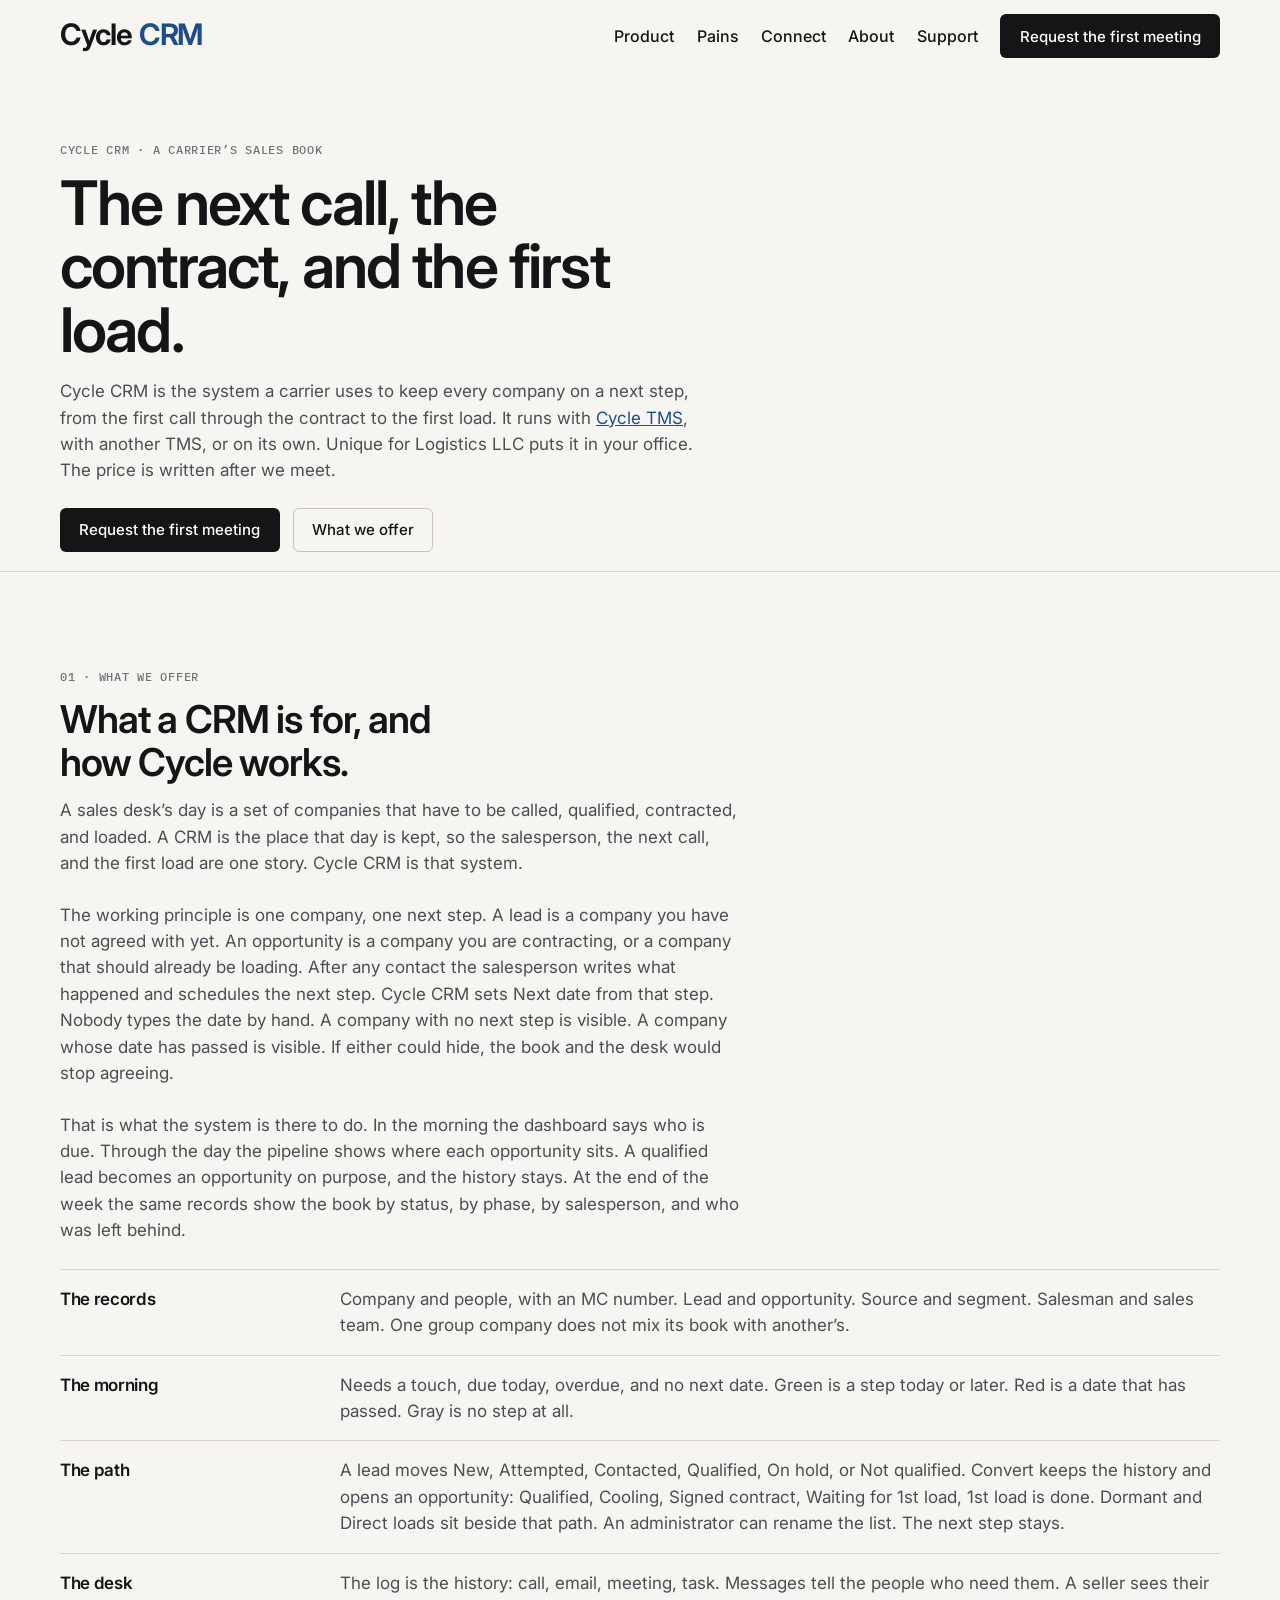
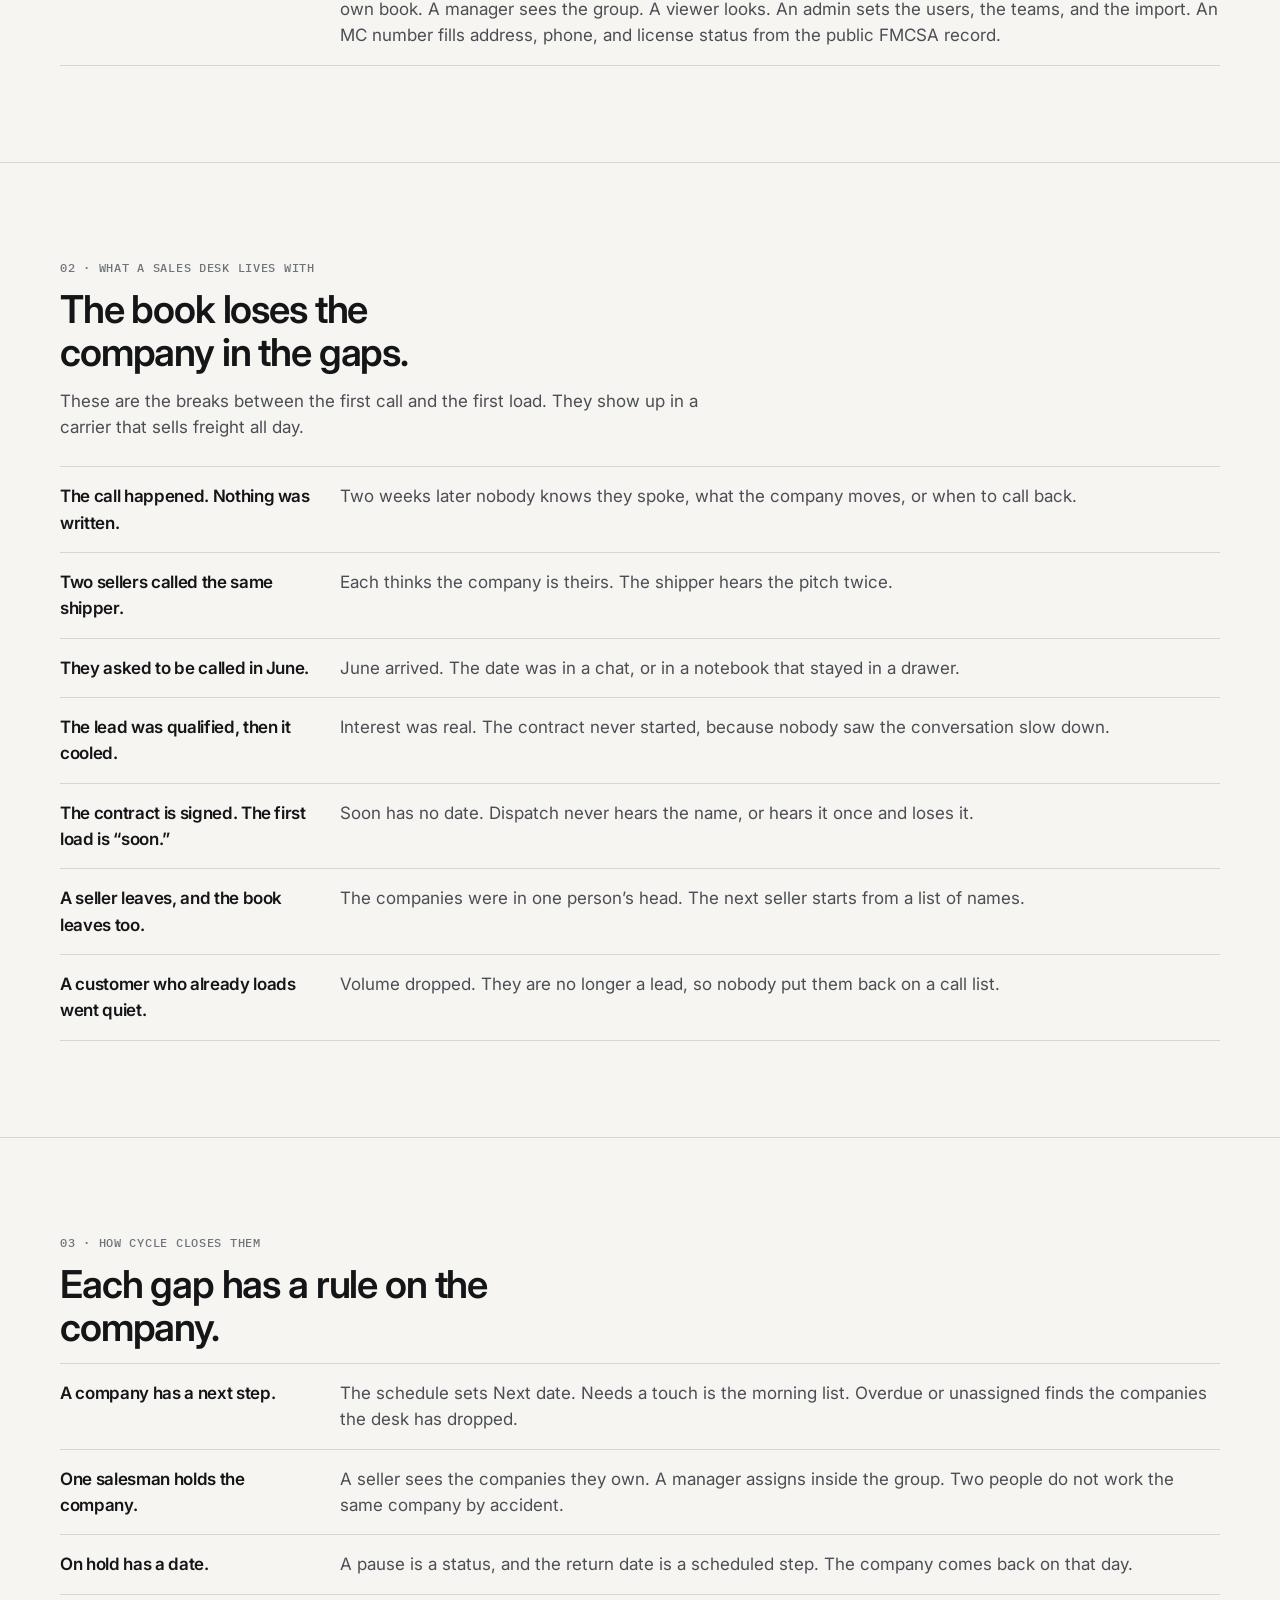
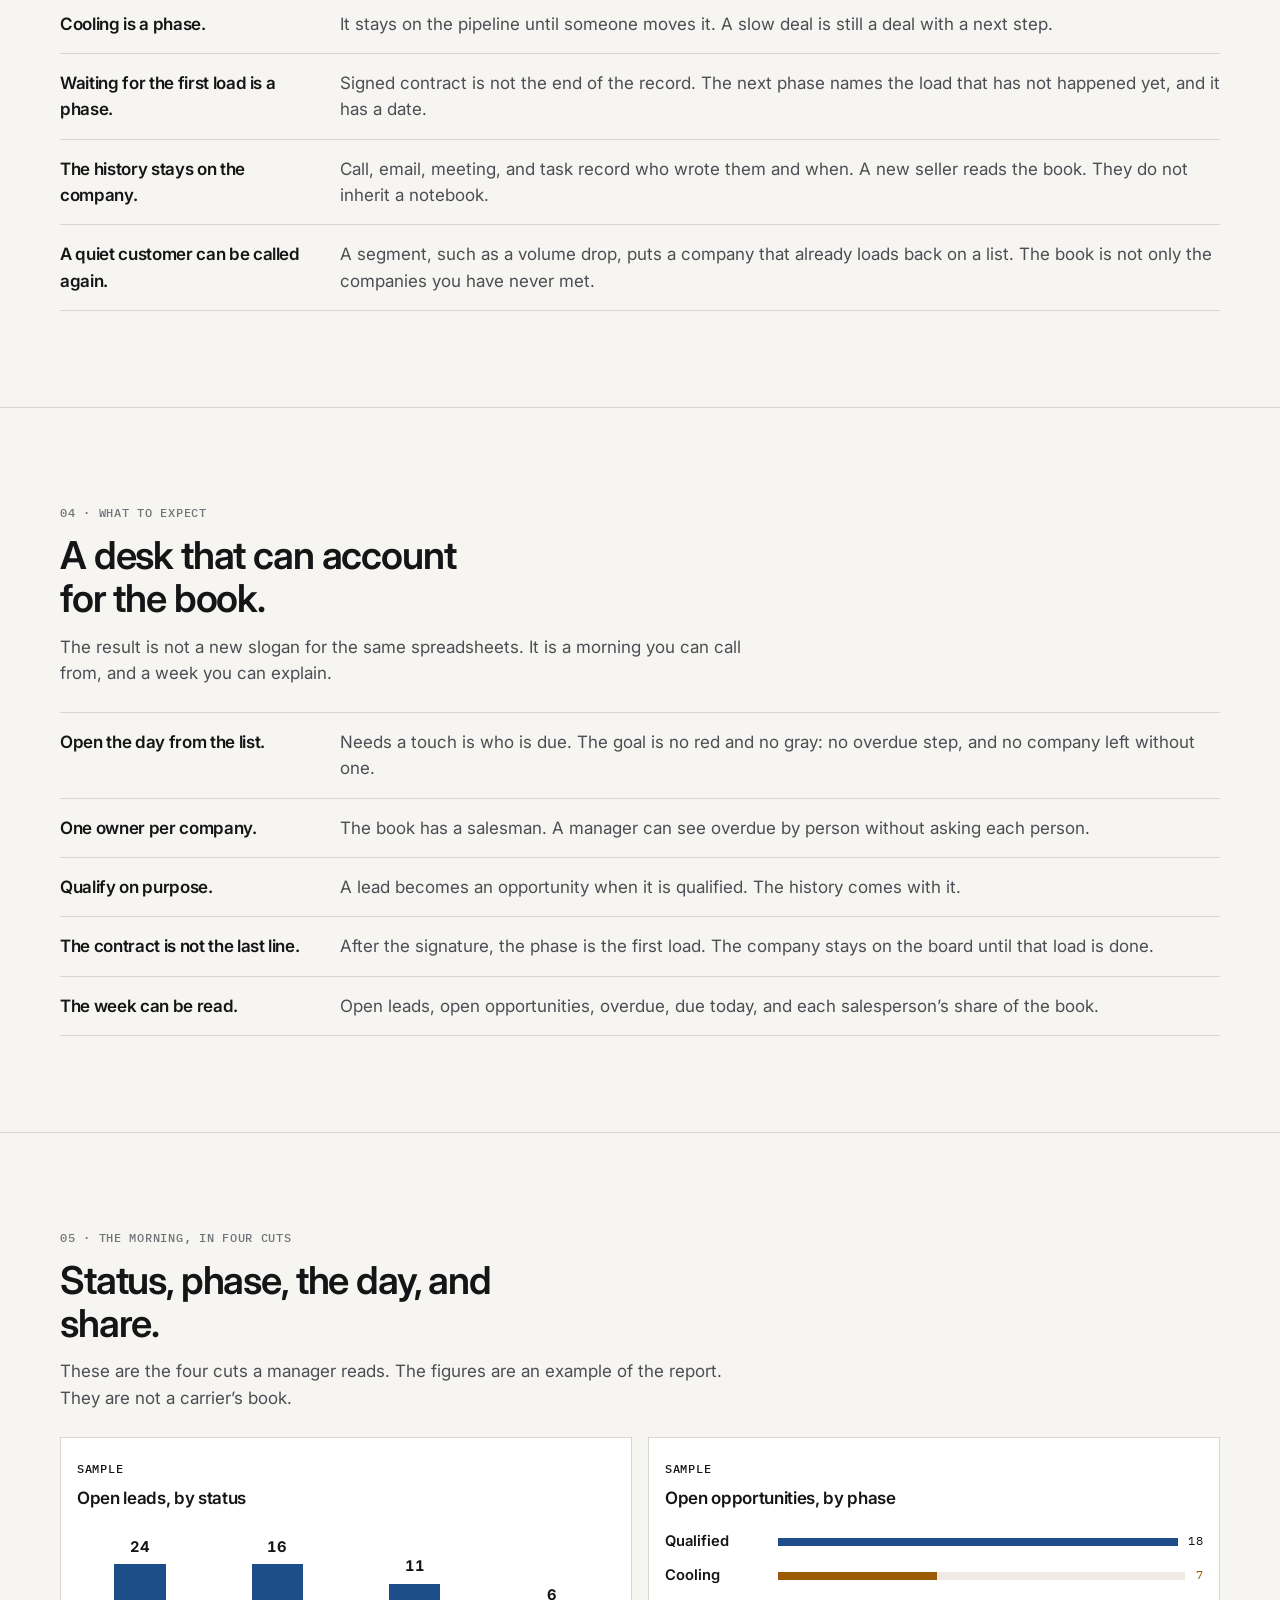
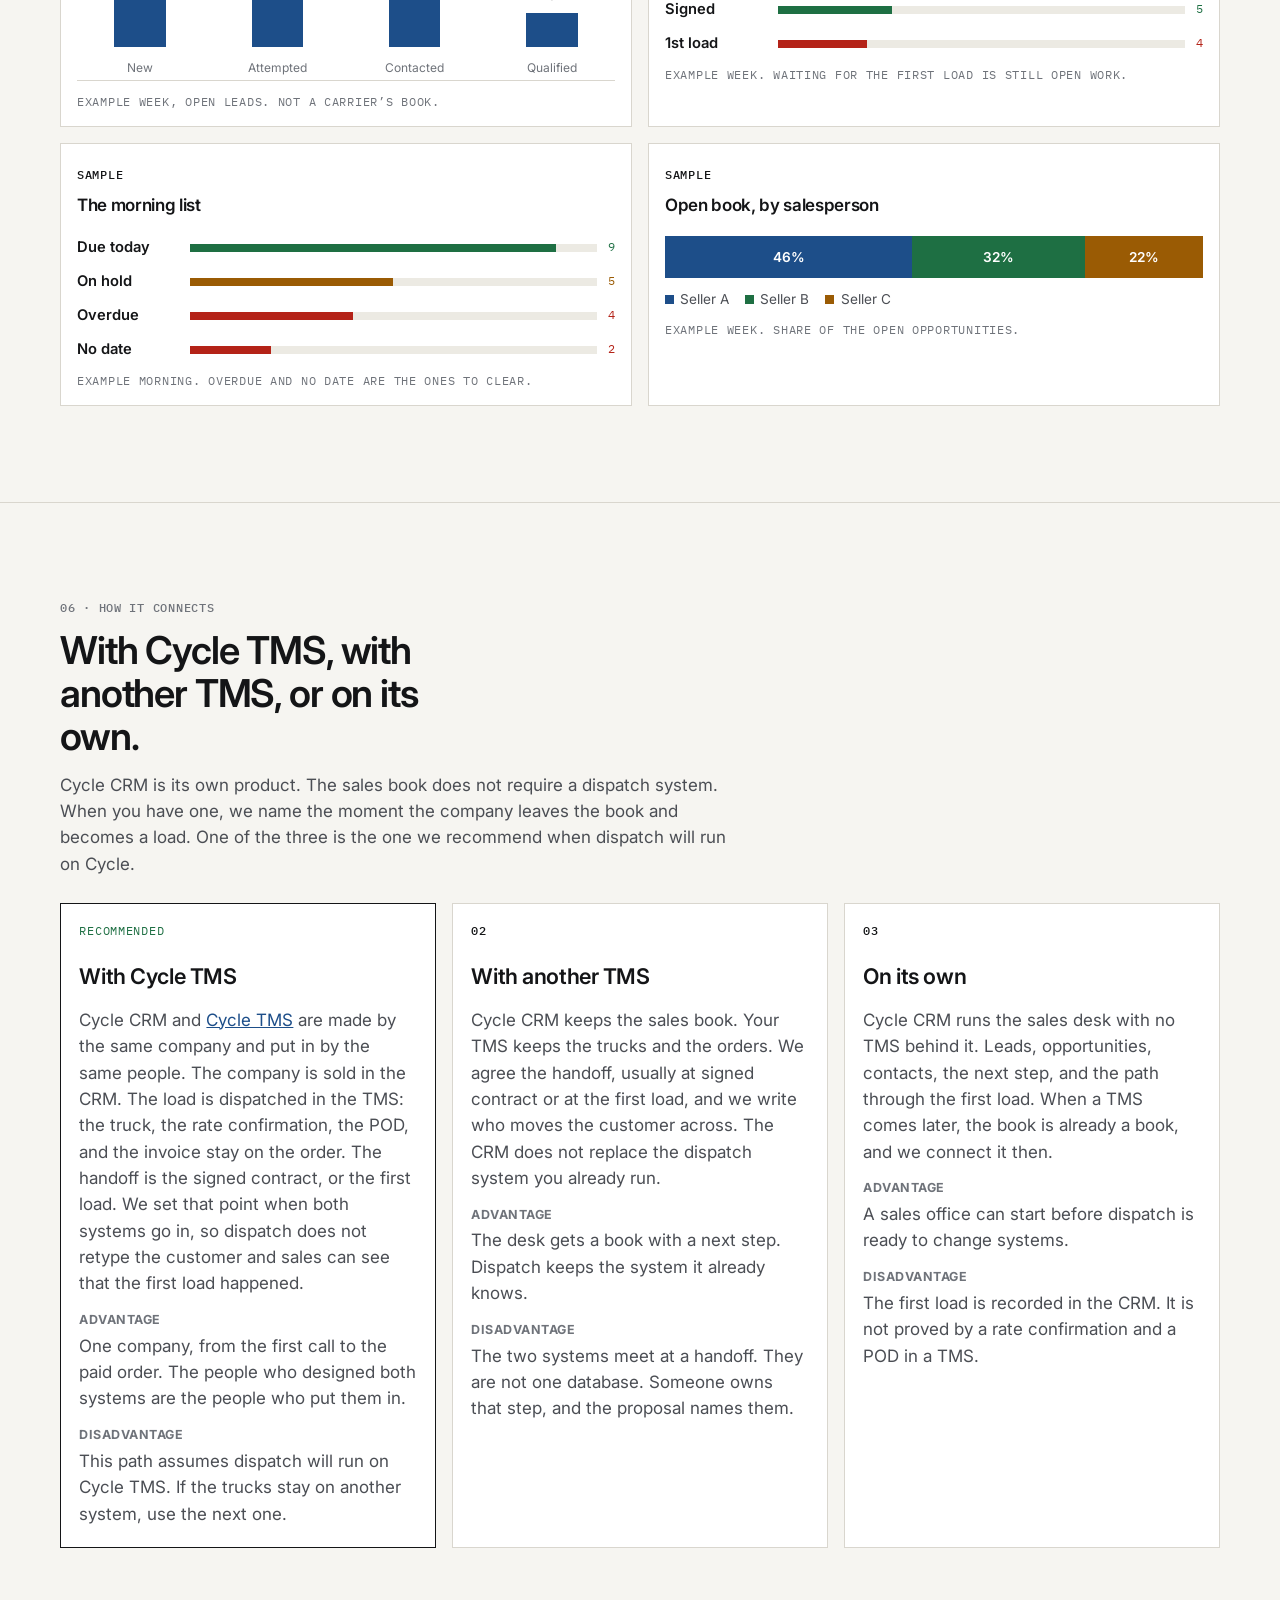
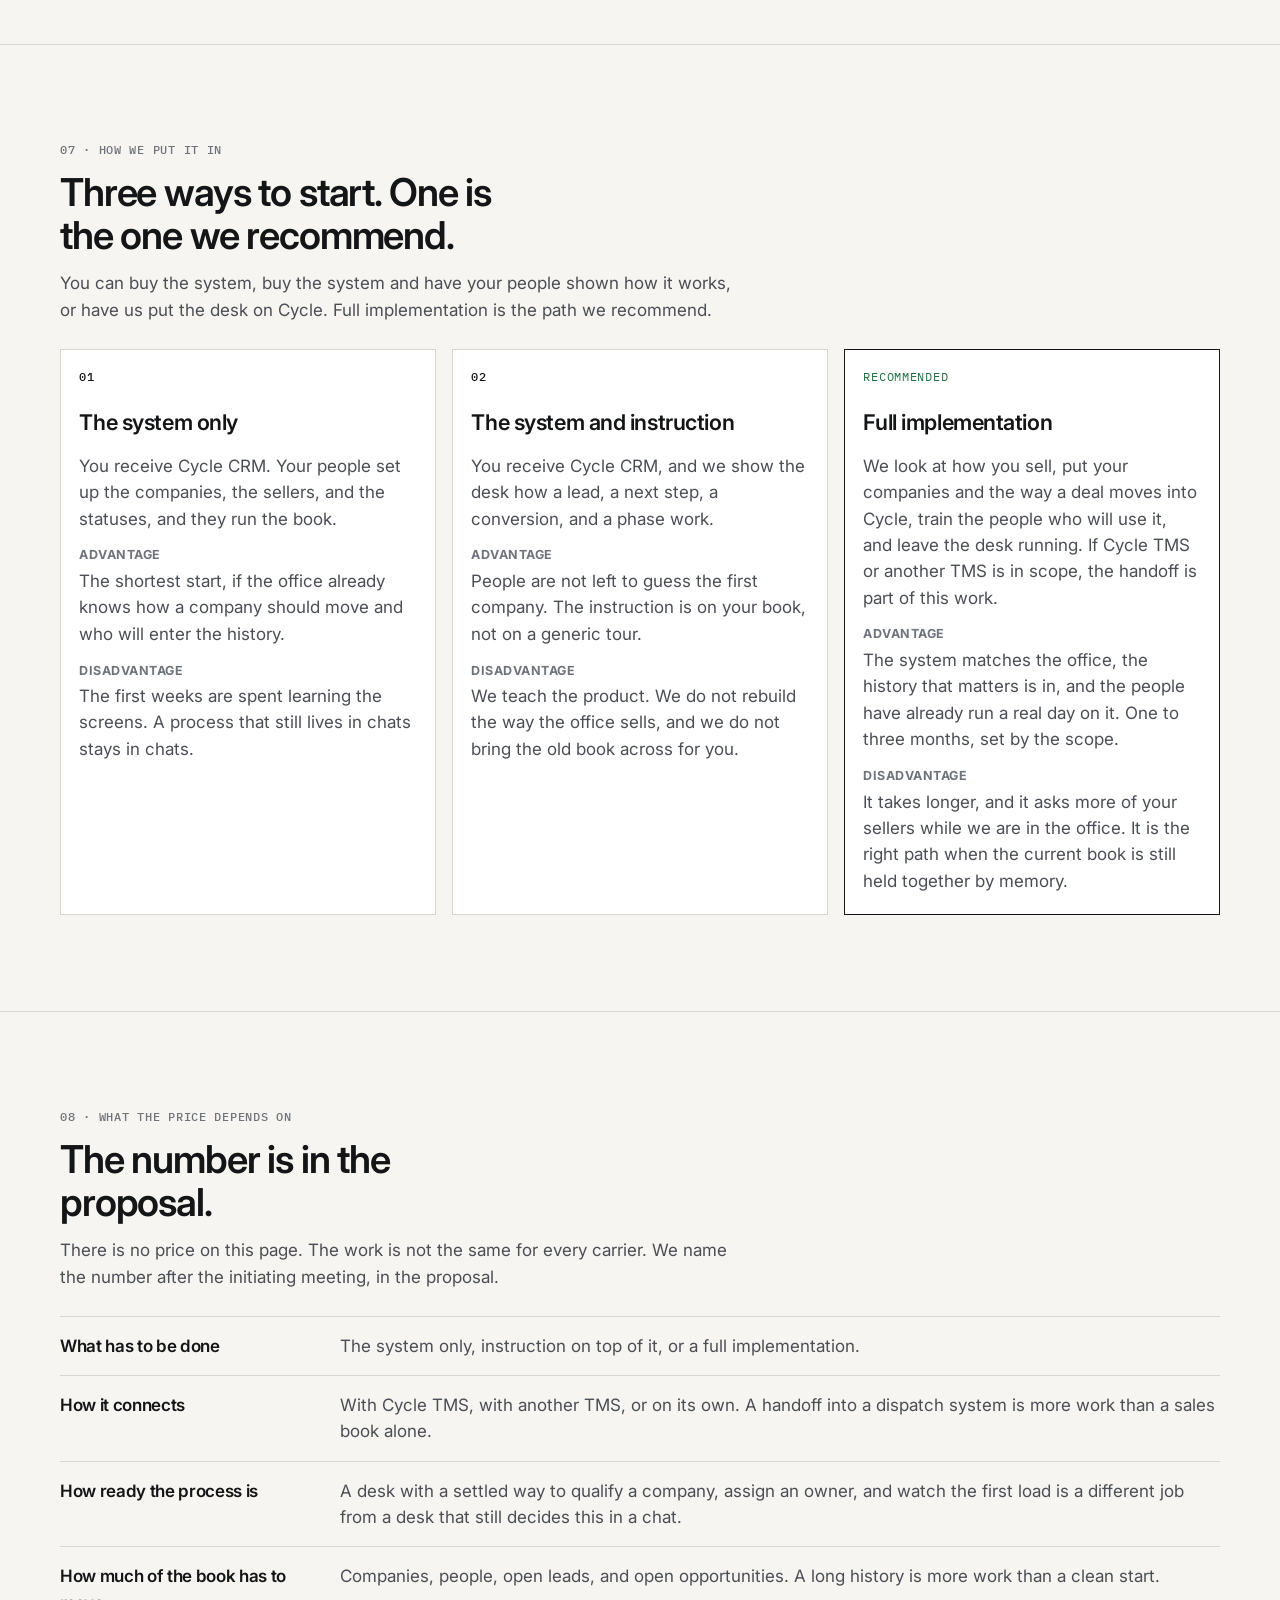
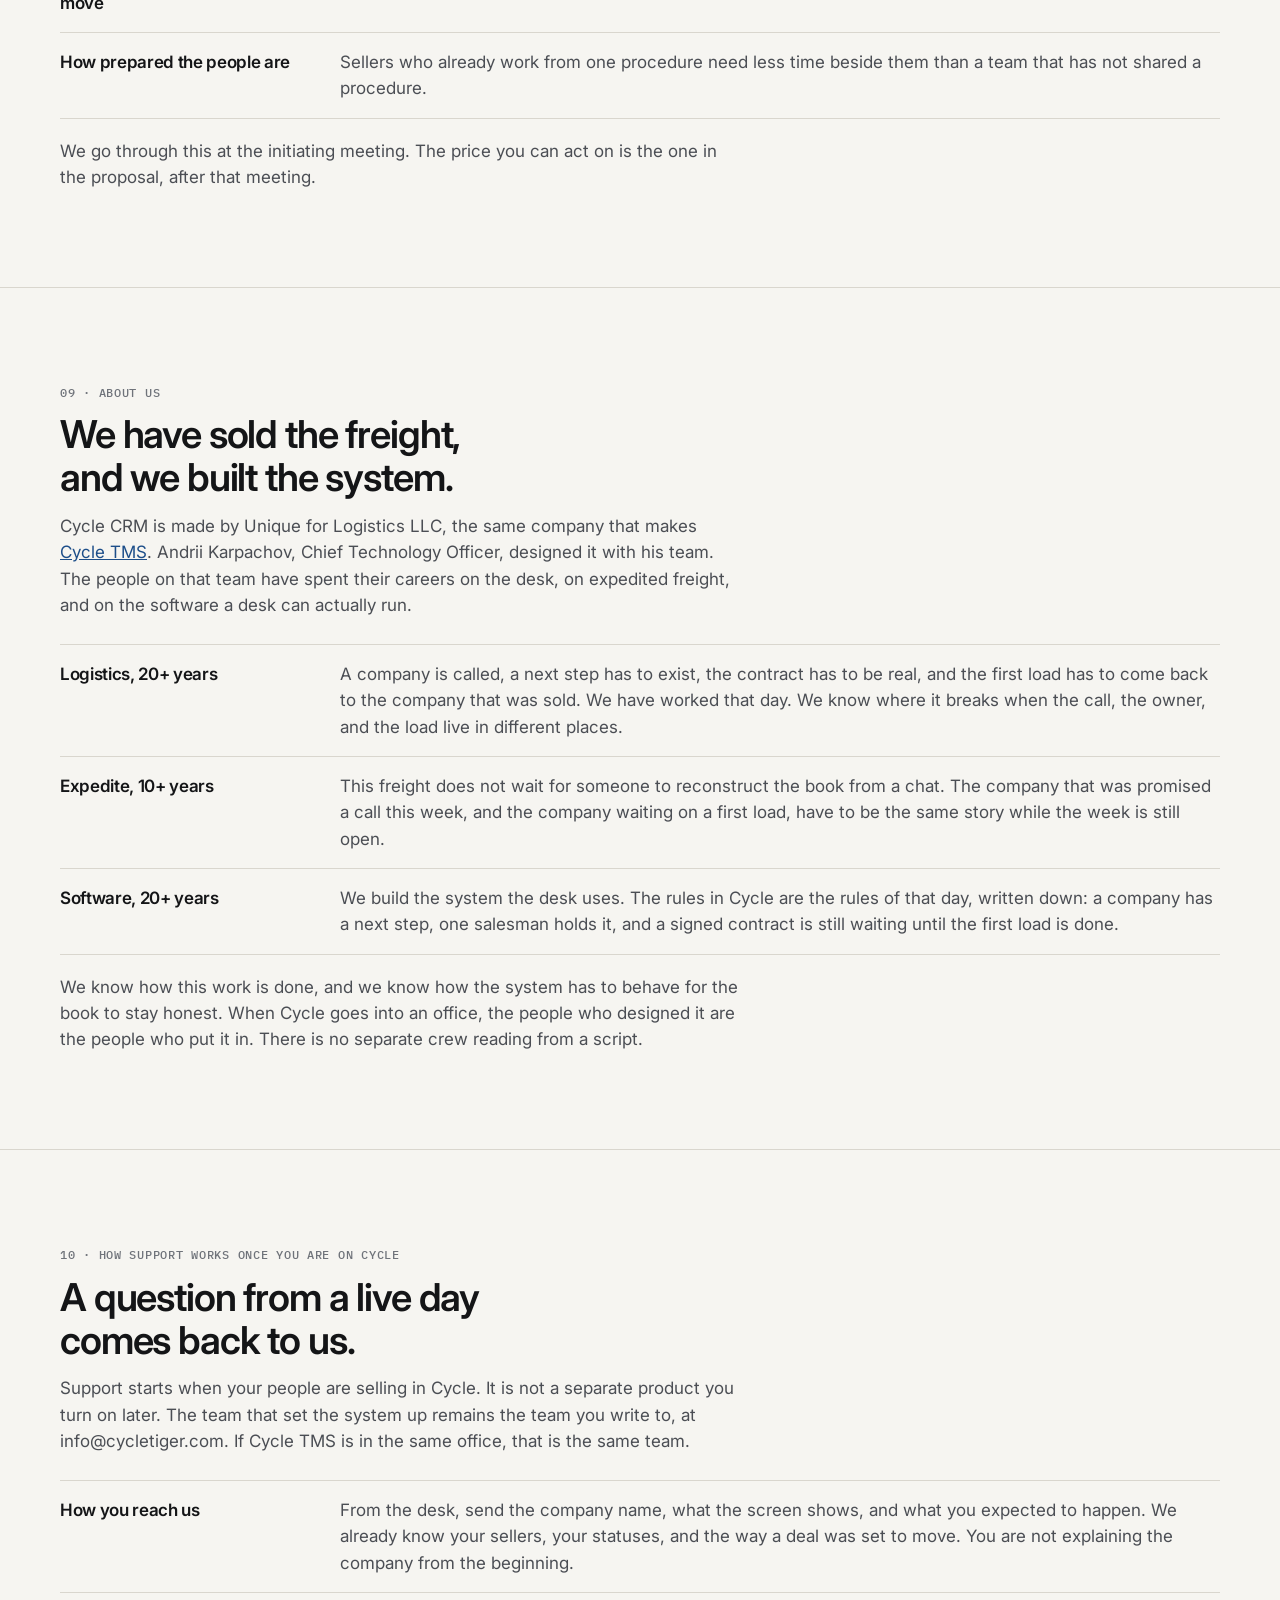
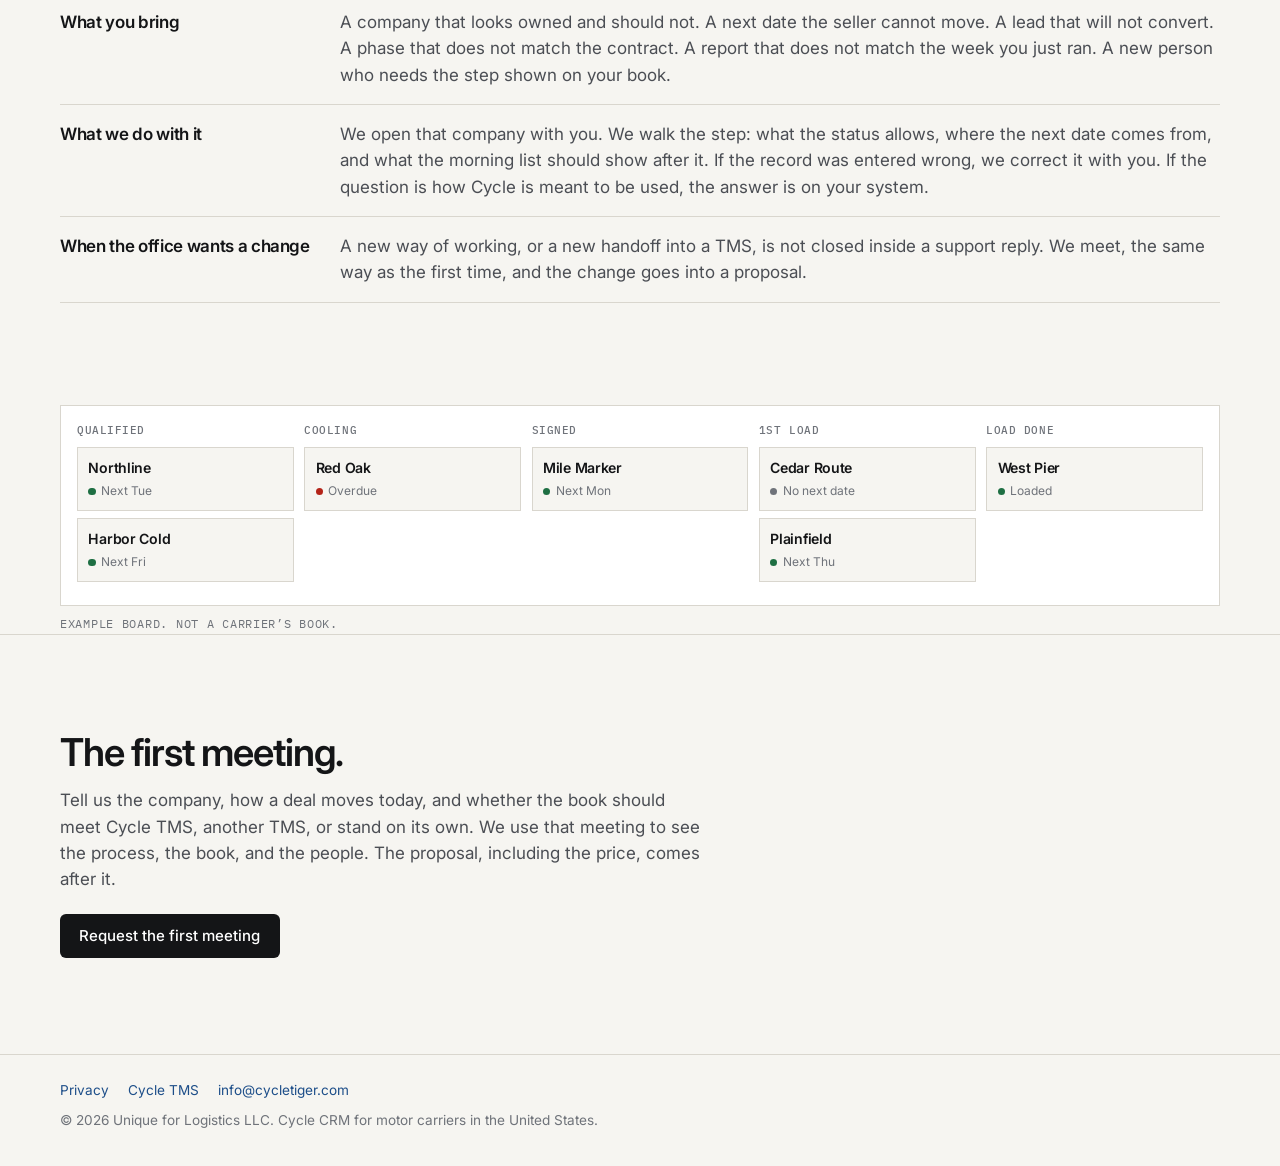
==== index.html @ 0cbd21cc "Publish the Cycle CRM sales site so carriers can request a first meeting. Co-authored-by: Cursor <cu" ====
<!DOCTYPE html>
<html lang="en">
<head>
  <meta charset="UTF-8" />
  <meta name="viewport" content="width=device-width, initial-scale=1" />
  <title>Cycle CRM — The sales book, from the first call to the first load</title>
  <meta name="description" content="Cycle CRM keeps a carrier’s sales book. Every company has a next step, from the first call to the first load. It runs with Cycle TMS, with another TMS, or on its own. The price is in the proposal after the first meeting." />
  <meta property="og:title" content="Cycle CRM — The sales book, from the first call to the first load" />
  <meta property="og:description" content="What the system is, which desk problems it closes, how it meets a TMS, and how implementation works. The price is in the proposal." />
  <meta property="og:type" content="website" />
  <meta property="og:url" content="https://crm.cycletiger.com/" />
  <link rel="icon" href="assets/favicon.svg" type="image/svg+xml" />
  <link rel="canonical" href="https://crm.cycletiger.com/" />
  <link rel="preconnect" href="https://fonts.googleapis.com" />
  <link rel="preconnect" href="https://fonts.gstatic.com" crossorigin />
  <link href="https://fonts.googleapis.com/css2?family=IBM+Plex+Mono:wght@500&family=Inter:wght@400;500;600&display=swap" rel="stylesheet" />
  <link rel="stylesheet" href="css/site.css" />
  <script type="application/ld+json">
    {
      "@context": "https://schema.org",
      "@type": "SoftwareApplication",
      "name": "Cycle CRM",
      "applicationCategory": "BusinessApplication",
      "operatingSystem": "Web",
      "url": "https://crm.cycletiger.com/",
      "description": "Sales system for a motor carrier. The company, the next call, the contract, and the first load stay on one book. It runs with Cycle TMS, with another TMS, or on its own.",
      "inLanguage": "en",
      "author": {
        "@type": "Person",
        "name": "Andrii Karpachov",
        "jobTitle": "Chief Technology Officer"
      },
      "provider": {
        "@type": "Organization",
        "name": "Unique for Logistics LLC",
        "email": "info@cycletiger.com"
      }
    }
  </script>
</head>
<body>
  <a class="sr-only" href="#main">Skip to content</a>
  <header class="site-header" data-header>
    <div class="wrap site-header__inner">
      <a class="logo" href="index.html" aria-label="Cycle CRM home">
        <span class="logo-line1"><span class="logo-cycle">Cycle</span><span class="logo-mark">CRM</span></span>
      </a>
      <button class="nav-toggle" type="button" data-nav-toggle aria-expanded="false" aria-controls="site-nav">
        <span></span>
        <span class="sr-only">Menu</span>
      </button>
      <nav class="nav-links" id="site-nav" data-nav-drawer aria-label="Main">
        <a href="#offer">Product</a>
        <a href="#pains">Pains</a>
        <a href="#connect">Connect</a>
        <a href="#about">About</a>
        <a href="#support">Support</a>
        <button class="btn" type="button" data-open-walkthrough>Request the first meeting</button>
      </nav>
    </div>
  </header>

  <main id="main">
    <section class="hero wrap" style="border-top:0;padding-bottom:1.2rem">
      <p class="kicker">Cycle CRM · a carrier’s sales book</p>
      <h1>The next call, the contract, and the first load.</h1>
      <p class="hero-lead">Cycle CRM is the system a carrier uses to keep every company on a next step, from the first call through the contract to the first load. It runs with <a href="https://tms.cycletiger.com/">Cycle TMS</a>, with another TMS, or on its own. Unique for Logistics LLC puts it in your office. The price is written after we meet.</p>
      <div class="hero-ctas">
        <button class="btn" type="button" data-open-walkthrough>Request the first meeting</button>
        <a class="btn btn-line" href="#offer">What we offer</a>
      </div>
    </section>

    <section id="offer">
      <div class="wrap">
        <p class="kicker">01 · What we offer</p>
        <h2>What a CRM is for, and how Cycle works.</h2>
        <p class="lede">A sales desk’s day is a set of companies that have to be called, qualified, contracted, and loaded. A CRM is the place that day is kept, so the salesperson, the next call, and the first load are one story. Cycle CRM is that system.</p>
        <p class="lede">The working principle is one company, one next step. A lead is a company you have not agreed with yet. An opportunity is a company you are contracting, or a company that should already be loading. After any contact the salesperson writes what happened and schedules the next step. Cycle CRM sets Next date from that step. Nobody types the date by hand. A company with no next step is visible. A company whose date has passed is visible. If either could hide, the book and the desk would stop agreeing.</p>
        <p class="lede">That is what the system is there to do. In the morning the dashboard says who is due. Through the day the pipeline shows where each opportunity sits. A qualified lead becomes an opportunity on purpose, and the history stays. At the end of the week the same records show the book by status, by phase, by salesperson, and who was left behind.</p>
        <div class="ledger">
          <article class="row"><b>The records</b><p>Company and people, with an MC number. Lead and opportunity. Source and segment. Salesman and sales team. One group company does not mix its book with another’s.</p></article>
          <article class="row"><b>The morning</b><p>Needs a touch, due today, overdue, and no next date. Green is a step today or later. Red is a date that has passed. Gray is no step at all.</p></article>
          <article class="row"><b>The path</b><p>A lead moves New, Attempted, Contacted, Qualified, On hold, or Not qualified. Convert keeps the history and opens an opportunity: Qualified, Cooling, Signed contract, Waiting for 1st load, 1st load is done. Dormant and Direct loads sit beside that path. An administrator can rename the list. The next step stays.</p></article>
          <article class="row"><b>The desk</b><p>The log is the history: call, email, meeting, task. Messages tell the people who need them. A seller sees their own book. A manager sees the group. A viewer looks. An admin sets the users, the teams, and the import. An MC number fills address, phone, and license status from the public FMCSA record.</p></article>
        </div>
      </div>
    </section>

    <section id="pains">
      <div class="wrap">
        <p class="kicker">02 · What a sales desk lives with</p>
        <h2>The book loses the company in the gaps.</h2>
        <p class="lede">These are the breaks between the first call and the first load. They show up in a carrier that sells freight all day.</p>
        <div class="ledger">
          <article class="row"><b>The call happened. Nothing was written.</b><p>Two weeks later nobody knows they spoke, what the company moves, or when to call back.</p></article>
          <article class="row"><b>Two sellers called the same shipper.</b><p>Each thinks the company is theirs. The shipper hears the pitch twice.</p></article>
          <article class="row"><b>They asked to be called in June.</b><p>June arrived. The date was in a chat, or in a notebook that stayed in a drawer.</p></article>
          <article class="row"><b>The lead was qualified, then it cooled.</b><p>Interest was real. The contract never started, because nobody saw the conversation slow down.</p></article>
          <article class="row"><b>The contract is signed. The first load is “soon.”</b><p>Soon has no date. Dispatch never hears the name, or hears it once and loses it.</p></article>
          <article class="row"><b>A seller leaves, and the book leaves too.</b><p>The companies were in one person’s head. The next seller starts from a list of names.</p></article>
          <article class="row"><b>A customer who already loads went quiet.</b><p>Volume dropped. They are no longer a lead, so nobody put them back on a call list.</p></article>
        </div>
      </div>
    </section>

    <section id="close">
      <div class="wrap">
        <p class="kicker">03 · How Cycle closes them</p>
        <h2>Each gap has a rule on the company.</h2>
        <div class="ledger">
          <article class="row"><b>A company has a next step.</b><p>The schedule sets Next date. Needs a touch is the morning list. Overdue or unassigned finds the companies the desk has dropped.</p></article>
          <article class="row"><b>One salesman holds the company.</b><p>A seller sees the companies they own. A manager assigns inside the group. Two people do not work the same company by accident.</p></article>
          <article class="row"><b>On hold has a date.</b><p>A pause is a status, and the return date is a scheduled step. The company comes back on that day.</p></article>
          <article class="row"><b>Cooling is a phase.</b><p>It stays on the pipeline until someone moves it. A slow deal is still a deal with a next step.</p></article>
          <article class="row"><b>Waiting for the first load is a phase.</b><p>Signed contract is not the end of the record. The next phase names the load that has not happened yet, and it has a date.</p></article>
          <article class="row"><b>The history stays on the company.</b><p>Call, email, meeting, and task record who wrote them and when. A new seller reads the book. They do not inherit a notebook.</p></article>
          <article class="row"><b>A quiet customer can be called again.</b><p>A segment, such as a volume drop, puts a company that already loads back on a list. The book is not only the companies you have never met.</p></article>
        </div>
      </div>
    </section>

    <section id="result">
      <div class="wrap">
        <p class="kicker">04 · What to expect</p>
        <h2>A desk that can account for the book.</h2>
        <p class="lede">The result is not a new slogan for the same spreadsheets. It is a morning you can call from, and a week you can explain.</p>
        <div class="ledger">
          <article class="row"><b>Open the day from the list.</b><p>Needs a touch is who is due. The goal is no red and no gray: no overdue step, and no company left without one.</p></article>
          <article class="row"><b>One owner per company.</b><p>The book has a salesman. A manager can see overdue by person without asking each person.</p></article>
          <article class="row"><b>Qualify on purpose.</b><p>A lead becomes an opportunity when it is qualified. The history comes with it.</p></article>
          <article class="row"><b>The contract is not the last line.</b><p>After the signature, the phase is the first load. The company stays on the board until that load is done.</p></article>
          <article class="row"><b>The week can be read.</b><p>Open leads, open opportunities, overdue, due today, and each salesperson’s share of the book.</p></article>
        </div>
      </div>
    </section>

    <section id="kpi">
      <div class="wrap">
        <p class="kicker">05 · The morning, in four cuts</p>
        <h2>Status, phase, the day, and share.</h2>
        <p class="lede">These are the four cuts a manager reads. The figures are an example of the report. They are not a carrier’s book.</p>
        <div class="kpis">
          <figure class="kpi">
            <span class="tag">Sample</span>
            <strong>Open leads, by status</strong>
            <div class="bars" role="img" aria-label="Example week. New 24, Attempted 16, Contacted 11, Qualified 6.">
              <div class="bar"><b>24</b><i style="height:96%"></i><small>New</small></div>
              <div class="bar"><b>16</b><i style="height:64%"></i><small>Attempted</small></div>
              <div class="bar"><b>11</b><i style="height:44%"></i><small>Contacted</small></div>
              <div class="bar"><b>6</b><i style="height:24%"></i><small>Qualified</small></div>
            </div>
            <p class="fine">Example week, open leads. Not a carrier’s book.</p>
          </figure>
          <figure class="kpi">
            <span class="tag">Sample</span>
            <strong>Open opportunities, by phase</strong>
            <div class="ranks" role="img" aria-label="Example week. Qualified 18, Cooling 7, Signed contract 5, Waiting for 1st load 4.">
              <div class="rank"><b>Qualified</b><span class="meter"><i style="width:100%"></i></span><span class="lvl">18</span></div>
              <div class="rank"><b>Cooling</b><span class="meter"><i class="is-mid" style="width:39%"></i></span><span class="lvl lvl--mid">7</span></div>
              <div class="rank"><b>Signed</b><span class="meter"><i class="is-high" style="width:28%"></i></span><span class="lvl lvl--high">5</span></div>
              <div class="rank"><b>1st load</b><span class="meter"><i class="is-low" style="width:22%"></i></span><span class="lvl lvl--low">4</span></div>
            </div>
            <p class="fine">Example week. Waiting for the first load is still open work.</p>
          </figure>
          <figure class="kpi">
            <span class="tag">Sample</span>
            <strong>The morning list</strong>
            <div class="ranks" role="img" aria-label="Example morning. Due today 9, on hold 5, overdue 4, no next date 2.">
              <div class="rank"><b>Due today</b><span class="meter"><i class="is-high" style="width:90%"></i></span><span class="lvl lvl--high">9</span></div>
              <div class="rank"><b>On hold</b><span class="meter"><i class="is-mid" style="width:50%"></i></span><span class="lvl lvl--mid">5</span></div>
              <div class="rank"><b>Overdue</b><span class="meter"><i class="is-low" style="width:40%"></i></span><span class="lvl lvl--low">4</span></div>
              <div class="rank"><b>No date</b><span class="meter"><i class="is-low" style="width:20%"></i></span><span class="lvl lvl--low">2</span></div>
            </div>
            <p class="fine">Example morning. Overdue and no date are the ones to clear.</p>
          </figure>
          <figure class="kpi">
            <span class="tag">Sample</span>
            <strong>Open book, by salesperson</strong>
            <div class="splitbar" role="img" aria-label="Example week. Seller A 46 percent, Seller B 32 percent, Seller C 22 percent.">
              <span style="width:46%">46%</span>
              <span style="width:32%">32%</span>
              <span style="width:22%">22%</span>
            </div>
            <ul class="legend">
              <li>Seller A</li>
              <li>Seller B</li>
              <li>Seller C</li>
            </ul>
            <p class="fine">Example week. Share of the open opportunities.</p>
          </figure>
        </div>
      </div>
    </section>

    <section id="connect">
      <div class="wrap">
        <p class="kicker">06 · How it connects</p>
        <h2>With Cycle TMS, with another TMS, or on its own.</h2>
        <p class="lede">Cycle CRM is its own product. The sales book does not require a dispatch system. When you have one, we name the moment the company leaves the book and becomes a load. One of the three is the one we recommend when dispatch will run on Cycle.</p>
        <div class="paths">
          <article class="path path--yes">
            <span class="mark">Recommended</span>
            <h3>With Cycle TMS</h3>
            <p>Cycle CRM and <a href="https://tms.cycletiger.com/">Cycle TMS</a> are made by the same company and put in by the same people. The company is sold in the CRM. The load is dispatched in the TMS: the truck, the rate confirmation, the POD, and the invoice stay on the order. The handoff is the signed contract, or the first load. We set that point when both systems go in, so dispatch does not retype the customer and sales can see that the first load happened.</p>
            <div class="side"><b>Advantage</b><p>One company, from the first call to the paid order. The people who designed both systems are the people who put them in.</p></div>
            <div class="side"><b>Disadvantage</b><p>This path assumes dispatch will run on Cycle TMS. If the trucks stay on another system, use the next one.</p></div>
          </article>
          <article class="path">
            <span class="tag">02</span>
            <h3>With another TMS</h3>
            <p>Cycle CRM keeps the sales book. Your TMS keeps the trucks and the orders. We agree the handoff, usually at signed contract or at the first load, and we write who moves the customer across. The CRM does not replace the dispatch system you already run.</p>
            <div class="side"><b>Advantage</b><p>The desk gets a book with a next step. Dispatch keeps the system it already knows.</p></div>
            <div class="side"><b>Disadvantage</b><p>The two systems meet at a handoff. They are not one database. Someone owns that step, and the proposal names them.</p></div>
          </article>
          <article class="path">
            <span class="tag">03</span>
            <h3>On its own</h3>
            <p>Cycle CRM runs the sales desk with no TMS behind it. Leads, opportunities, contacts, the next step, and the path through the first load. When a TMS comes later, the book is already a book, and we connect it then.</p>
            <div class="side"><b>Advantage</b><p>A sales office can start before dispatch is ready to change systems.</p></div>
            <div class="side"><b>Disadvantage</b><p>The first load is recorded in the CRM. It is not proved by a rate confirmation and a POD in a TMS.</p></div>
          </article>
        </div>
      </div>
    </section>

    <section id="setup">
      <div class="wrap">
        <p class="kicker">07 · How we put it in</p>
        <h2>Three ways to start. One is the one we recommend.</h2>
        <p class="lede">You can buy the system, buy the system and have your people shown how it works, or have us put the desk on Cycle. Full implementation is the path we recommend.</p>
        <div class="paths">
          <article class="path">
            <span class="tag">01</span>
            <h3>The system only</h3>
            <p>You receive Cycle CRM. Your people set up the companies, the sellers, and the statuses, and they run the book.</p>
            <div class="side"><b>Advantage</b><p>The shortest start, if the office already knows how a company should move and who will enter the history.</p></div>
            <div class="side"><b>Disadvantage</b><p>The first weeks are spent learning the screens. A process that still lives in chats stays in chats.</p></div>
          </article>
          <article class="path">
            <span class="tag">02</span>
            <h3>The system and instruction</h3>
            <p>You receive Cycle CRM, and we show the desk how a lead, a next step, a conversion, and a phase work.</p>
            <div class="side"><b>Advantage</b><p>People are not left to guess the first company. The instruction is on your book, not on a generic tour.</p></div>
            <div class="side"><b>Disadvantage</b><p>We teach the product. We do not rebuild the way the office sells, and we do not bring the old book across for you.</p></div>
          </article>
          <article class="path path--yes">
            <span class="mark">Recommended</span>
            <h3>Full implementation</h3>
            <p>We look at how you sell, put your companies and the way a deal moves into Cycle, train the people who will use it, and leave the desk running. If Cycle TMS or another TMS is in scope, the handoff is part of this work.</p>
            <div class="side"><b>Advantage</b><p>The system matches the office, the history that matters is in, and the people have already run a real day on it. One to three months, set by the scope.</p></div>
            <div class="side"><b>Disadvantage</b><p>It takes longer, and it asks more of your sellers while we are in the office. It is the right path when the current book is still held together by memory.</p></div>
          </article>
        </div>
      </div>
    </section>

    <section id="price">
      <div class="wrap">
        <p class="kicker">08 · What the price depends on</p>
        <h2>The number is in the proposal.</h2>
        <p class="lede">There is no price on this page. The work is not the same for every carrier. We name the number after the initiating meeting, in the proposal.</p>
        <div class="ledger">
          <article class="row"><b>What has to be done</b><p>The system only, instruction on top of it, or a full implementation.</p></article>
          <article class="row"><b>How it connects</b><p>With Cycle TMS, with another TMS, or on its own. A handoff into a dispatch system is more work than a sales book alone.</p></article>
          <article class="row"><b>How ready the process is</b><p>A desk with a settled way to qualify a company, assign an owner, and watch the first load is a different job from a desk that still decides this in a chat.</p></article>
          <article class="row"><b>How much of the book has to move</b><p>Companies, people, open leads, and open opportunities. A long history is more work than a clean start.</p></article>
          <article class="row"><b>How prepared the people are</b><p>Sellers who already work from one procedure need less time beside them than a team that has not shared a procedure.</p></article>
        </div>
        <p class="note">We go through this at the initiating meeting. The price you can act on is the one in the proposal, after that meeting.</p>
      </div>
    </section>

    <section id="about">
      <div class="wrap">
        <p class="kicker">09 · About us</p>
        <h2>We have sold the freight, and we built the system.</h2>
        <p class="lede">Cycle CRM is made by Unique for Logistics LLC, the same company that makes <a href="https://tms.cycletiger.com/">Cycle TMS</a>. Andrii Karpachov, Chief Technology Officer, designed it with his team. The people on that team have spent their careers on the desk, on expedited freight, and on the software a desk can actually run.</p>
        <div class="ledger">
          <article class="row"><b>Logistics, 20+ years</b><p>A company is called, a next step has to exist, the contract has to be real, and the first load has to come back to the company that was sold. We have worked that day. We know where it breaks when the call, the owner, and the load live in different places.</p></article>
          <article class="row"><b>Expedite, 10+ years</b><p>This freight does not wait for someone to reconstruct the book from a chat. The company that was promised a call this week, and the company waiting on a first load, have to be the same story while the week is still open.</p></article>
          <article class="row"><b>Software, 20+ years</b><p>We build the system the desk uses. The rules in Cycle are the rules of that day, written down: a company has a next step, one salesman holds it, and a signed contract is still waiting until the first load is done.</p></article>
        </div>
        <p class="note">We know how this work is done, and we know how the system has to behave for the book to stay honest. When Cycle goes into an office, the people who designed it are the people who put it in. There is no separate crew reading from a script.</p>
      </div>
    </section>

    <section id="support">
      <div class="wrap">
        <p class="kicker">10 · How support works once you are on Cycle</p>
        <h2>A question from a live day comes back to us.</h2>
        <p class="lede">Support starts when your people are selling in Cycle. It is not a separate product you turn on later. The team that set the system up remains the team you write to, at info@cycletiger.com. If Cycle TMS is in the same office, that is the same team.</p>
        <div class="ledger">
          <article class="row"><b>How you reach us</b><p>From the desk, send the company name, what the screen shows, and what you expected to happen. We already know your sellers, your statuses, and the way a deal was set to move. You are not explaining the company from the beginning.</p></article>
          <article class="row"><b>What you bring</b><p>A company that looks owned and should not. A next date the seller cannot move. A lead that will not convert. A phase that does not match the contract. A report that does not match the week you just ran. A new person who needs the step shown on your book.</p></article>
          <article class="row"><b>What we do with it</b><p>We open that company with you. We walk the step: what the status allows, where the next date comes from, and what the morning list should show after it. If the record was entered wrong, we correct it with you. If the question is how Cycle is meant to be used, the answer is on your system.</p></article>
          <article class="row"><b>When the office wants a change</b><p>A new way of working, or a new handoff into a TMS, is not closed inside a support reply. We meet, the same way as the first time, and the change goes into a proposal.</p></article>
        </div>
      </div>
    </section>

    <figure class="stage board-stage">
      <div class="board" role="img" aria-label="Example pipeline. Qualified, Cooling, Signed contract, Waiting for 1st load, and 1st load is done. Green is a next step on time. Red is overdue. Gray has no next date.">
        <div class="col">
          <b>Qualified</b>
          <div class="card"><strong>Northline</strong><span><i class="dot dot--ok"></i>Next Tue</span></div>
          <div class="card"><strong>Harbor Cold</strong><span><i class="dot dot--ok"></i>Next Fri</span></div>
        </div>
        <div class="col">
          <b>Cooling</b>
          <div class="card"><strong>Red Oak</strong><span><i class="dot dot--bad"></i>Overdue</span></div>
        </div>
        <div class="col">
          <b>Signed</b>
          <div class="card"><strong>Mile Marker</strong><span><i class="dot dot--ok"></i>Next Mon</span></div>
        </div>
        <div class="col">
          <b>1st load</b>
          <div class="card"><strong>Cedar Route</strong><span><i class="dot"></i>No next date</span></div>
          <div class="card"><strong>Plainfield</strong><span><i class="dot dot--ok"></i>Next Thu</span></div>
        </div>
        <div class="col">
          <b>Load done</b>
          <div class="card"><strong>West Pier</strong><span><i class="dot dot--ok"></i>Loaded</span></div>
        </div>
      </div>
    </figure>
    <p class="fine">Example board. Not a carrier’s book.</p>

    <section class="cta">
      <div class="wrap">
        <h2>The first meeting.</h2>
        <p>Tell us the company, how a deal moves today, and whether the book should meet Cycle TMS, another TMS, or stand on its own. We use that meeting to see the process, the book, and the people. The proposal, including the price, comes after it.</p>
        <button class="btn" type="button" data-open-walkthrough>Request the first meeting</button>
      </div>
    </section>
  </main>

  <footer>
    <div class="wrap">
      <div class="footer-links">
        <a href="privacy.html">Privacy</a>
        <a href="https://tms.cycletiger.com/">Cycle TMS</a>
        <a href="mailto:info@cycletiger.com">info@cycletiger.com</a>
      </div>
      <p>© 2026 Unique for Logistics LLC. Cycle CRM for motor carriers in the United States.</p>
    </div>
  </footer>

  <div class="modal" data-modal aria-hidden="true" role="dialog" aria-modal="true" aria-labelledby="walk-title">
    <div class="modal-backdrop" data-close-modal></div>
    <div class="modal-panel">
      <div class="modal-header">
        <div>
          <h2 id="walk-title">The first meeting</h2>
          <p>This opens an email to info@cycletiger.com. The proposal, with the price, comes after we meet.</p>
        </div>
        <button class="modal-close" type="button" data-close-modal aria-label="Close">×</button>
      </div>
      <form data-walkthrough-form>
        <div class="field">
          <label for="name">Name</label>
          <input id="name" name="name" type="text" autocomplete="name" required />
        </div>
        <div class="field">
          <label for="company">Company</label>
          <input id="company" name="company" type="text" autocomplete="organization" required />
        </div>
        <div class="field">
          <label for="email">Email</label>
          <input id="email" name="email" type="email" autocomplete="email" required />
        </div>
        <div class="field">
          <label for="note">How the desk sells today</label>
          <textarea id="note" name="note" placeholder="How a company is called and owned, and whether you want Cycle CRM with Cycle TMS, with another TMS, or on its own."></textarea>
        </div>
        <p class="form-error" data-form-error hidden>Enter a name, a company, and a valid email.</p>
        <button class="btn" type="submit">Email this request</button>
        <p class="form-hint">If mail does not open, write to info@cycletiger.com.</p>
      </form>
    </div>
  </div>
  <script src="js/site.js" defer></script>
</body>
</html>
---- css/site.css ----
:root {
  --bg: #f6f5f1;
  --paper: #ffffff;
  --recess: #eceae3;
  --ink: #141517;
  --body: #4b4e54;
  --muted: #6f737a;
  --line: #d9d6ce;
  --line-strong: #c8c4ba;
  --link: #1d4e89;
  --ok: #1e6f43;
  --run: #1d4e89;
  --hold: #9a5b04;
  --bad: #b42318;
  --off: #6f737a;
  --sans: Inter, "Segoe UI", sans-serif;
  --mono: "IBM Plex Mono", ui-monospace, monospace;
  --header: 4.6rem;
}

*,
*::before,
*::after { box-sizing: border-box; }

html { scroll-behavior: smooth; }

body {
  margin: 0;
  font-family: var(--sans);
  font-size: 17px;
  line-height: 1.55;
  color: var(--ink);
  background: var(--bg);
  -webkit-font-smoothing: antialiased;
}

body.nav-open,
body.modal-open { overflow: hidden; }

img, video { max-width: 100%; display: block; }

a { color: var(--link); }

button, input, textarea { font-family: inherit; }

.wrap {
  width: min(1160px, calc(100% - 3rem));
  margin-inline: auto;
}

.sr-only {
  position: absolute;
  width: 1px;
  height: 1px;
  padding: 0;
  margin: -1px;
  overflow: hidden;
  clip: rect(0, 0, 0, 0);
  white-space: nowrap;
  border: 0;
}

.site-header {
  position: sticky;
  top: 0;
  z-index: 40;
  height: var(--header);
  background: var(--bg);
  border-bottom: 1px solid transparent;
}

.site-header.is-scrolled { border-bottom-color: var(--line); }

.site-header__inner {
  height: 100%;
  display: flex;
  align-items: center;
  justify-content: space-between;
  gap: 1rem;
}

.logo { text-decoration: none; color: var(--ink); }
.logo-line1 {
  display: inline-flex;
  align-items: baseline;
  gap: 0.42rem;
  font-weight: 650;
  font-size: 1.85rem;
  letter-spacing: -0.035em;
  line-height: 1;
}
.logo-mark { color: var(--link); }
.logo-tag { display: none; }

.nav-links {
  display: flex;
  align-items: center;
  gap: 1.4rem;
}

.nav-links a:not(.btn) {
  color: var(--ink);
  text-decoration: none;
  font-size: 1rem;
  font-weight: 500;
}

.nav-links a:not(.btn):hover { color: var(--link); }

.btn {
  display: inline-flex;
  align-items: center;
  justify-content: center;
  height: 44px;
  padding: 0 1.15rem;
  border-radius: 6px;
  border: 1px solid transparent;
  cursor: pointer;
  text-decoration: none;
  font-size: 0.94rem;
  font-weight: 500;
  background: var(--ink);
  color: #fff;
}

.btn:hover { background: #2a2d32; }

.btn-line {
  background: transparent;
  color: var(--ink);
  border-color: var(--line-strong);
}

.btn-line:hover { background: transparent; border-color: var(--ink); }

.nav-toggle {
  display: none;
  width: 2.4rem;
  height: 2.4rem;
  border: 0;
  background: transparent;
  padding: 0;
}

.nav-toggle span,
.nav-toggle span::before,
.nav-toggle span::after {
  display: block;
  width: 1rem;
  height: 1.5px;
  background: var(--ink);
  position: relative;
}

.nav-toggle span::before,
.nav-toggle span::after {
  content: "";
  position: absolute;
  left: 0;
}

.nav-toggle span::before { top: -5px; }
.nav-toggle span::after { top: 5px; }

@media (max-width: 860px) {
  .nav-toggle { display: inline-flex; align-items: center; justify-content: center; }
  .nav-links[data-nav-drawer] {
    display: none;
    position: fixed;
    inset: var(--header) 0 0 0;
    z-index: 30;
    flex-direction: column;
    align-items: flex-start;
    gap: 0.15rem;
    padding: 1.1rem 1.4rem;
    background: var(--bg);
    border-top: 1px solid var(--line);
  }
  .nav-links[data-nav-drawer].is-open { display: flex; }
  .nav-links a:not(.btn) { font-size: 1.25rem; padding: 0.55rem 0; }
  .nav-links .btn { margin-top: 0.8rem; }
}

.hero {
  padding: 4.2rem 0 1.6rem;
}

h1 {
  margin: 0 0 1rem;
  max-width: 16ch;
  font-size: clamp(2.5rem, 4.8vw, 4rem);
  font-weight: 600;
  letter-spacing: -0.03em;
  line-height: 1.04;
}

.hero-lead {
  margin: 0 0 1.5rem;
  max-width: 60ch;
  color: var(--body);
}

.hero-ctas {
  display: flex;
  align-items: center;
  gap: 0.8rem;
  flex-wrap: wrap;
}

.stage {
  width: min(1160px, calc(100% - 3rem));
  margin: 0.4rem auto 0;
  border: 1px solid var(--line);
  background: var(--recess);
  overflow: hidden;
}

.stage video {
  width: 100%;
  height: min(58vh, 620px);
  object-fit: cover;
}

.fine {
  width: min(1160px, calc(100% - 3rem));
  margin: 0.55rem auto 0;
  color: var(--muted);
  font-family: var(--mono);
  font-size: 12px;
  letter-spacing: 0.06em;
  text-transform: uppercase;
}

section {
  padding: 6rem 0;
  scroll-margin-top: 5.2rem;
  border-top: 1px solid var(--line);
}

.kicker {
  margin: 0 0 0.7rem;
  font-family: var(--mono);
  font-size: 12px;
  font-weight: 500;
  letter-spacing: 0.06em;
  text-transform: uppercase;
  color: var(--muted);
}

h2 {
  margin: 0 0 0.85rem;
  font-size: clamp(1.75rem, 3vw, 2.5rem);
  font-weight: 600;
  letter-spacing: -0.03em;
  line-height: 1.12;
  max-width: 18ch;
}

.lede {
  margin: 0 0 1.6rem;
  max-width: 62ch;
  color: var(--body);
}

.ledger {
  border-top: 1px solid var(--line);
}

.row {
  display: grid;
  gap: 0.35rem 1.5rem;
  padding: 1rem 0;
  border-bottom: 1px solid var(--line);
}

@media (min-width: 760px) {
  .row { grid-template-columns: 16rem 1fr; align-items: baseline; }
}

.row b {
  font-weight: 600;
  letter-spacing: -0.02em;
}

.row p {
  margin: 0;
  color: var(--body);
}

.tag {
  font-family: var(--mono);
  font-size: 12px;
  font-weight: 500;
  letter-spacing: 0.06em;
  text-transform: uppercase;
}

.tag--ok { color: var(--ok); }
.tag--run { color: var(--run); }
.tag--hold { color: var(--hold); }
.tag--off { color: var(--off); }
.tag--bad { color: var(--bad); }

.split {
  display: grid;
  gap: 2rem;
  align-items: start;
}

@media (min-width: 900px) {
  .split { grid-template-columns: 1fr 1fr; gap: 3rem; }
}

.shot {
  margin: 0;
  border: 1px solid var(--line);
  background: var(--paper);
}

.shot img {
  width: 100%;
  aspect-ratio: 16 / 10;
  object-fit: cover;
}

.shot figcaption {
  padding: 0.9rem 1rem 1rem;
  border-top: 1px solid var(--line);
}

.shot strong { display: block; font-weight: 600; margin-bottom: 0.25rem; }
.shot span { color: var(--body); font-size: 0.95rem; }

.sheet {
  background: var(--paper);
  border: 1px solid var(--line);
}

.sheet__row {
  display: grid;
  grid-template-columns: 9.2rem 1fr;
  gap: 0.8rem;
  padding: 0.95rem 1.1rem;
  border-top: 1px solid var(--line);
  align-items: start;
}

.sheet__row:first-child { border-top: 0; }

.sheet__row strong { display: block; font-weight: 600; letter-spacing: -0.02em; }
.sheet__row span { color: var(--body); font-size: 0.95rem; }

.facts {
  display: grid;
  margin-top: 1rem;
  border-top: 1px solid var(--line);
}

@media (min-width: 800px) {
  .facts { grid-template-columns: repeat(4, 1fr); }
}

.facts article {
  padding: 1rem 1rem 1.05rem 0;
  border-bottom: 1px solid var(--line);
}

@media (min-width: 800px) {
  .facts article {
    padding-right: 1rem;
    border-bottom: 0;
    border-right: 1px solid var(--line);
  }
  .facts article:last-child { border-right: 0; }
}

.facts small {
  display: block;
  margin-bottom: 0.3rem;
  font-family: var(--mono);
  font-size: 12px;
  letter-spacing: 0.06em;
  text-transform: uppercase;
  color: var(--muted);
}

.facts b { font-weight: 500; }

.rail {
  list-style: none;
  margin: 0;
  padding: 0;
  display: grid;
  gap: 0;
  border-top: 1px solid var(--line);
}

@media (min-width: 900px) {
  .rail { grid-template-columns: repeat(5, 1fr); }
}

.rail li {
  padding: 1rem 1rem 1.1rem 0;
  border-bottom: 1px solid var(--line);
}

@media (min-width: 900px) {
  .rail li {
    padding-right: 1rem;
    border-bottom: 0;
    border-right: 1px solid var(--line);
  }
  .rail li:last-child { border-right: 0; }
}

.rail .n {
  display: block;
  margin-bottom: 0.45rem;
  font-family: var(--mono);
  font-size: 12px;
  letter-spacing: 0.06em;
  color: var(--link);
}

.rail strong { display: block; font-weight: 600; margin-bottom: 0.25rem; }
.rail span { color: var(--body); font-size: 0.92rem; }

.rule {
  margin: 0.9rem 0 0;
  font-weight: 600;
}

.docs {
  display: grid;
  margin-top: 1.4rem;
  border-top: 1px solid var(--line);
}

@media (min-width: 800px) {
  .docs { grid-template-columns: repeat(4, 1fr); }
}

.doc {
  padding: 1rem 1rem 1.05rem 0;
  border-bottom: 1px solid var(--line);
}

@media (min-width: 800px) {
  .doc { border-bottom: 0; border-right: 1px solid var(--line); padding-right: 1rem; }
  .doc:last-child { border-right: 0; }
}

.doc .n {
  font-family: var(--mono);
  font-size: 12px;
  letter-spacing: 0.06em;
  color: var(--muted);
}

.doc strong { display: block; margin: 0.35rem 0 0.2rem; font-weight: 600; }
.doc span { color: var(--body); font-size: 0.92rem; }

.note {
  margin: 1.2rem 0 0;
  max-width: 62ch;
  color: var(--body);
}

.cuts {
  display: grid;
  gap: 0;
  border-top: 1px solid var(--line);
}

@media (min-width: 800px) {
  .cuts { grid-template-columns: repeat(3, 1fr); }
}

.cuts article {
  padding: 1.1rem 1.2rem 1.15rem 0;
  border-bottom: 1px solid var(--line);
}

@media (min-width: 800px) {
  .cuts article { border-bottom: 0; border-right: 1px solid var(--line); padding-right: 1.2rem; }
  .cuts article:last-child { border-right: 0; }
}

.cuts h3 {
  margin: 0.35rem 0 0.35rem;
  font-size: 1.25rem;
  font-weight: 600;
  letter-spacing: -0.02em;
}

.cuts p { margin: 0; color: var(--body); }

.office p { margin: 0 0 0.85rem; max-width: 62ch; color: var(--body); }
.office .quiet { color: var(--muted); font-size: 0.95rem; }

.cta { text-align: left; }
.cta h2 { max-width: 16ch; }
.cta p { max-width: 40rem; color: var(--body); margin: 0 0 1.3rem; }

footer {
  padding: 1.6rem 0 2.2rem;
  border-top: 1px solid var(--line);
  color: var(--muted);
  font-size: 0.85rem;
}

.footer-links {
  display: flex;
  gap: 1.2rem;
  margin-bottom: 0.55rem;
}

.footer-links a { text-decoration: none; }
footer p { margin: 0; }

.modal {
  position: fixed;
  inset: 0;
  z-index: 80;
  display: flex;
  align-items: flex-end;
  justify-content: center;
  padding: 1rem;
  opacity: 0;
  visibility: hidden;
}

.modal.is-open { opacity: 1; visibility: visible; }

@media (min-width: 640px) { .modal { align-items: center; } }

.modal-backdrop {
  position: absolute;
  inset: 0;
  background: rgba(20, 21, 23, 0.4);
}

.modal-panel {
  position: relative;
  width: min(28rem, 100%);
  background: var(--paper);
  border: 1px solid var(--line);
  border-radius: 8px;
  padding: 1.25rem 1.25rem 1.35rem;
}

.modal-header {
  display: flex;
  justify-content: space-between;
  gap: 1rem;
  margin-bottom: 0.9rem;
}

.modal-header h2 {
  font-size: 1.45rem;
  max-width: none;
  margin: 0;
}

.modal-header p { margin: 0.3rem 0 0; color: var(--body); font-size: 0.92rem; }

.modal-close {
  width: 2rem;
  height: 2rem;
  border-radius: 6px;
  border: 1px solid var(--line);
  background: var(--bg);
  cursor: pointer;
  font-size: 1.1rem;
  color: var(--ink);
}

.field { margin-bottom: 0.7rem; }
.field label {
  display: block;
  margin-bottom: 0.28rem;
  font-family: var(--mono);
  font-size: 12px;
  letter-spacing: 0.04em;
  text-transform: uppercase;
  color: var(--muted);
}

.field input,
.field textarea {
  width: 100%;
  border: 1px solid var(--line-strong);
  background: var(--paper);
  border-radius: 6px;
  padding: 0.7rem 0.75rem;
  font-size: 1rem;
  color: var(--ink);
}

.field textarea { min-height: 5.5rem; resize: vertical; }
.field input:focus,
.field textarea:focus {
  outline: 2px solid var(--link);
  outline-offset: 1px;
}

.form-error { color: var(--bad); font-size: 0.86rem; }
.form-hint { color: var(--muted); font-size: 0.8rem; margin: 0.7rem 0 0; }

.legal-page { padding: 3rem 0 4rem; max-width: 42rem; }
.legal-page h1 { font-size: clamp(2.2rem, 4vw, 3rem); max-width: none; }
.legal-page h2 { font-size: 1.25rem; margin-top: 1.8rem; max-width: none; }
.legal-page p, .legal-page li { color: var(--body); }
.back { display: inline-block; margin-bottom: 1.2rem; text-decoration: none; font-weight: 500; }

.paths {
  display: grid;
  gap: 1rem;
}

@media (min-width: 900px) {
  .paths { grid-template-columns: repeat(3, 1fr); align-items: stretch; }
}

.path {
  background: var(--paper);
  border: 1px solid var(--line);
  padding: 1.15rem 1.15rem 1.25rem;
  display: flex;
  flex-direction: column;
  gap: 0.85rem;
}

.path--yes { border-color: var(--ink); }

.path h3 {
  margin: 0.35rem 0 0;
  font-size: 1.35rem;
  font-weight: 600;
  letter-spacing: -0.02em;
}

.path p { margin: 0; color: var(--body); }

.mark {
  font-family: var(--mono);
  font-size: 12px;
  letter-spacing: 0.06em;
  text-transform: uppercase;
  color: var(--ok);
}

.side b {
  display: block;
  margin-bottom: 0.2rem;
  font-size: 0.78rem;
  letter-spacing: 0.04em;
  text-transform: uppercase;
  color: var(--muted);
}

.kpis {
  display: grid;
  gap: 1rem;
}

@media (min-width: 800px) {
  .kpis { grid-template-columns: 1fr 1fr; }
}

.kpi {
  margin: 0;
  background: var(--paper);
  border: 1px solid var(--line);
  padding: 1rem 1rem 0.9rem;
}

.kpi strong { display: block; font-weight: 600; letter-spacing: -0.02em; margin-top: 0.35rem; }

.bars {
  display: flex;
  align-items: flex-end;
  gap: 0.7rem;
  height: 9.5rem;
  margin-top: 1.1rem;
  padding-top: 0.4rem;
  border-bottom: 1px solid var(--line);
}

.bar {
  flex: 1;
  display: flex;
  flex-direction: column;
  justify-content: flex-end;
  align-items: center;
  height: 100%;
  gap: 0.35rem;
}

.bar i {
  display: block;
  width: 100%;
  max-width: 3.2rem;
  background: var(--link);
}

.bar b { font-variant-numeric: tabular-nums; font-size: 0.92rem; }
.bar small {
  display: block;
  padding: 0.4rem 0 0.15rem;
  color: var(--muted);
  font-size: 0.75rem;
  text-align: center;
}

.bar--ok i { background: var(--ok); }
.bar--hold i { background: var(--hold); }
.bar--off i { background: var(--off); }

.kpi .fine { width: auto; margin: 0.7rem 0 0; }

.ranks { display: grid; gap: 0.7rem; margin-top: 1.15rem; }

.rank {
  display: grid;
  grid-template-columns: 4.6rem 1fr auto;
  gap: 0.65rem;
  align-items: center;
}

.rank b { font-size: 0.92rem; font-weight: 600; }

.kpi .rank { grid-template-columns: 6.4rem 1fr auto; }

@media (max-width: 560px) {
  .kpi .rank { grid-template-columns: 5.6rem 1fr; }
  .kpi .lvl { grid-column: 2; }
}

@media (max-width: 560px) {
  .rank { grid-template-columns: 4.2rem 1fr; }
  .lvl { grid-column: 2; }
}

.meter {
  height: 8px;
  background: var(--recess);
}

.meter i { display: block; height: 100%; background: var(--link); }
.meter i.is-high { background: var(--ok); }
.meter i.is-mid { background: var(--hold); }
.meter i.is-low { background: var(--bad); }

.lvl {
  font-family: var(--mono);
  font-size: 12px;
  letter-spacing: 0.04em;
  text-transform: uppercase;
  white-space: nowrap;
}

.lvl--high { color: var(--ok); }
.lvl--mid { color: var(--hold); }
.lvl--low { color: var(--bad); }

.splitbar {
  display: flex;
  height: 2.6rem;
  margin-top: 1.15rem;
  color: #fff;
  font-size: 0.85rem;
  font-weight: 600;
}

.splitbar span {
  display: flex;
  align-items: center;
  justify-content: center;
  min-width: 0;
}

.splitbar span:nth-child(1) { background: var(--link); }
.splitbar span:nth-child(2) { background: var(--ok); }
.splitbar span:nth-child(3) { background: var(--hold); }

.legend {
  display: flex;
  gap: 1rem;
  margin: 0.7rem 0 0;
  padding: 0;
  list-style: none;
  color: var(--body);
  font-size: 0.85rem;
}

.legend li { display: flex; align-items: center; gap: 0.4rem; }
.legend li::before {
  content: "";
  width: 0.55rem;
  height: 0.55rem;
  background: var(--link);
}
.legend li:nth-child(2)::before { background: var(--ok); }
.legend li:nth-child(3)::before { background: var(--hold); }

.board-stage { background: var(--paper); }

.board {
  display: grid;
  grid-template-columns: repeat(5, minmax(9.5rem, 1fr));
  gap: 0.65rem;
  padding: 1rem;
  overflow-x: auto;
}

.col > b {
  display: block;
  margin-bottom: 0.5rem;
  font-family: var(--mono);
  font-size: 11px;
  font-weight: 500;
  letter-spacing: 0.05em;
  text-transform: uppercase;
  color: var(--muted);
}

.card {
  background: var(--bg);
  border: 1px solid var(--line);
  padding: 0.55rem 0.65rem 0.6rem;
  margin-bottom: 0.45rem;
}

.card strong {
  display: block;
  font-size: 0.88rem;
  font-weight: 600;
  letter-spacing: -0.02em;
}

.card span {
  display: flex;
  align-items: center;
  gap: 0.35rem;
  margin-top: 0.2rem;
  color: var(--muted);
  font-size: 0.75rem;
}

.dot {
  width: 0.45rem;
  height: 0.45rem;
  border-radius: 50%;
  background: var(--off);
  flex: none;
}

.dot--ok { background: var(--ok); }
.dot--bad { background: var(--bad); }

@media (prefers-reduced-motion: reduce) {
  html { scroll-behavior: auto; }
  .stage video { display: none; }
}
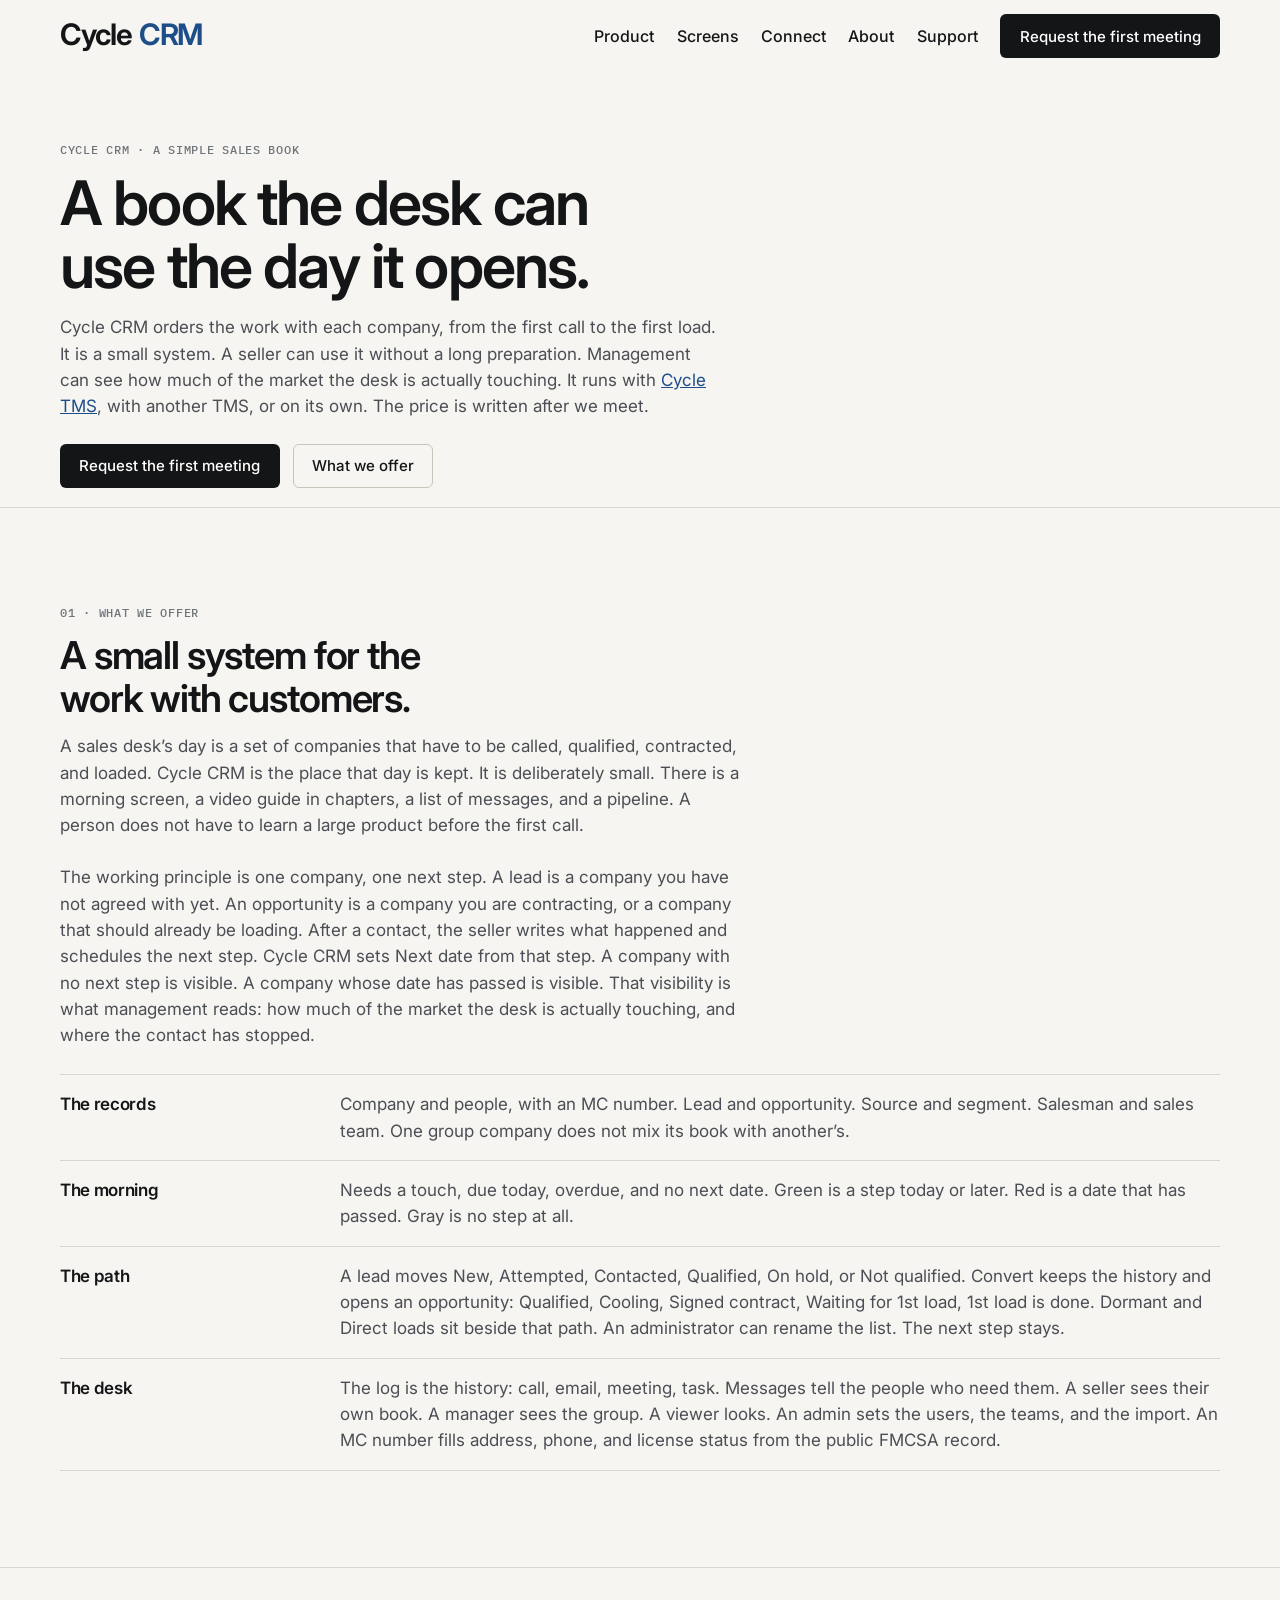
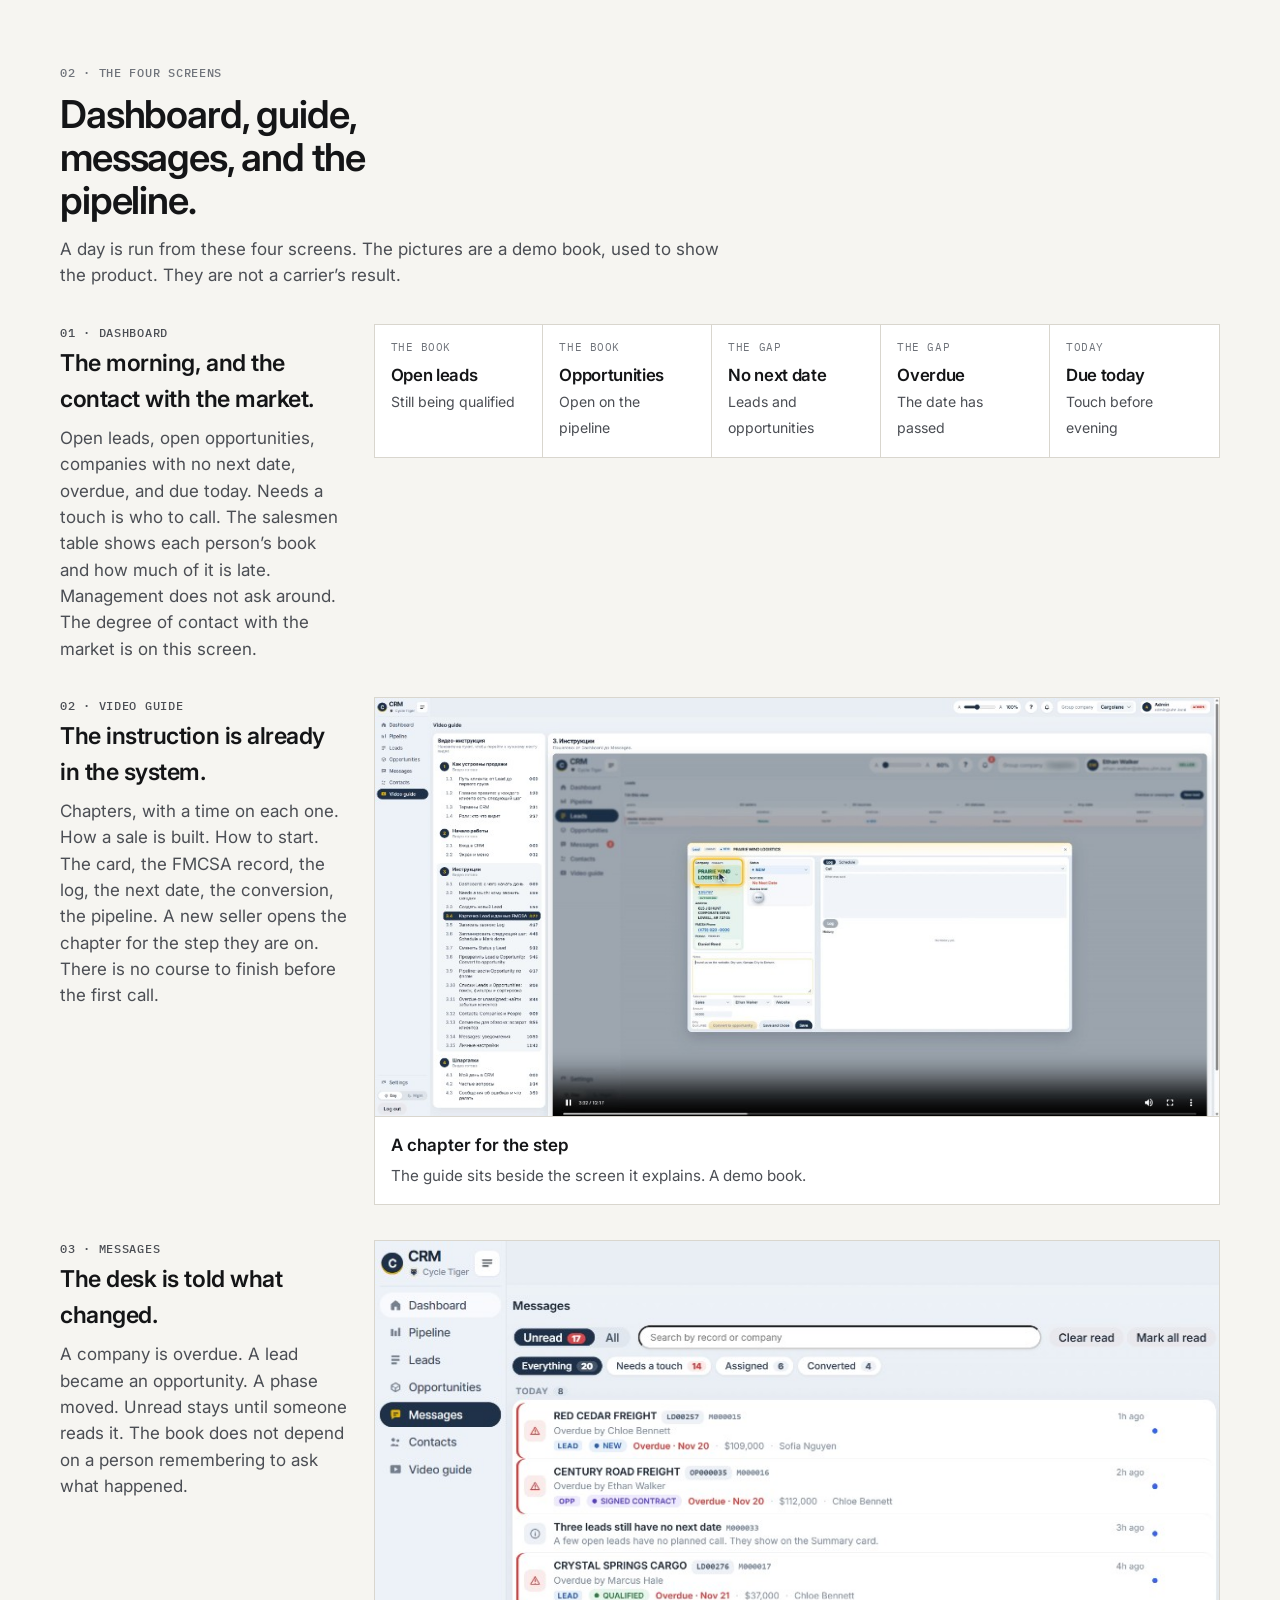
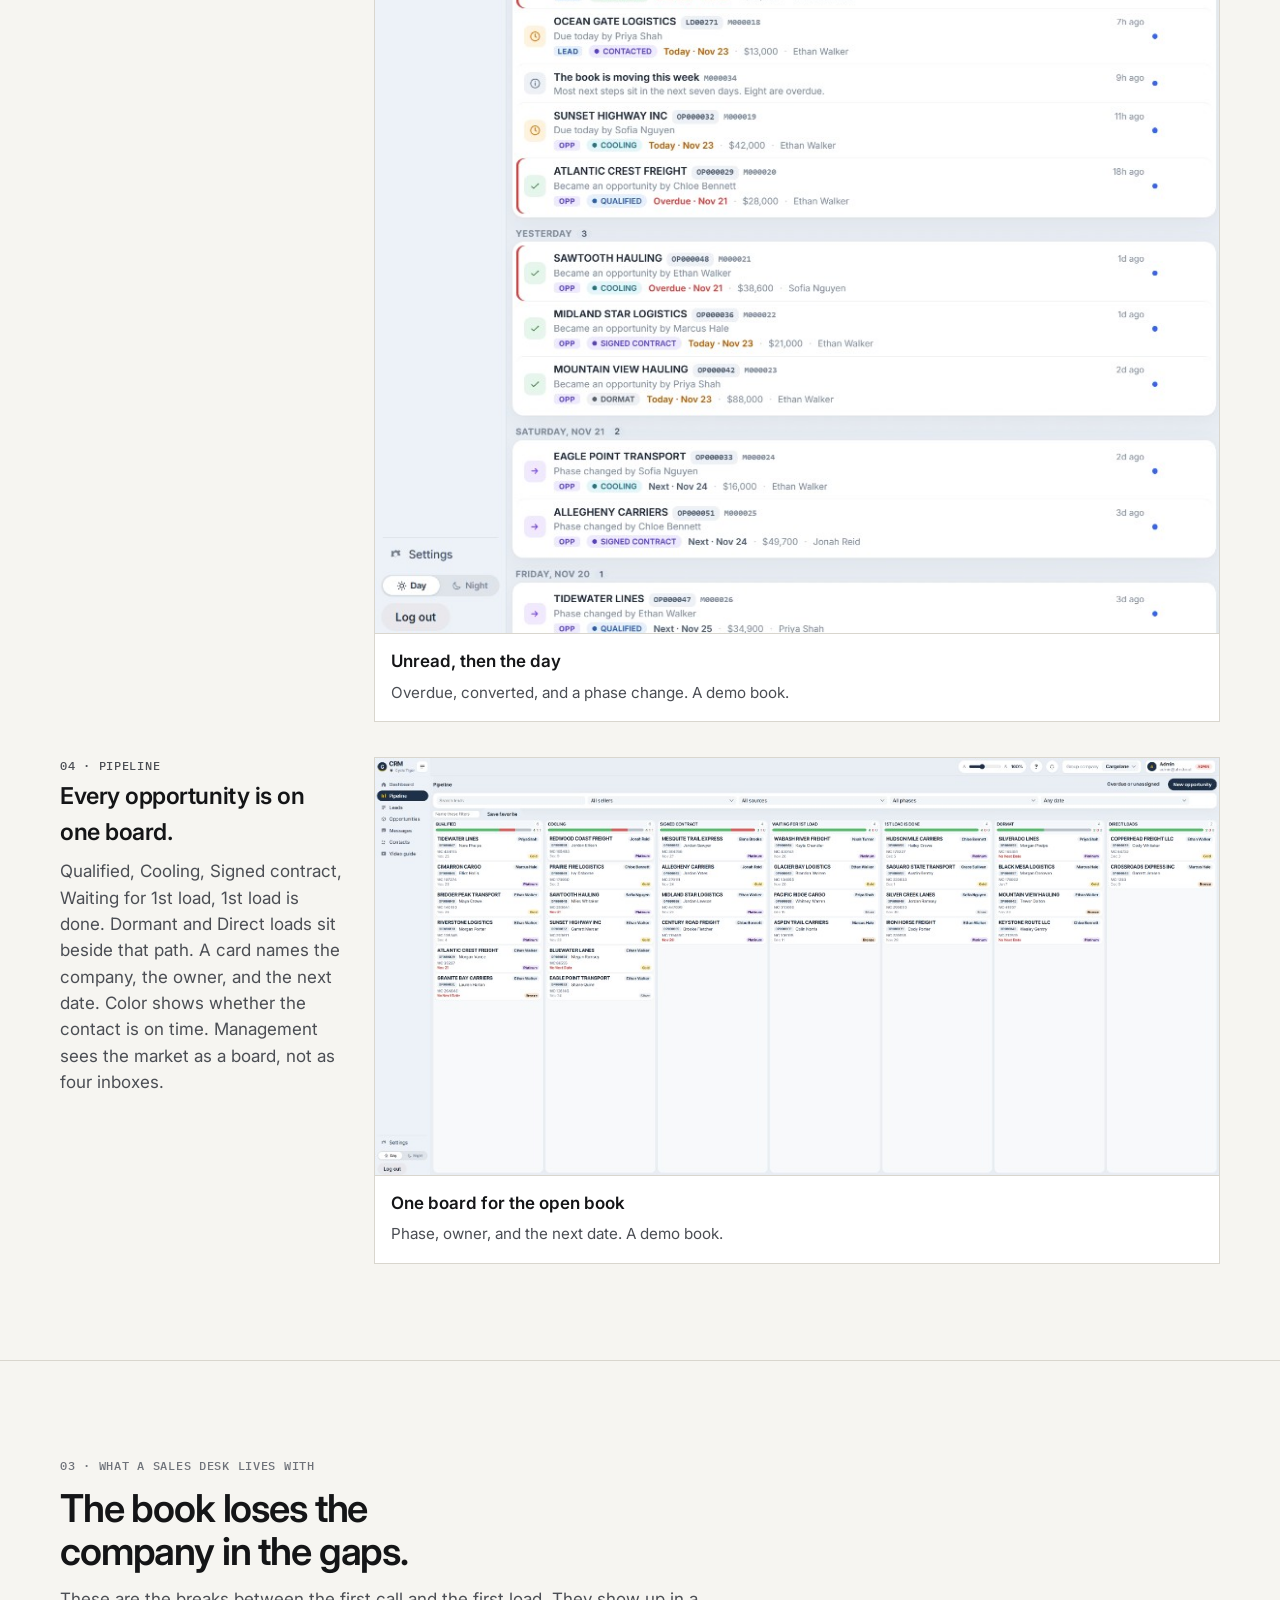
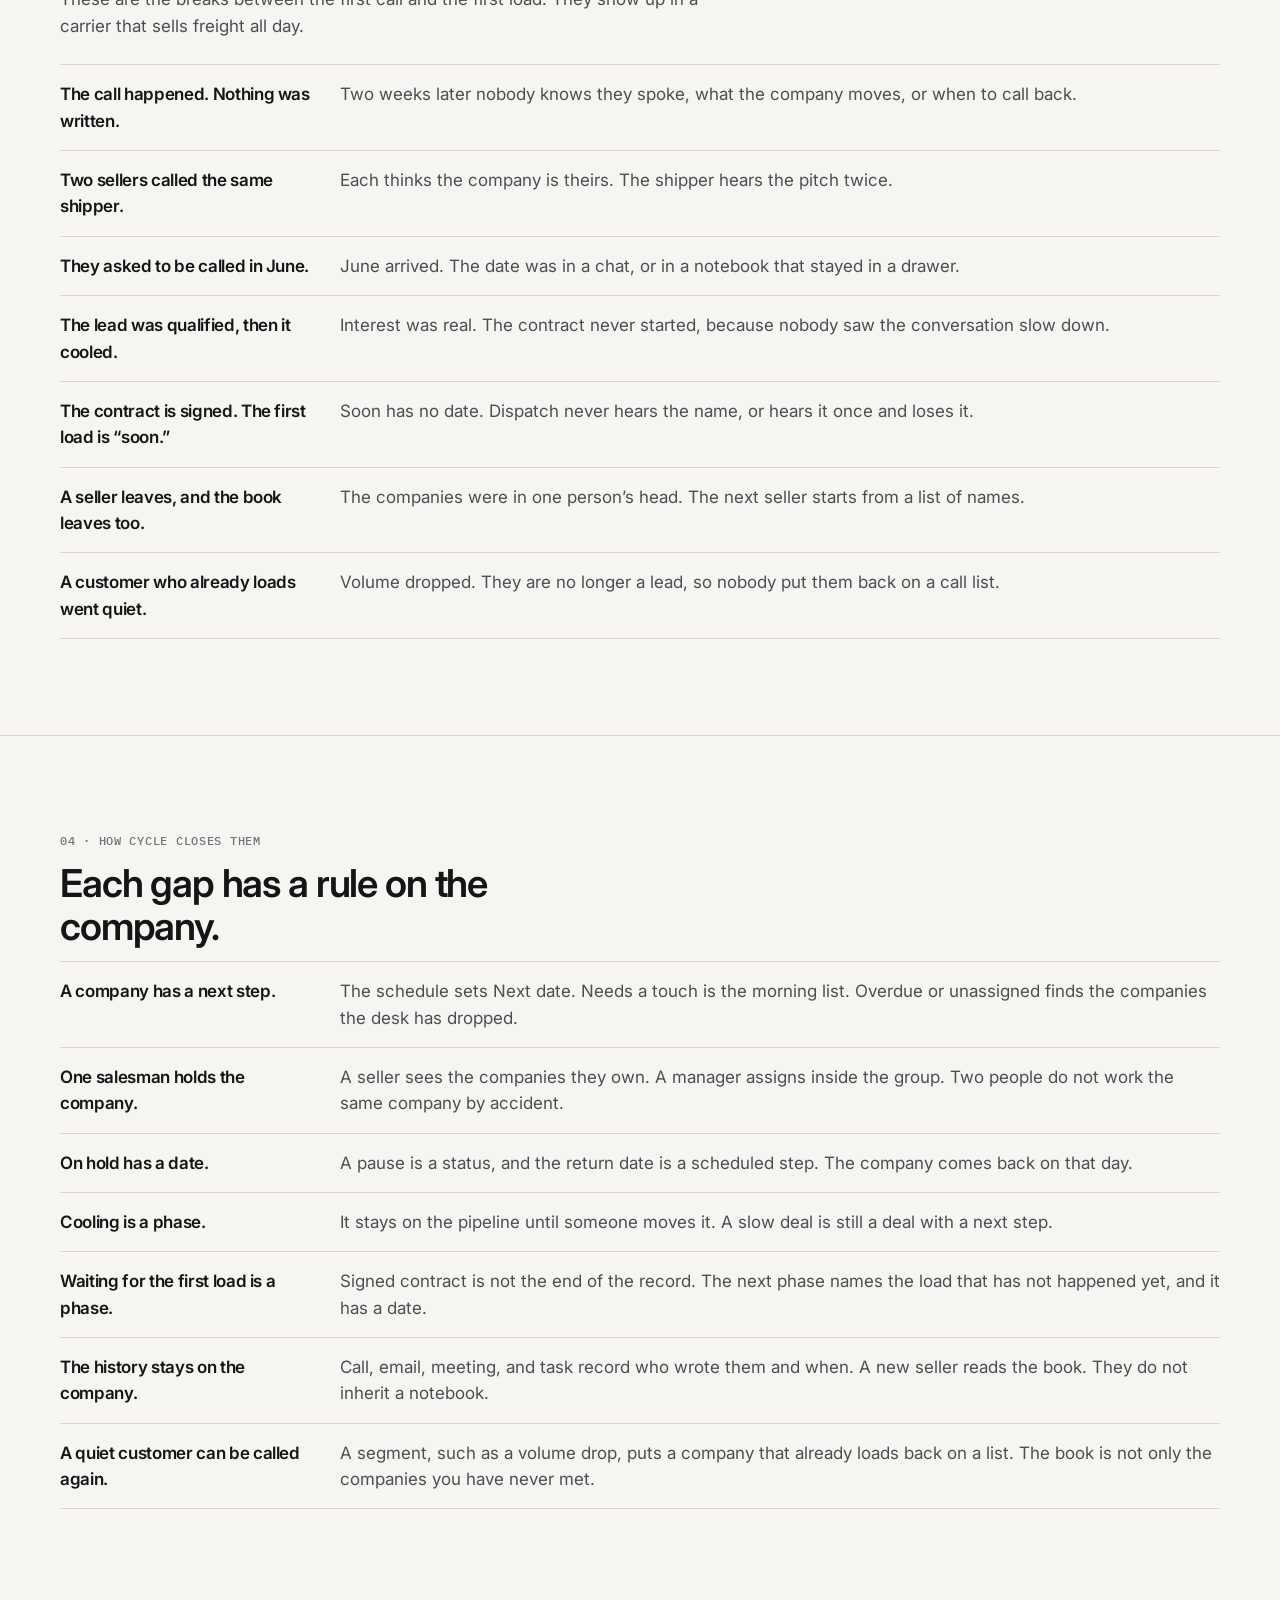
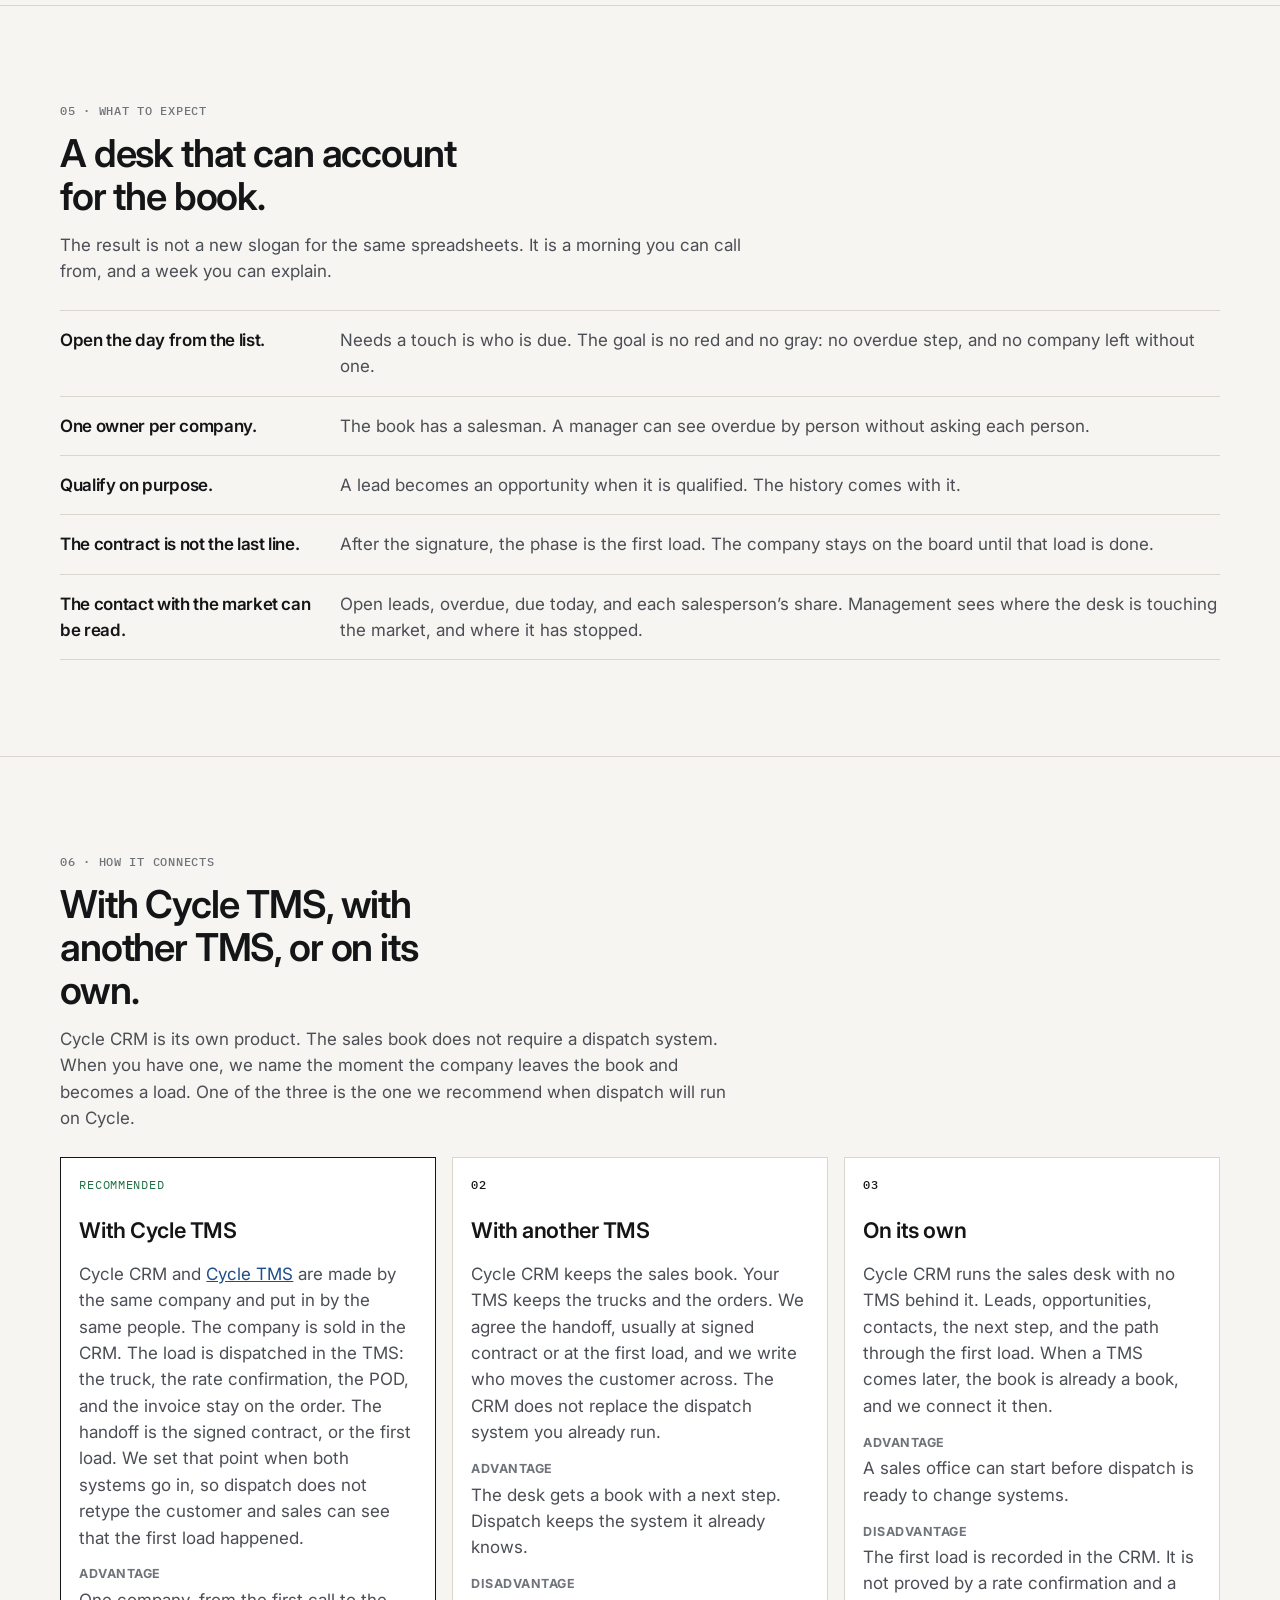
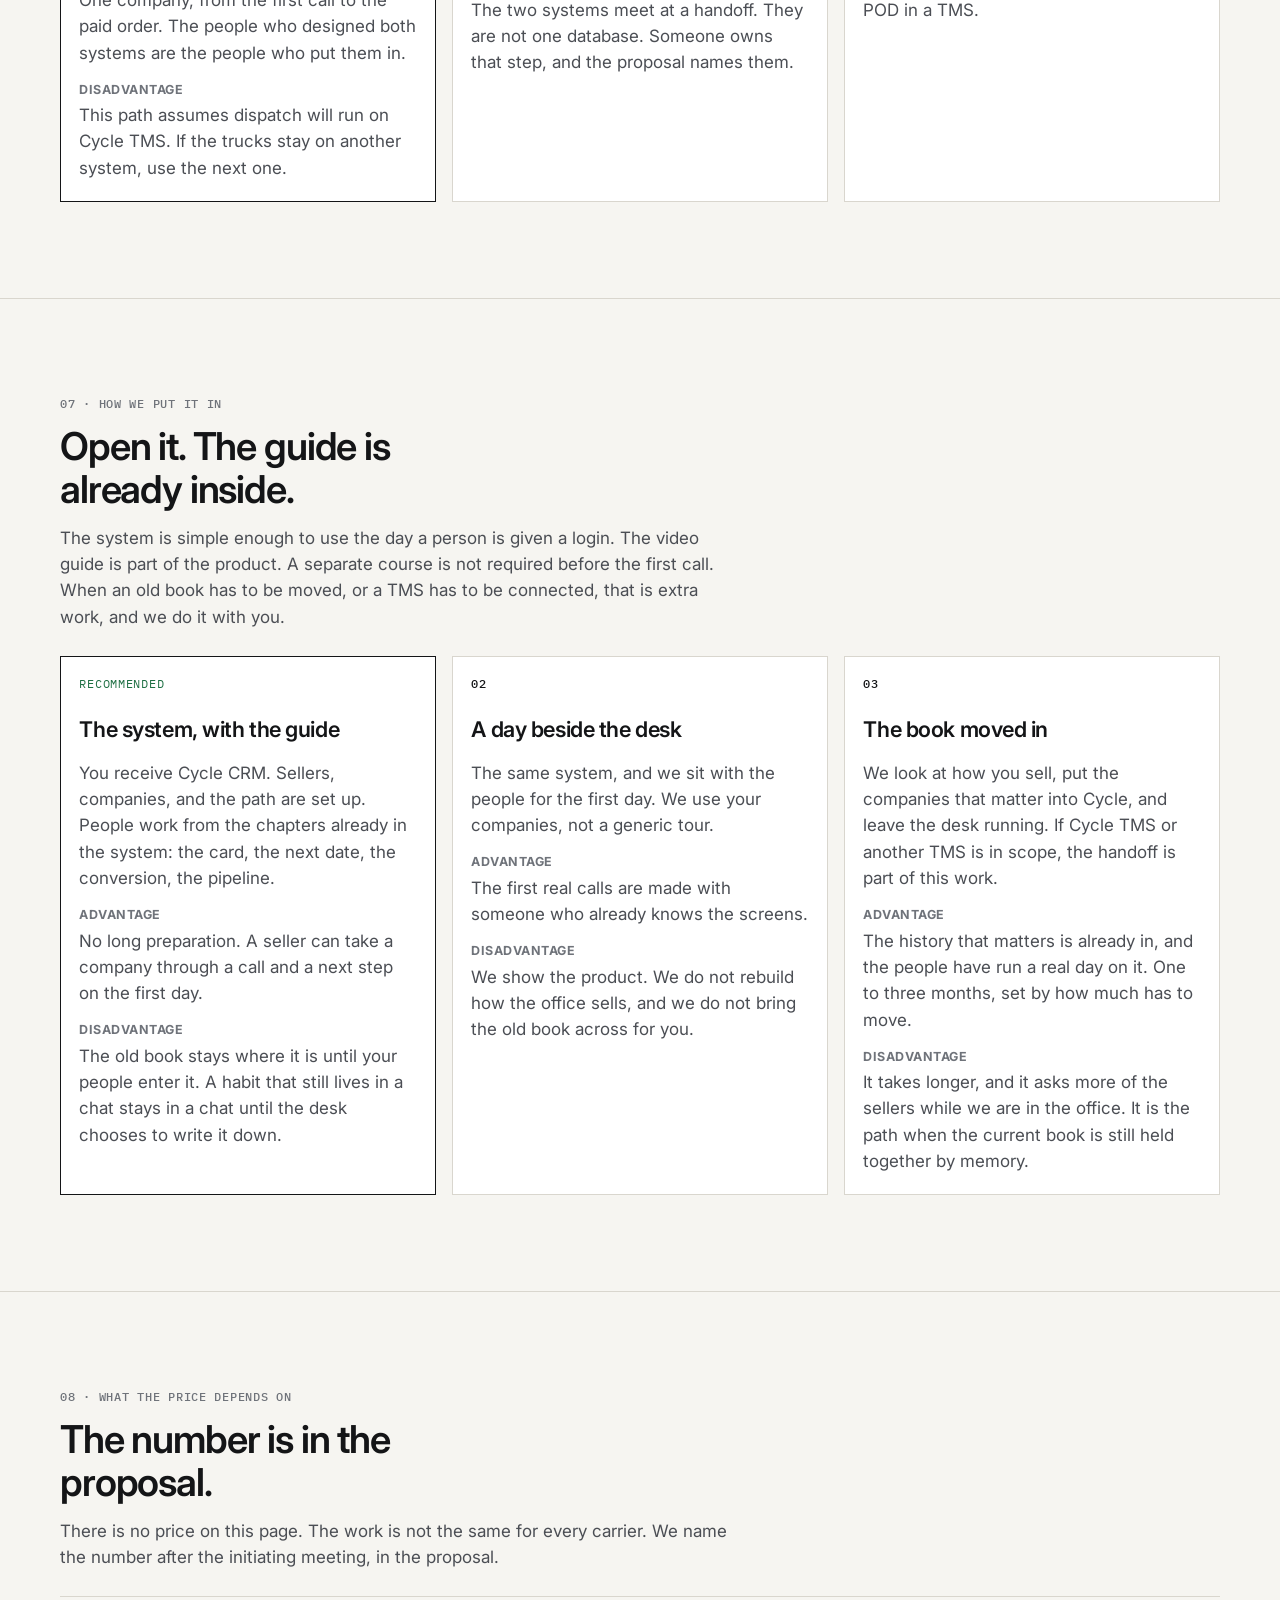
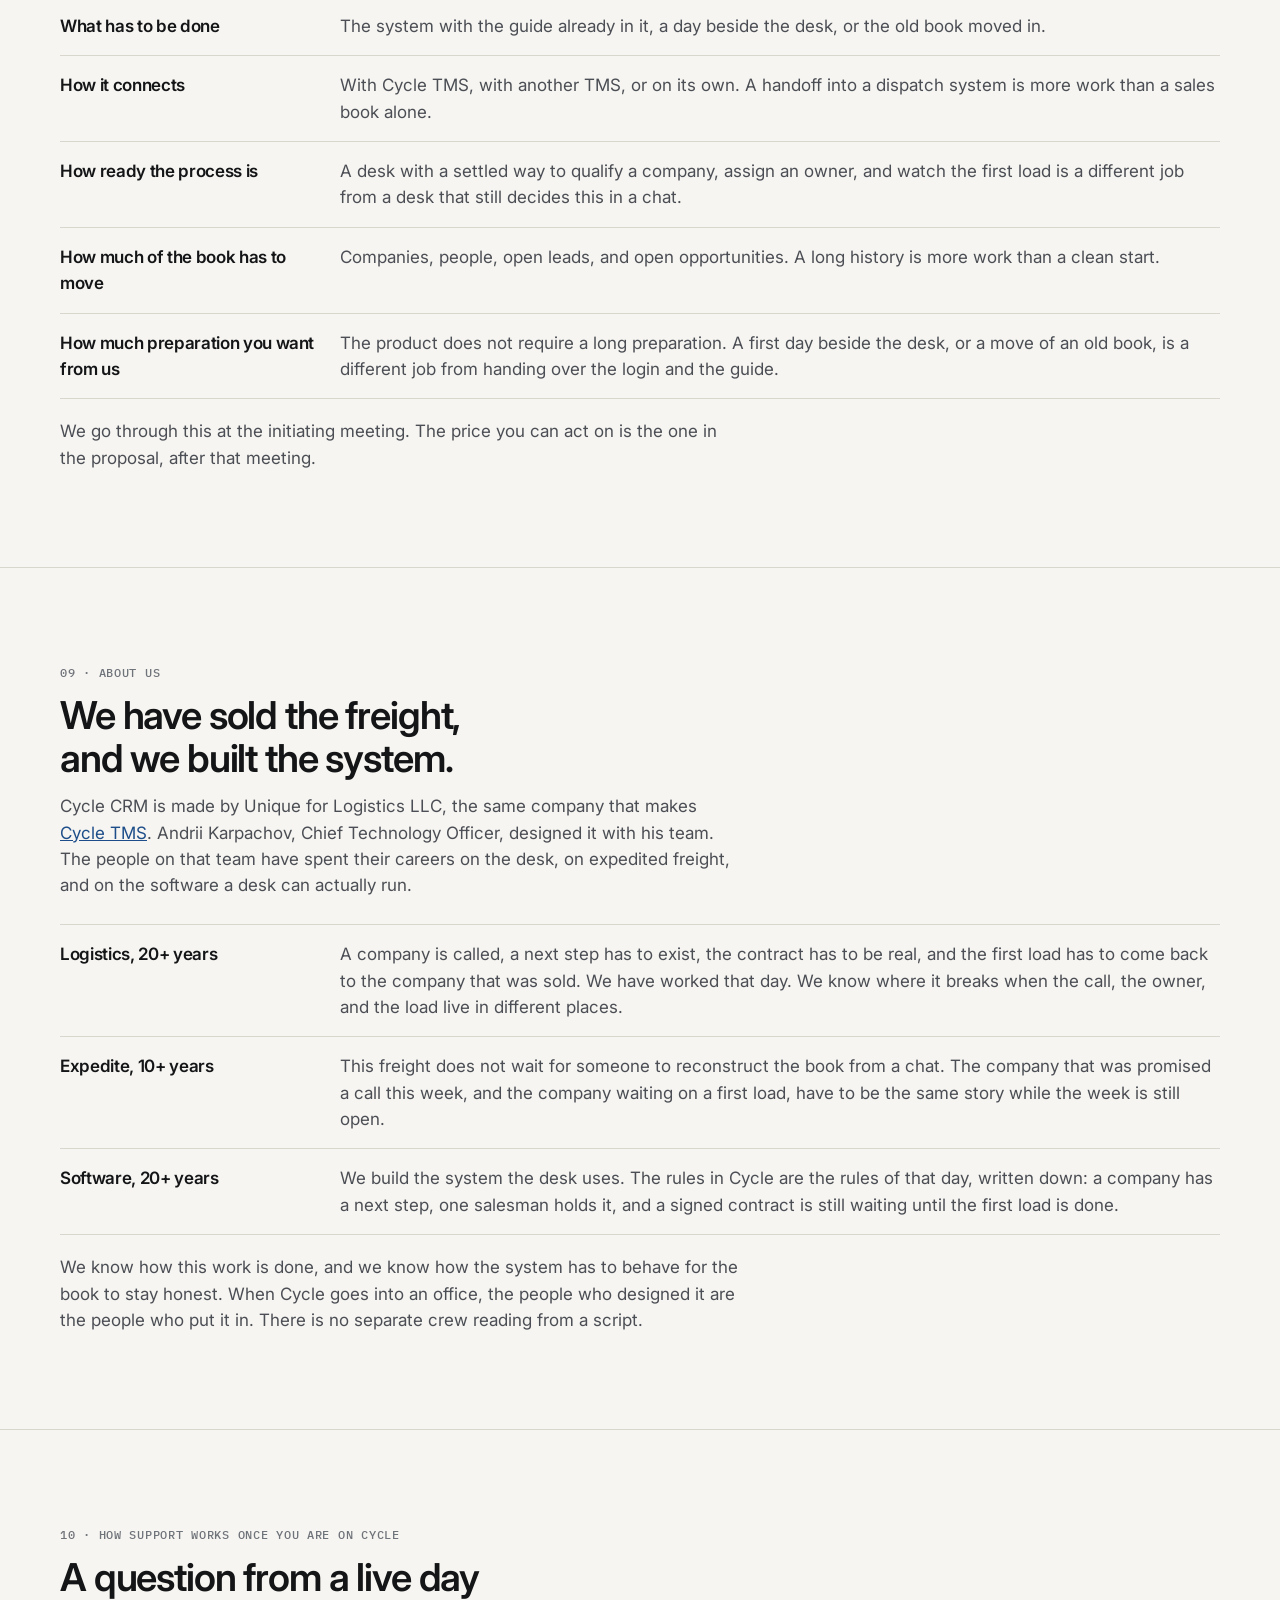
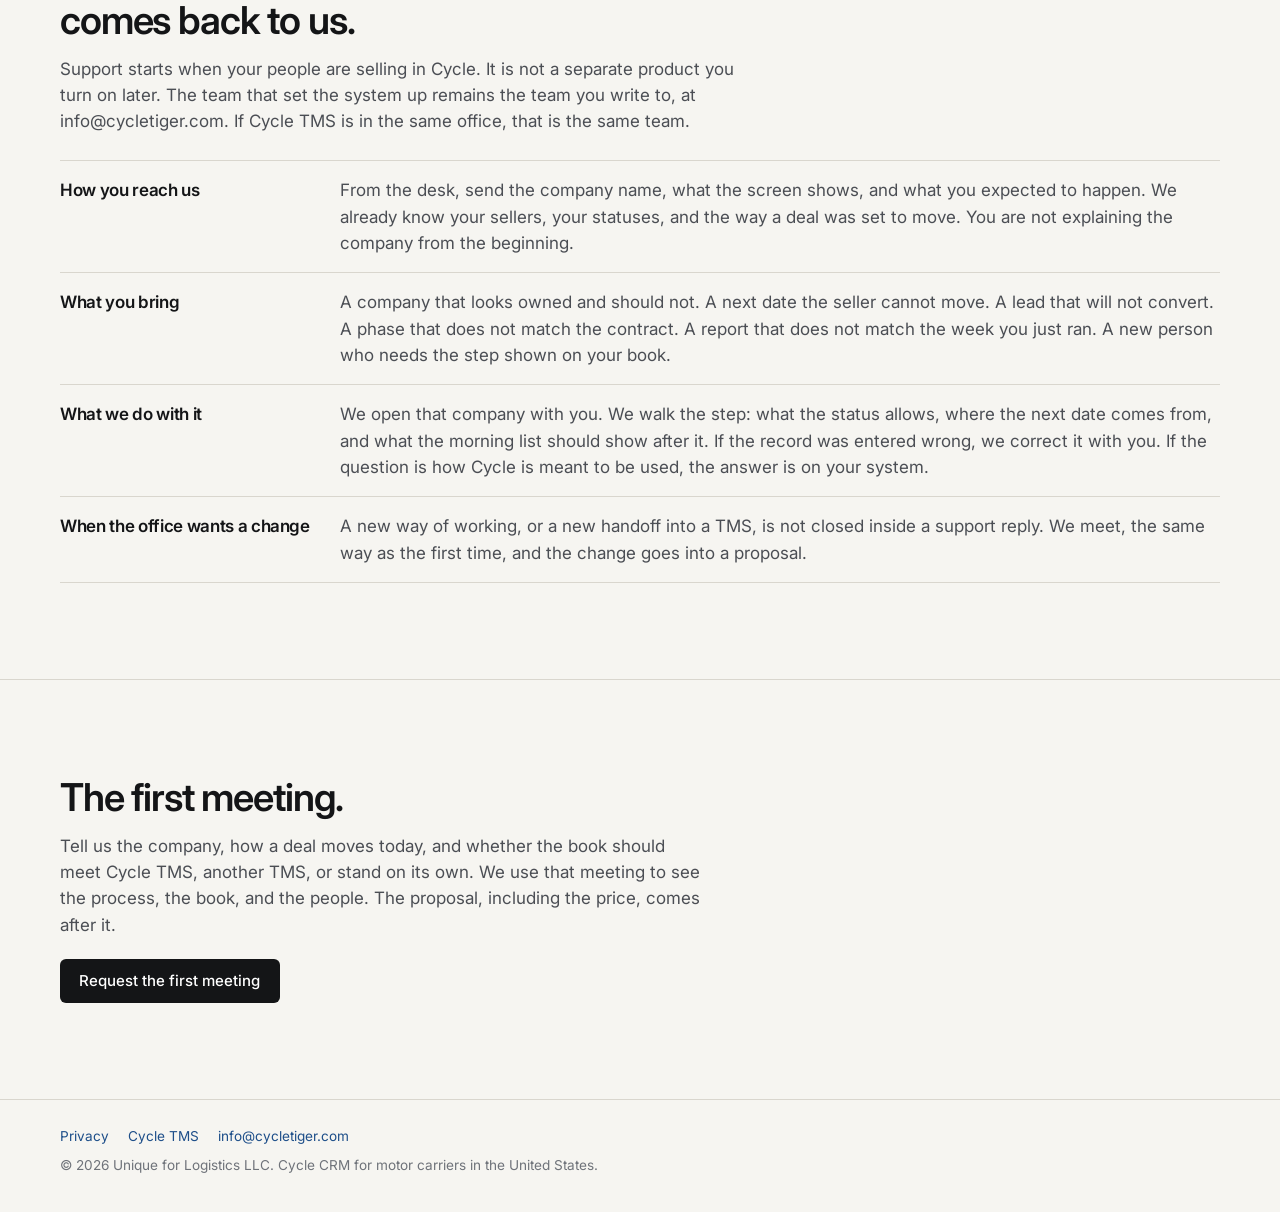
==== commit 7b4c1e40: "Show the real screens and say the system can be used without a long preparation. Co-authored-by: Cur" ====
--- a/index.html
+++ b/index.html
@@ -3,10 +3,10 @@
 <head>
   <meta charset="UTF-8" />
   <meta name="viewport" content="width=device-width, initial-scale=1" />
-  <title>Cycle CRM — The sales book, from the first call to the first load</title>
-  <meta name="description" content="Cycle CRM keeps a carrier’s sales book. Every company has a next step, from the first call to the first load. It runs with Cycle TMS, with another TMS, or on its own. The price is in the proposal after the first meeting." />
-  <meta property="og:title" content="Cycle CRM — The sales book, from the first call to the first load" />
-  <meta property="og:description" content="What the system is, which desk problems it closes, how it meets a TMS, and how implementation works. The price is in the proposal." />
+  <title>Cycle CRM — A simple sales book the desk can use the day it opens</title>
+  <meta name="description" content="Cycle CRM is a simple system for a carrier’s sales desk. It orders the work with each company and shows management how much of the market the desk is actually touching. It runs with Cycle TMS, with another TMS, or on its own." />
+  <meta property="og:title" content="Cycle CRM — A simple sales book the desk can use the day it opens" />
+  <meta property="og:description" content="Dashboard, a chaptered video guide, messages, and a pipeline. No long preparation. The price is in the proposal." />
   <meta property="og:type" content="website" />
   <meta property="og:url" content="https://crm.cycletiger.com/" />
   <link rel="icon" href="assets/favicon.svg" type="image/svg+xml" />
@@ -23,7 +23,7 @@
       "applicationCategory": "BusinessApplication",
       "operatingSystem": "Web",
       "url": "https://crm.cycletiger.com/",
-      "description": "Sales system for a motor carrier. The company, the next call, the contract, and the first load stay on one book. It runs with Cycle TMS, with another TMS, or on its own.",
+      "description": "A simple sales system for a motor carrier. It orders the work with each company and shows management how much of the market the desk is touching. It runs with Cycle TMS, with another TMS, or on its own.",
       "inLanguage": "en",
       "author": {
         "@type": "Person",
@@ -51,7 +51,7 @@
       </button>
       <nav class="nav-links" id="site-nav" data-nav-drawer aria-label="Main">
         <a href="#offer">Product</a>
-        <a href="#pains">Pains</a>
+        <a href="#screens">Screens</a>
         <a href="#connect">Connect</a>
         <a href="#about">About</a>
         <a href="#support">Support</a>
@@ -62,9 +62,9 @@
 
   <main id="main">
     <section class="hero wrap" style="border-top:0;padding-bottom:1.2rem">
-      <p class="kicker">Cycle CRM · a carrier’s sales book</p>
-      <h1>The next call, the contract, and the first load.</h1>
-      <p class="hero-lead">Cycle CRM is the system a carrier uses to keep every company on a next step, from the first call through the contract to the first load. It runs with <a href="https://tms.cycletiger.com/">Cycle TMS</a>, with another TMS, or on its own. Unique for Logistics LLC puts it in your office. The price is written after we meet.</p>
+      <p class="kicker">Cycle CRM · a simple sales book</p>
+      <h1>A book the desk can use the day it opens.</h1>
+      <p class="hero-lead">Cycle CRM orders the work with each company, from the first call to the first load. It is a small system. A seller can use it without a long preparation. Management can see how much of the market the desk is actually touching. It runs with <a href="https://tms.cycletiger.com/">Cycle TMS</a>, with another TMS, or on its own. The price is written after we meet.</p>
       <div class="hero-ctas">
         <button class="btn" type="button" data-open-walkthrough>Request the first meeting</button>
         <a class="btn btn-line" href="#offer">What we offer</a>
@@ -74,10 +74,9 @@
     <section id="offer">
       <div class="wrap">
         <p class="kicker">01 · What we offer</p>
-        <h2>What a CRM is for, and how Cycle works.</h2>
-        <p class="lede">A sales desk’s day is a set of companies that have to be called, qualified, contracted, and loaded. A CRM is the place that day is kept, so the salesperson, the next call, and the first load are one story. Cycle CRM is that system.</p>
-        <p class="lede">The working principle is one company, one next step. A lead is a company you have not agreed with yet. An opportunity is a company you are contracting, or a company that should already be loading. After any contact the salesperson writes what happened and schedules the next step. Cycle CRM sets Next date from that step. Nobody types the date by hand. A company with no next step is visible. A company whose date has passed is visible. If either could hide, the book and the desk would stop agreeing.</p>
-        <p class="lede">That is what the system is there to do. In the morning the dashboard says who is due. Through the day the pipeline shows where each opportunity sits. A qualified lead becomes an opportunity on purpose, and the history stays. At the end of the week the same records show the book by status, by phase, by salesperson, and who was left behind.</p>
+        <h2>A small system for the work with customers.</h2>
+        <p class="lede">A sales desk’s day is a set of companies that have to be called, qualified, contracted, and loaded. Cycle CRM is the place that day is kept. It is deliberately small. There is a morning screen, a video guide in chapters, a list of messages, and a pipeline. A person does not have to learn a large product before the first call.</p>
+        <p class="lede">The working principle is one company, one next step. A lead is a company you have not agreed with yet. An opportunity is a company you are contracting, or a company that should already be loading. After a contact, the seller writes what happened and schedules the next step. Cycle CRM sets Next date from that step. A company with no next step is visible. A company whose date has passed is visible. That visibility is what management reads: how much of the market the desk is actually touching, and where the contact has stopped.</p>
         <div class="ledger">
           <article class="row"><b>The records</b><p>Company and people, with an MC number. Lead and opportunity. Source and segment. Salesman and sales team. One group company does not mix its book with another’s.</p></article>
           <article class="row"><b>The morning</b><p>Needs a touch, due today, overdue, and no next date. Green is a step today or later. Red is a date that has passed. Gray is no step at all.</p></article>
@@ -87,9 +86,77 @@
       </div>
     </section>
 
+    <section id="screens">
+      <div class="wrap">
+        <p class="kicker">02 · The four screens</p>
+        <h2>Dashboard, guide, messages, and the pipeline.</h2>
+        <p class="lede">A day is run from these four screens. The pictures are a demo book, used to show the product. They are not a carrier’s result.</p>
+
+        <article class="screen">
+          <div>
+            <p class="kicker">01 · Dashboard</p>
+            <h3>The morning, and the contact with the market.</h3>
+            <p>Open leads, open opportunities, companies with no next date, overdue, and due today. Needs a touch is who to call. The salesmen table shows each person’s book and how much of it is late. Management does not ask around. The degree of contact with the market is on this screen.</p>
+          </div>
+          <div class="morning" role="img" aria-label="What the dashboard counts: open leads, opportunities, no next date, overdue, and due today.">
+            <article><small>The book</small><b>Open leads</b><span>Still being qualified</span></article>
+            <article><small>The book</small><b>Opportunities</b><span>Open on the pipeline</span></article>
+            <article><small>The gap</small><b>No next date</b><span>Leads and opportunities</span></article>
+            <article><small>The gap</small><b>Overdue</b><span>The date has passed</span></article>
+            <article><small>Today</small><b>Due today</b><span>Touch before evening</span></article>
+          </div>
+        </article>
+
+        <article class="screen">
+          <div>
+            <p class="kicker">02 · Video guide</p>
+            <h3>The instruction is already in the system.</h3>
+            <p>Chapters, with a time on each one. How a sale is built. How to start. The card, the FMCSA record, the log, the next date, the conversion, the pipeline. A new seller opens the chapter for the step they are on. There is no course to finish before the first call.</p>
+          </div>
+          <figure class="shot">
+            <img src="assets/screen-guide.jpg" alt="The video guide, opened on the chapter for a lead card and FMCSA data. The chapters are listed with a time for each." />
+            <figcaption>
+              <strong>A chapter for the step</strong>
+              <span>The guide sits beside the screen it explains. A demo book.</span>
+            </figcaption>
+          </figure>
+        </article>
+
+        <article class="screen">
+          <div>
+            <p class="kicker">03 · Messages</p>
+            <h3>The desk is told what changed.</h3>
+            <p>A company is overdue. A lead became an opportunity. A phase moved. Unread stays until someone reads it. The book does not depend on a person remembering to ask what happened.</p>
+          </div>
+          <figure class="shot">
+            <img src="assets/screen-messages.png" alt="The messages list. Overdue companies, a lead that became an opportunity, and a phase that changed, grouped by day." />
+            <figcaption>
+              <strong>Unread, then the day</strong>
+              <span>Overdue, converted, and a phase change. A demo book.</span>
+            </figcaption>
+          </figure>
+        </article>
+
+        <article class="screen">
+          <div>
+            <p class="kicker">04 · Pipeline</p>
+            <h3>Every opportunity is on one board.</h3>
+            <p>Qualified, Cooling, Signed contract, Waiting for 1st load, 1st load is done. Dormant and Direct loads sit beside that path. A card names the company, the owner, and the next date. Color shows whether the contact is on time. Management sees the market as a board, not as four inboxes.</p>
+          </div>
+          <figure class="shot">
+            <img src="assets/screen-pipeline.png" alt="The pipeline board. Opportunities sit in columns from Qualified through the first load, with the owner and the next date on each card." />
+            <figcaption>
+              <strong>One board for the open book</strong>
+              <span>Phase, owner, and the next date. A demo book.</span>
+            </figcaption>
+          </figure>
+        </article>
+      </div>
+    </section>
+
     <section id="pains">
       <div class="wrap">
-        <p class="kicker">02 · What a sales desk lives with</p>
+        <p class="kicker">03 · What a sales desk lives with</p>
         <h2>The book loses the company in the gaps.</h2>
         <p class="lede">These are the breaks between the first call and the first load. They show up in a carrier that sells freight all day.</p>
         <div class="ledger">
@@ -106,7 +173,7 @@
 
     <section id="close">
       <div class="wrap">
-        <p class="kicker">03 · How Cycle closes them</p>
+        <p class="kicker">04 · How Cycle closes them</p>
         <h2>Each gap has a rule on the company.</h2>
         <div class="ledger">
           <article class="row"><b>A company has a next step.</b><p>The schedule sets Next date. Needs a touch is the morning list. Overdue or unassigned finds the companies the desk has dropped.</p></article>
@@ -122,7 +189,7 @@
 
     <section id="result">
       <div class="wrap">
-        <p class="kicker">04 · What to expect</p>
+        <p class="kicker">05 · What to expect</p>
         <h2>A desk that can account for the book.</h2>
         <p class="lede">The result is not a new slogan for the same spreadsheets. It is a morning you can call from, and a week you can explain.</p>
         <div class="ledger">
@@ -130,68 +197,11 @@
           <article class="row"><b>One owner per company.</b><p>The book has a salesman. A manager can see overdue by person without asking each person.</p></article>
           <article class="row"><b>Qualify on purpose.</b><p>A lead becomes an opportunity when it is qualified. The history comes with it.</p></article>
           <article class="row"><b>The contract is not the last line.</b><p>After the signature, the phase is the first load. The company stays on the board until that load is done.</p></article>
-          <article class="row"><b>The week can be read.</b><p>Open leads, open opportunities, overdue, due today, and each salesperson’s share of the book.</p></article>
-        </div>
-      </div>
-    </section>
-
-    <section id="kpi">
-      <div class="wrap">
-        <p class="kicker">05 · The morning, in four cuts</p>
-        <h2>Status, phase, the day, and share.</h2>
-        <p class="lede">These are the four cuts a manager reads. The figures are an example of the report. They are not a carrier’s book.</p>
-        <div class="kpis">
-          <figure class="kpi">
-            <span class="tag">Sample</span>
-            <strong>Open leads, by status</strong>
-            <div class="bars" role="img" aria-label="Example week. New 24, Attempted 16, Contacted 11, Qualified 6.">
-              <div class="bar"><b>24</b><i style="height:96%"></i><small>New</small></div>
-              <div class="bar"><b>16</b><i style="height:64%"></i><small>Attempted</small></div>
-              <div class="bar"><b>11</b><i style="height:44%"></i><small>Contacted</small></div>
-              <div class="bar"><b>6</b><i style="height:24%"></i><small>Qualified</small></div>
-            </div>
-            <p class="fine">Example week, open leads. Not a carrier’s book.</p>
-          </figure>
-          <figure class="kpi">
-            <span class="tag">Sample</span>
-            <strong>Open opportunities, by phase</strong>
-            <div class="ranks" role="img" aria-label="Example week. Qualified 18, Cooling 7, Signed contract 5, Waiting for 1st load 4.">
-              <div class="rank"><b>Qualified</b><span class="meter"><i style="width:100%"></i></span><span class="lvl">18</span></div>
-              <div class="rank"><b>Cooling</b><span class="meter"><i class="is-mid" style="width:39%"></i></span><span class="lvl lvl--mid">7</span></div>
-              <div class="rank"><b>Signed</b><span class="meter"><i class="is-high" style="width:28%"></i></span><span class="lvl lvl--high">5</span></div>
-              <div class="rank"><b>1st load</b><span class="meter"><i class="is-low" style="width:22%"></i></span><span class="lvl lvl--low">4</span></div>
-            </div>
-            <p class="fine">Example week. Waiting for the first load is still open work.</p>
-          </figure>
-          <figure class="kpi">
-            <span class="tag">Sample</span>
-            <strong>The morning list</strong>
-            <div class="ranks" role="img" aria-label="Example morning. Due today 9, on hold 5, overdue 4, no next date 2.">
-              <div class="rank"><b>Due today</b><span class="meter"><i class="is-high" style="width:90%"></i></span><span class="lvl lvl--high">9</span></div>
-              <div class="rank"><b>On hold</b><span class="meter"><i class="is-mid" style="width:50%"></i></span><span class="lvl lvl--mid">5</span></div>
-              <div class="rank"><b>Overdue</b><span class="meter"><i class="is-low" style="width:40%"></i></span><span class="lvl lvl--low">4</span></div>
-              <div class="rank"><b>No date</b><span class="meter"><i class="is-low" style="width:20%"></i></span><span class="lvl lvl--low">2</span></div>
-            </div>
-            <p class="fine">Example morning. Overdue and no date are the ones to clear.</p>
-          </figure>
-          <figure class="kpi">
-            <span class="tag">Sample</span>
-            <strong>Open book, by salesperson</strong>
-            <div class="splitbar" role="img" aria-label="Example week. Seller A 46 percent, Seller B 32 percent, Seller C 22 percent.">
-              <span style="width:46%">46%</span>
-              <span style="width:32%">32%</span>
-              <span style="width:22%">22%</span>
-            </div>
-            <ul class="legend">
-              <li>Seller A</li>
-              <li>Seller B</li>
-              <li>Seller C</li>
-            </ul>
-            <p class="fine">Example week. Share of the open opportunities.</p>
-          </figure>
-        </div>
-      </div>
-    </section>
+          <article class="row"><b>The contact with the market can be read.</b><p>Open leads, overdue, due today, and each salesperson’s share. Management sees where the desk is touching the market, and where it has stopped.</p></article>
+        </div>
+      </div>
+    </section>
+
 
     <section id="connect">
       <div class="wrap">
@@ -227,29 +237,29 @@
     <section id="setup">
       <div class="wrap">
         <p class="kicker">07 · How we put it in</p>
-        <h2>Three ways to start. One is the one we recommend.</h2>
-        <p class="lede">You can buy the system, buy the system and have your people shown how it works, or have us put the desk on Cycle. Full implementation is the path we recommend.</p>
+        <h2>Open it. The guide is already inside.</h2>
+        <p class="lede">The system is simple enough to use the day a person is given a login. The video guide is part of the product. A separate course is not required before the first call. When an old book has to be moved, or a TMS has to be connected, that is extra work, and we do it with you.</p>
         <div class="paths">
-          <article class="path">
-            <span class="tag">01</span>
-            <h3>The system only</h3>
-            <p>You receive Cycle CRM. Your people set up the companies, the sellers, and the statuses, and they run the book.</p>
-            <div class="side"><b>Advantage</b><p>The shortest start, if the office already knows how a company should move and who will enter the history.</p></div>
-            <div class="side"><b>Disadvantage</b><p>The first weeks are spent learning the screens. A process that still lives in chats stays in chats.</p></div>
+          <article class="path path--yes">
+            <span class="mark">Recommended</span>
+            <h3>The system, with the guide</h3>
+            <p>You receive Cycle CRM. Sellers, companies, and the path are set up. People work from the chapters already in the system: the card, the next date, the conversion, the pipeline.</p>
+            <div class="side"><b>Advantage</b><p>No long preparation. A seller can take a company through a call and a next step on the first day.</p></div>
+            <div class="side"><b>Disadvantage</b><p>The old book stays where it is until your people enter it. A habit that still lives in a chat stays in a chat until the desk chooses to write it down.</p></div>
           </article>
           <article class="path">
             <span class="tag">02</span>
-            <h3>The system and instruction</h3>
-            <p>You receive Cycle CRM, and we show the desk how a lead, a next step, a conversion, and a phase work.</p>
-            <div class="side"><b>Advantage</b><p>People are not left to guess the first company. The instruction is on your book, not on a generic tour.</p></div>
-            <div class="side"><b>Disadvantage</b><p>We teach the product. We do not rebuild the way the office sells, and we do not bring the old book across for you.</p></div>
-          </article>
-          <article class="path path--yes">
-            <span class="mark">Recommended</span>
-            <h3>Full implementation</h3>
-            <p>We look at how you sell, put your companies and the way a deal moves into Cycle, train the people who will use it, and leave the desk running. If Cycle TMS or another TMS is in scope, the handoff is part of this work.</p>
-            <div class="side"><b>Advantage</b><p>The system matches the office, the history that matters is in, and the people have already run a real day on it. One to three months, set by the scope.</p></div>
-            <div class="side"><b>Disadvantage</b><p>It takes longer, and it asks more of your sellers while we are in the office. It is the right path when the current book is still held together by memory.</p></div>
+            <h3>A day beside the desk</h3>
+            <p>The same system, and we sit with the people for the first day. We use your companies, not a generic tour.</p>
+            <div class="side"><b>Advantage</b><p>The first real calls are made with someone who already knows the screens.</p></div>
+            <div class="side"><b>Disadvantage</b><p>We show the product. We do not rebuild how the office sells, and we do not bring the old book across for you.</p></div>
+          </article>
+          <article class="path">
+            <span class="tag">03</span>
+            <h3>The book moved in</h3>
+            <p>We look at how you sell, put the companies that matter into Cycle, and leave the desk running. If Cycle TMS or another TMS is in scope, the handoff is part of this work.</p>
+            <div class="side"><b>Advantage</b><p>The history that matters is already in, and the people have run a real day on it. One to three months, set by how much has to move.</p></div>
+            <div class="side"><b>Disadvantage</b><p>It takes longer, and it asks more of the sellers while we are in the office. It is the path when the current book is still held together by memory.</p></div>
           </article>
         </div>
       </div>
@@ -261,11 +271,11 @@
         <h2>The number is in the proposal.</h2>
         <p class="lede">There is no price on this page. The work is not the same for every carrier. We name the number after the initiating meeting, in the proposal.</p>
         <div class="ledger">
-          <article class="row"><b>What has to be done</b><p>The system only, instruction on top of it, or a full implementation.</p></article>
+          <article class="row"><b>What has to be done</b><p>The system with the guide already in it, a day beside the desk, or the old book moved in.</p></article>
           <article class="row"><b>How it connects</b><p>With Cycle TMS, with another TMS, or on its own. A handoff into a dispatch system is more work than a sales book alone.</p></article>
           <article class="row"><b>How ready the process is</b><p>A desk with a settled way to qualify a company, assign an owner, and watch the first load is a different job from a desk that still decides this in a chat.</p></article>
           <article class="row"><b>How much of the book has to move</b><p>Companies, people, open leads, and open opportunities. A long history is more work than a clean start.</p></article>
-          <article class="row"><b>How prepared the people are</b><p>Sellers who already work from one procedure need less time beside them than a team that has not shared a procedure.</p></article>
+          <article class="row"><b>How much preparation you want from us</b><p>The product does not require a long preparation. A first day beside the desk, or a move of an old book, is a different job from handing over the login and the guide.</p></article>
         </div>
         <p class="note">We go through this at the initiating meeting. The price you can act on is the one in the proposal, after that meeting.</p>
       </div>
@@ -298,34 +308,6 @@
         </div>
       </div>
     </section>
-
-    <figure class="stage board-stage">
-      <div class="board" role="img" aria-label="Example pipeline. Qualified, Cooling, Signed contract, Waiting for 1st load, and 1st load is done. Green is a next step on time. Red is overdue. Gray has no next date.">
-        <div class="col">
-          <b>Qualified</b>
-          <div class="card"><strong>Northline</strong><span><i class="dot dot--ok"></i>Next Tue</span></div>
-          <div class="card"><strong>Harbor Cold</strong><span><i class="dot dot--ok"></i>Next Fri</span></div>
-        </div>
-        <div class="col">
-          <b>Cooling</b>
-          <div class="card"><strong>Red Oak</strong><span><i class="dot dot--bad"></i>Overdue</span></div>
-        </div>
-        <div class="col">
-          <b>Signed</b>
-          <div class="card"><strong>Mile Marker</strong><span><i class="dot dot--ok"></i>Next Mon</span></div>
-        </div>
-        <div class="col">
-          <b>1st load</b>
-          <div class="card"><strong>Cedar Route</strong><span><i class="dot"></i>No next date</span></div>
-          <div class="card"><strong>Plainfield</strong><span><i class="dot dot--ok"></i>Next Thu</span></div>
-        </div>
-        <div class="col">
-          <b>Load done</b>
-          <div class="card"><strong>West Pier</strong><span><i class="dot dot--ok"></i>Loaded</span></div>
-        </div>
-      </div>
-    </figure>
-    <p class="fine">Example board. Not a carrier’s book.</p>
 
     <section class="cta">
       <div class="wrap">
--- a/css/site.css
+++ b/css/site.css
@@ -328,6 +328,71 @@
   border-top: 1px solid var(--line);
 }
 
+.screen {
+  display: grid;
+  gap: 1.1rem;
+  margin-top: 2.2rem;
+}
+
+@media (min-width: 900px) {
+  .screen { grid-template-columns: 18rem 1fr; gap: 1.6rem; align-items: start; }
+}
+
+.screen h3 {
+  margin: 0.2rem 0 0.45rem;
+  font-size: 1.45rem;
+  font-weight: 600;
+  letter-spacing: -0.02em;
+}
+
+.screen p { margin: 0; color: var(--body); }
+
+.screen .shot img {
+  aspect-ratio: auto;
+  height: auto;
+  object-fit: contain;
+  background: #e7e9ee;
+}
+
+.morning {
+  display: grid;
+  border: 1px solid var(--line);
+  background: var(--paper);
+}
+
+@media (min-width: 700px) {
+  .morning { grid-template-columns: repeat(5, 1fr); }
+}
+
+.morning article {
+  padding: 0.9rem 1rem 1rem;
+  border-bottom: 1px solid var(--line);
+}
+
+@media (min-width: 700px) {
+  .morning article { border-bottom: 0; border-right: 1px solid var(--line); }
+  .morning article:last-child { border-right: 0; }
+}
+
+.morning small {
+  display: block;
+  margin-bottom: 0.35rem;
+  font-family: var(--mono);
+  font-size: 11px;
+  letter-spacing: 0.05em;
+  text-transform: uppercase;
+  color: var(--muted);
+}
+
+.morning b {
+  display: block;
+  font-size: 1.05rem;
+  font-weight: 600;
+  letter-spacing: -0.02em;
+}
+
+.morning span { color: var(--body); font-size: 0.88rem; }
+
 .shot strong { display: block; font-weight: 600; margin-bottom: 0.25rem; }
 .shot span { color: var(--body); font-size: 0.95rem; }
 
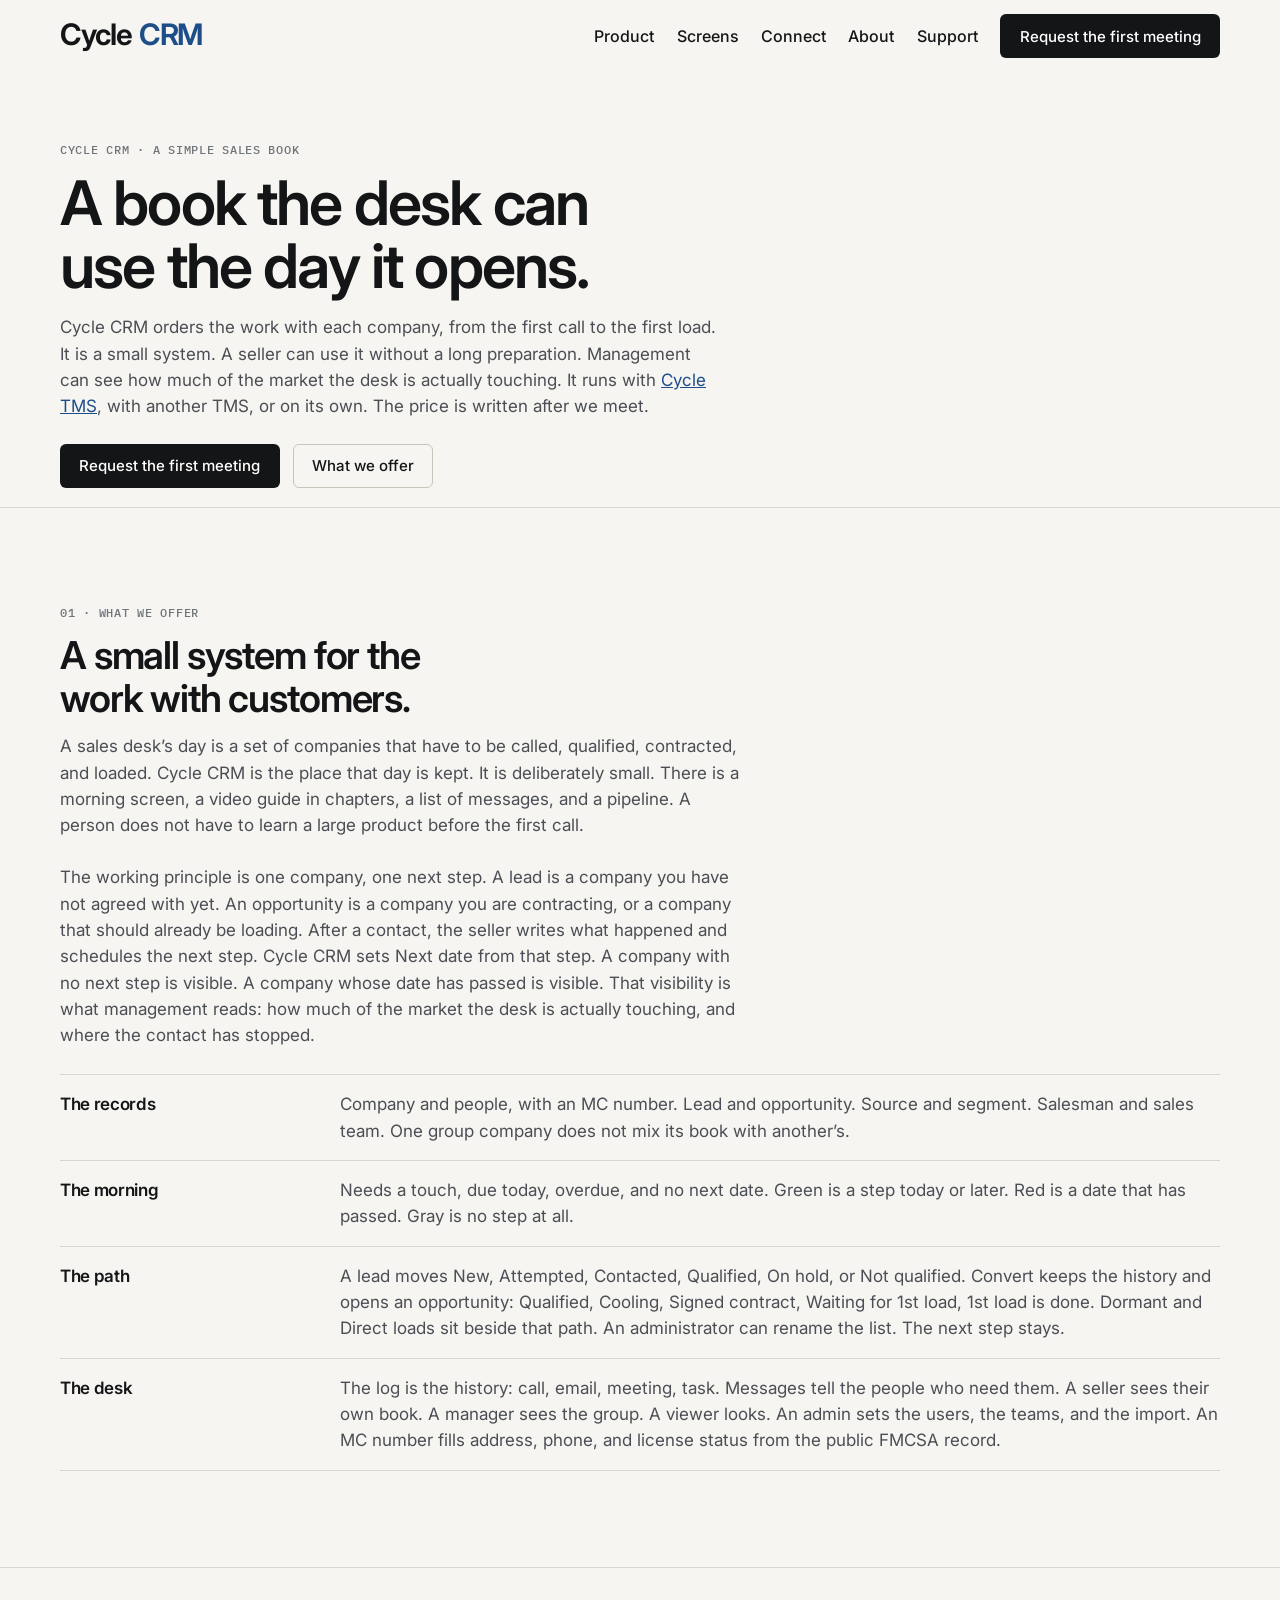
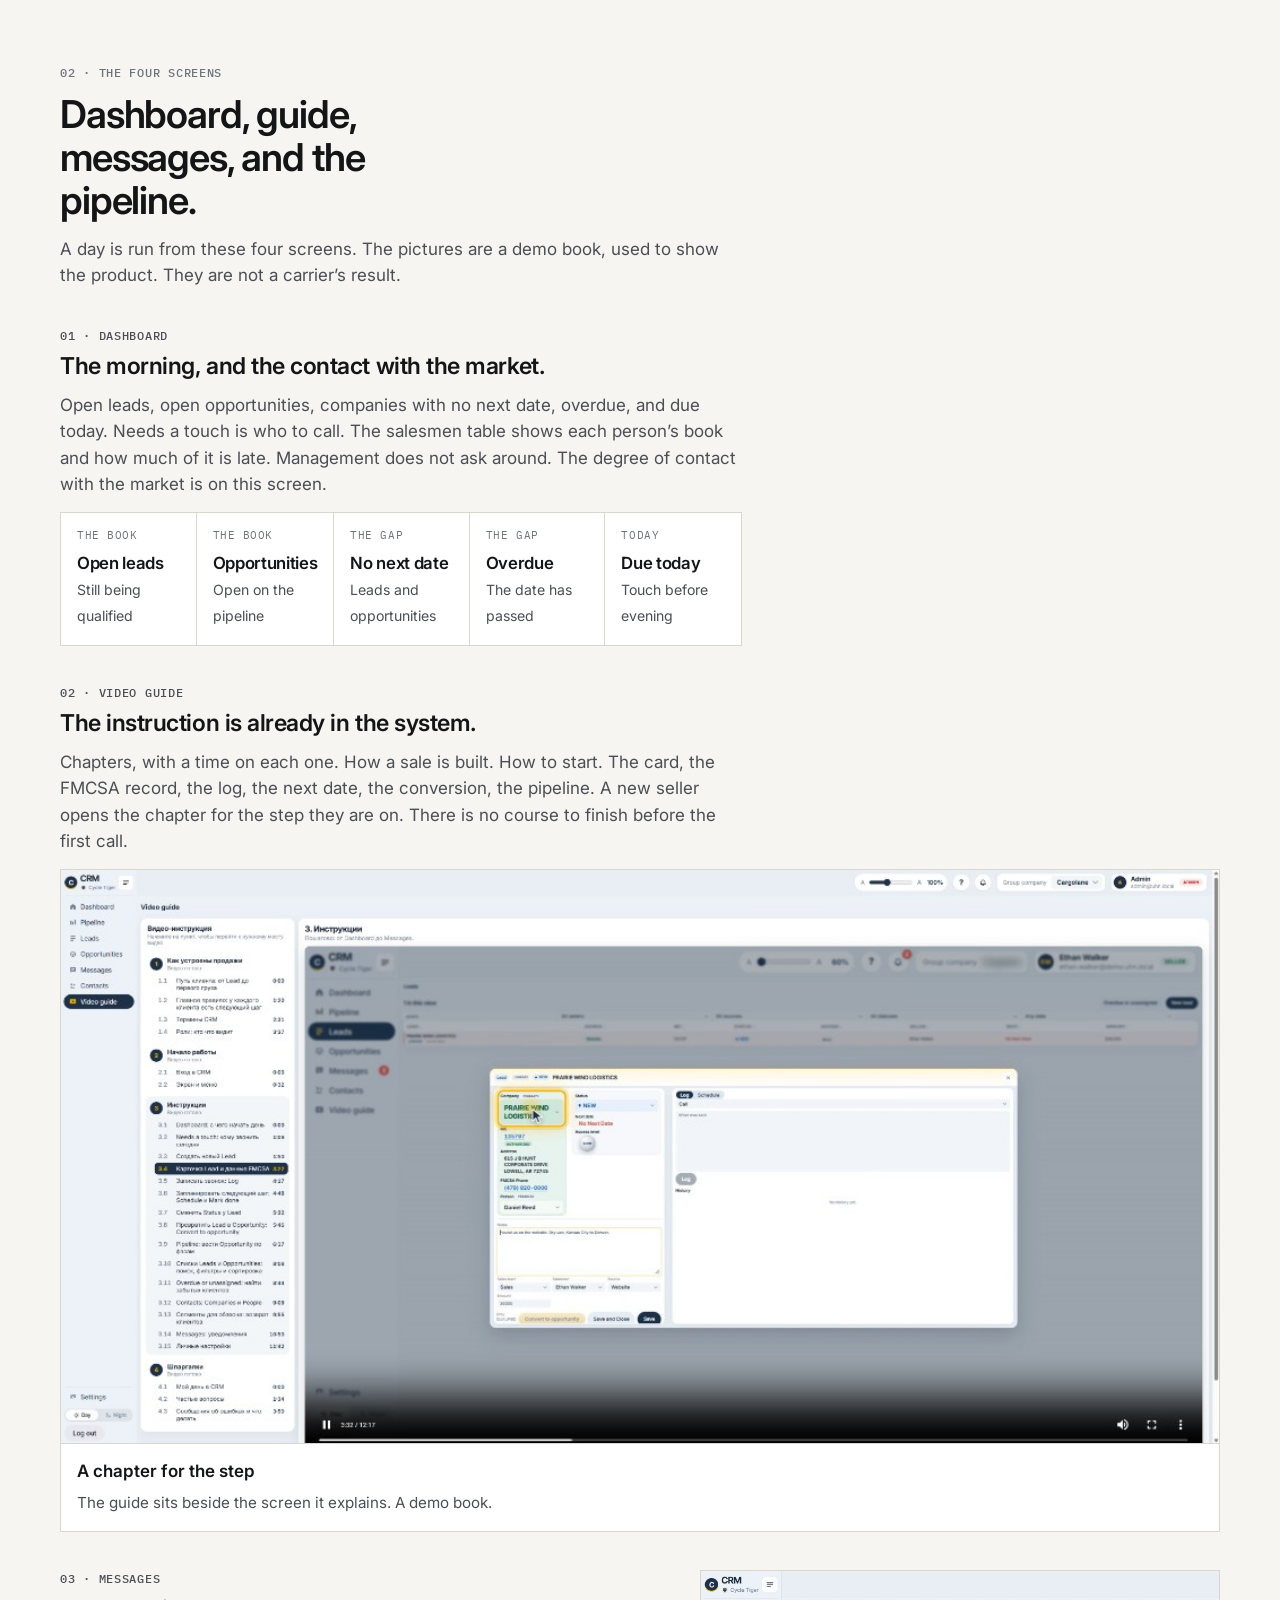
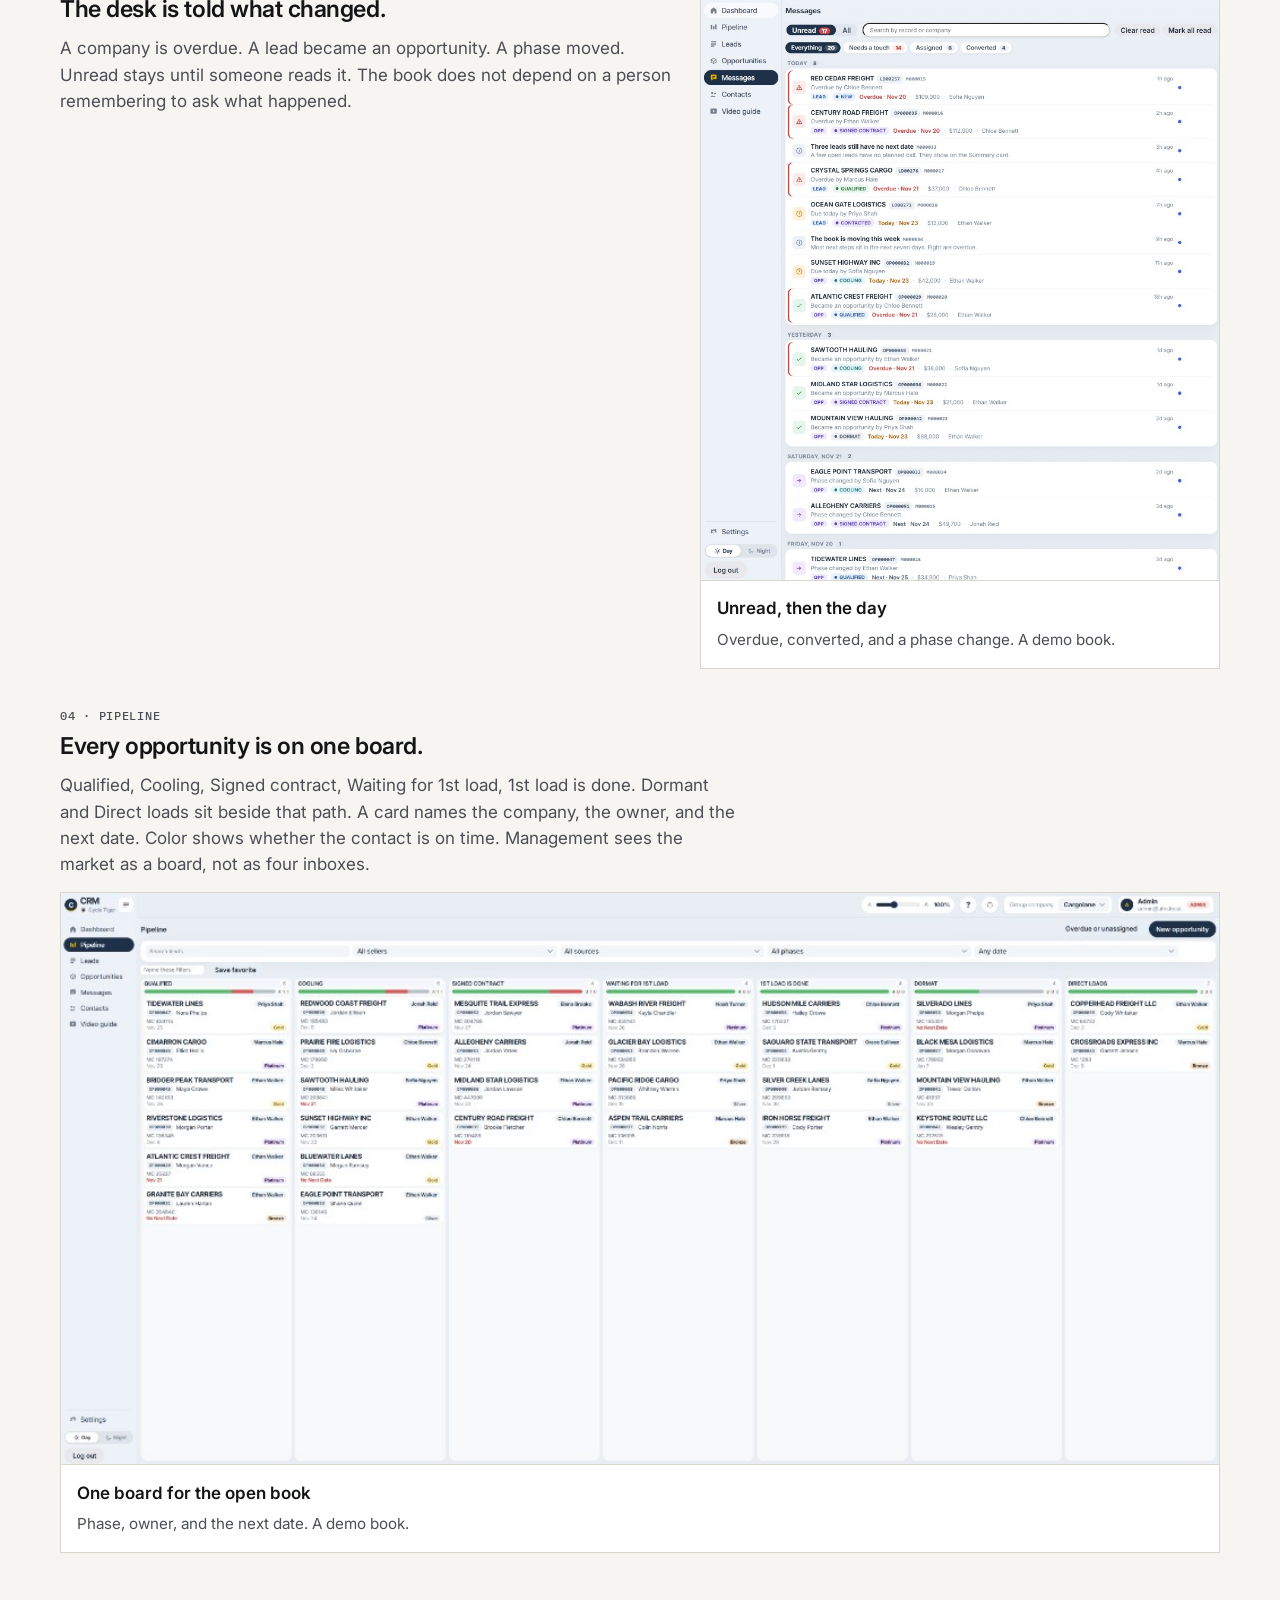
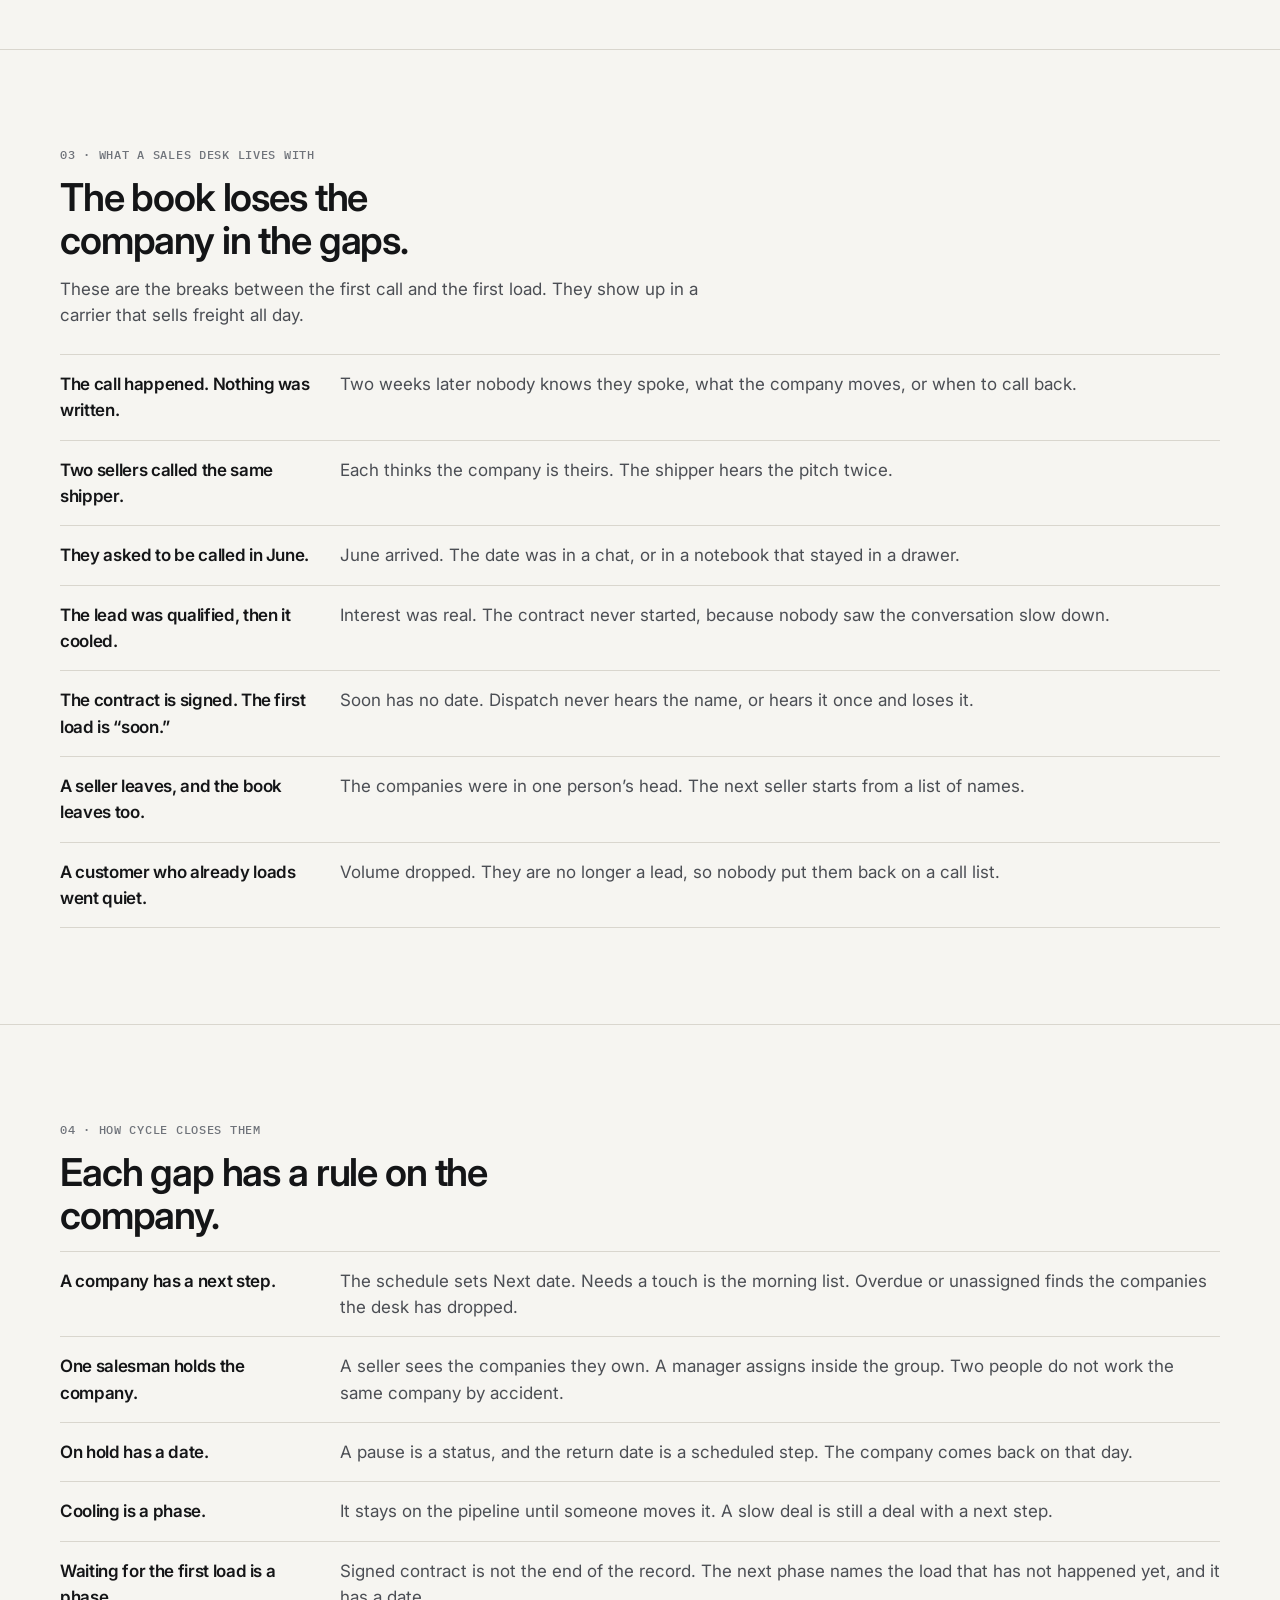
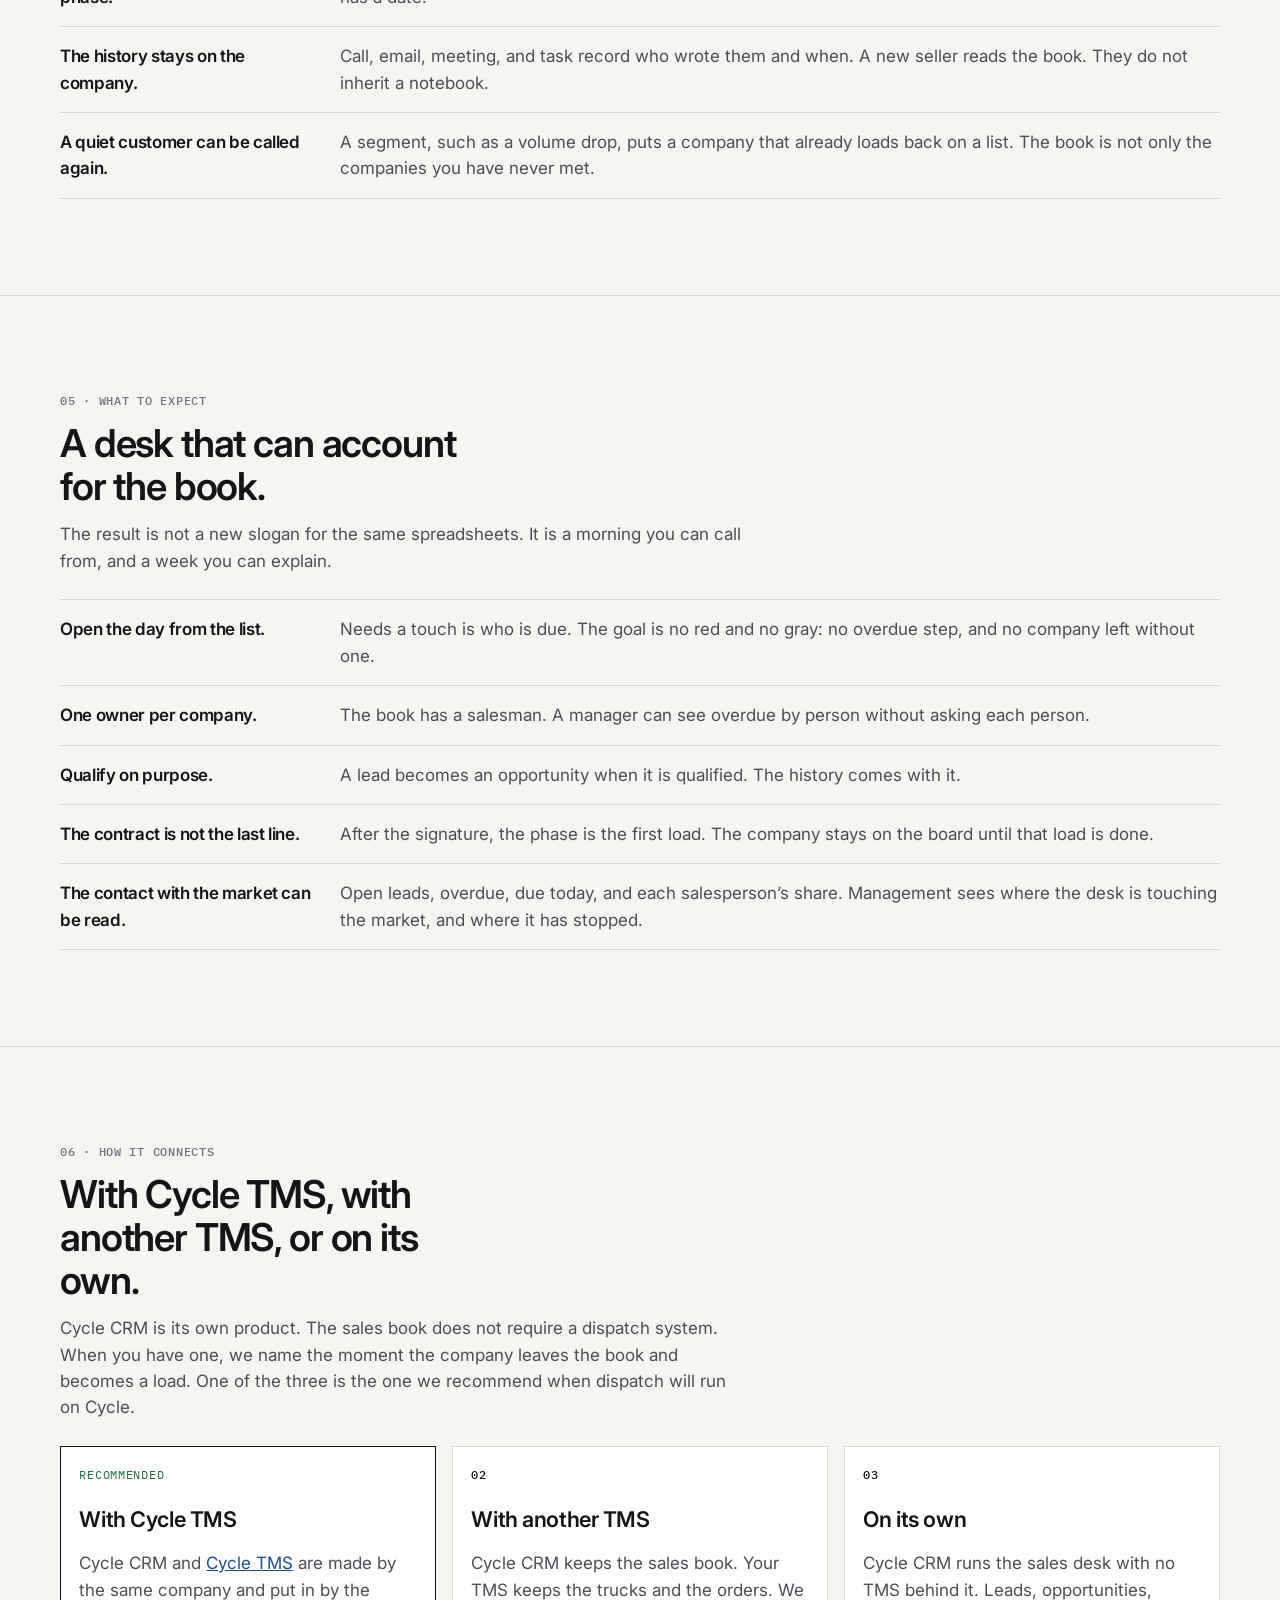
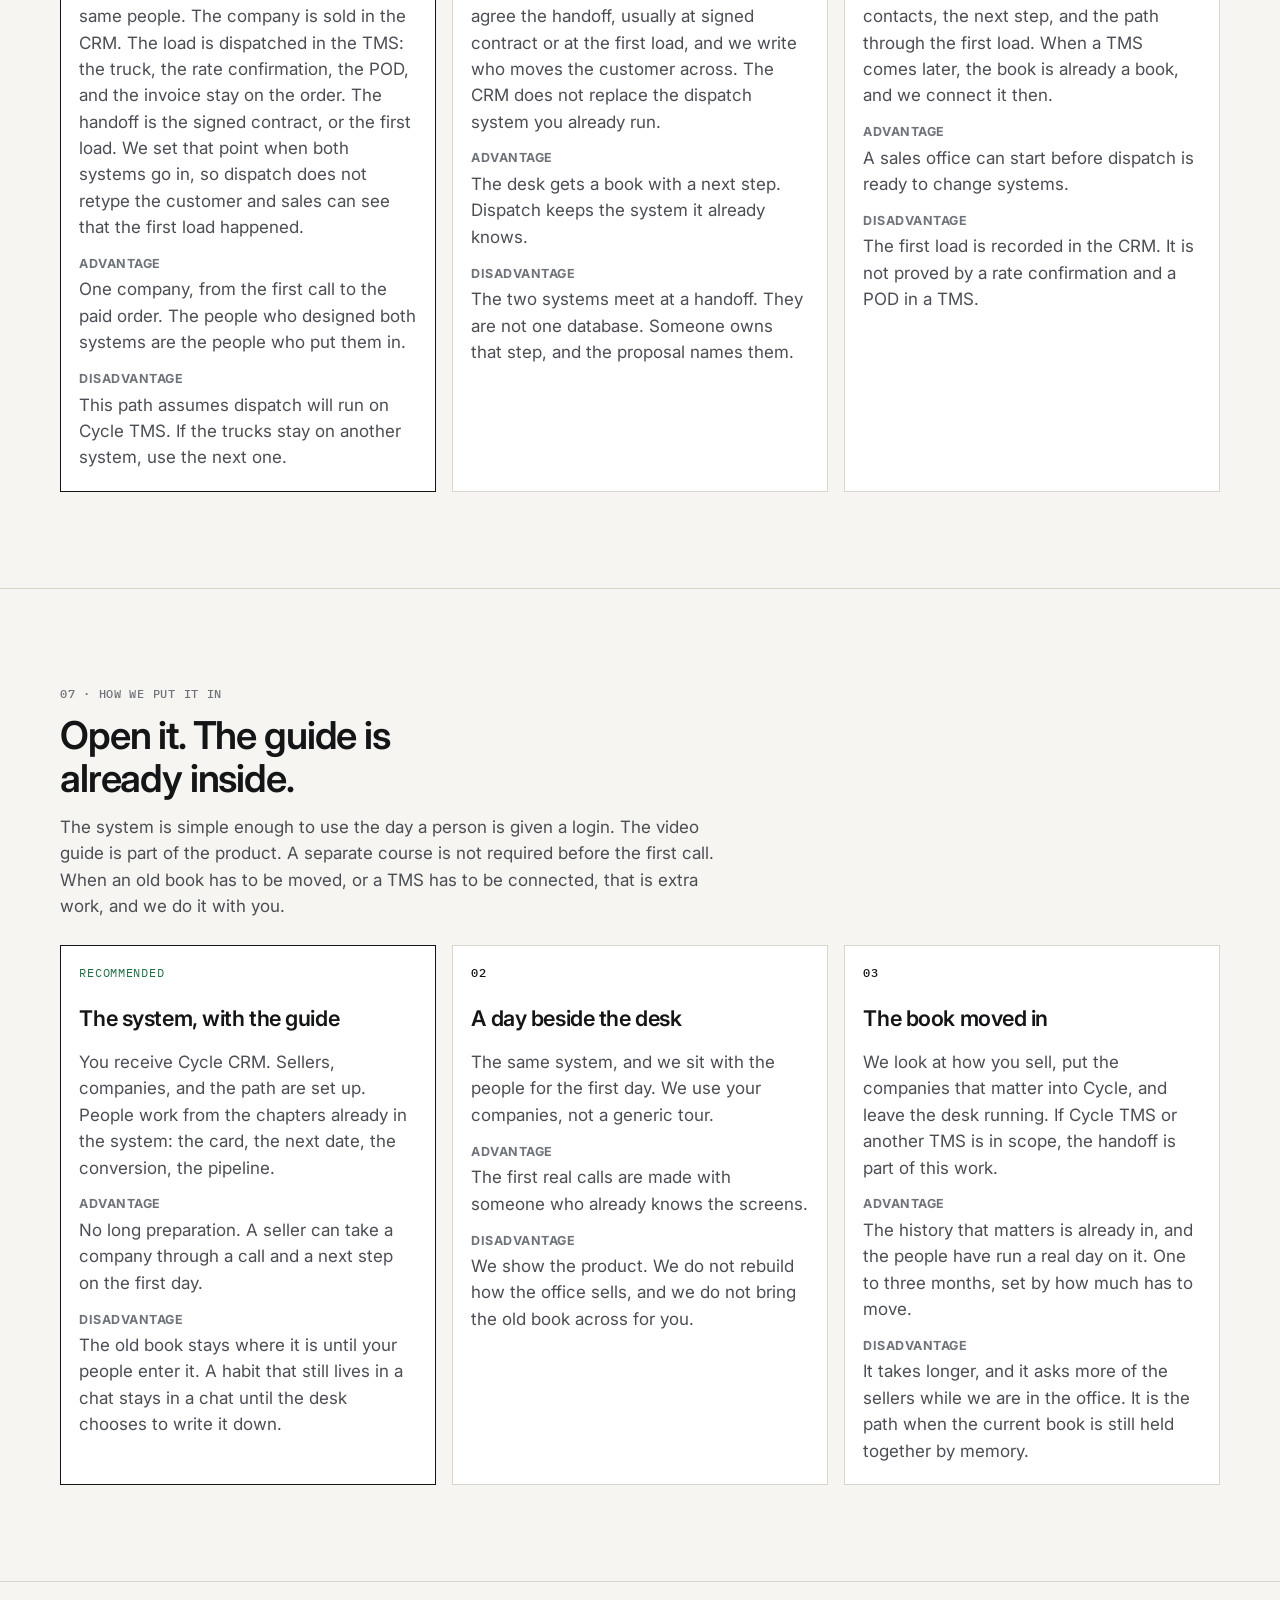
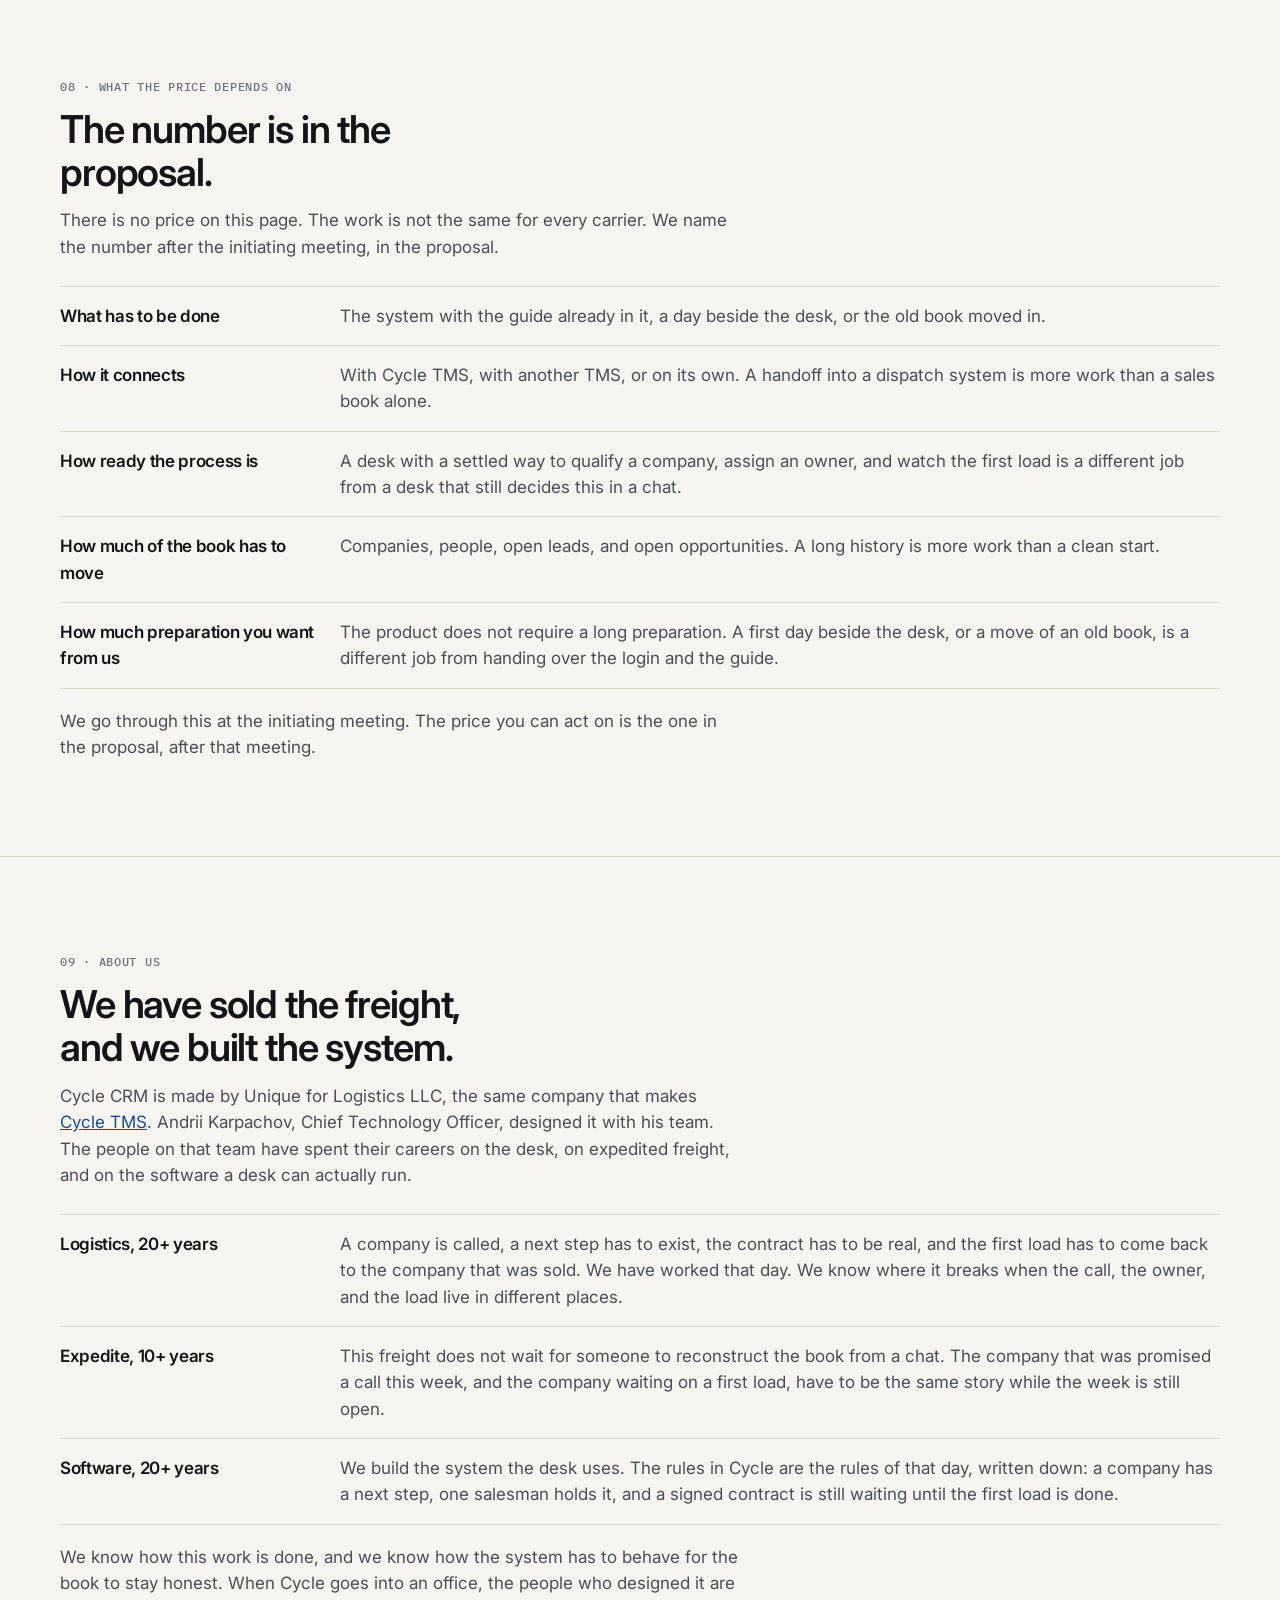
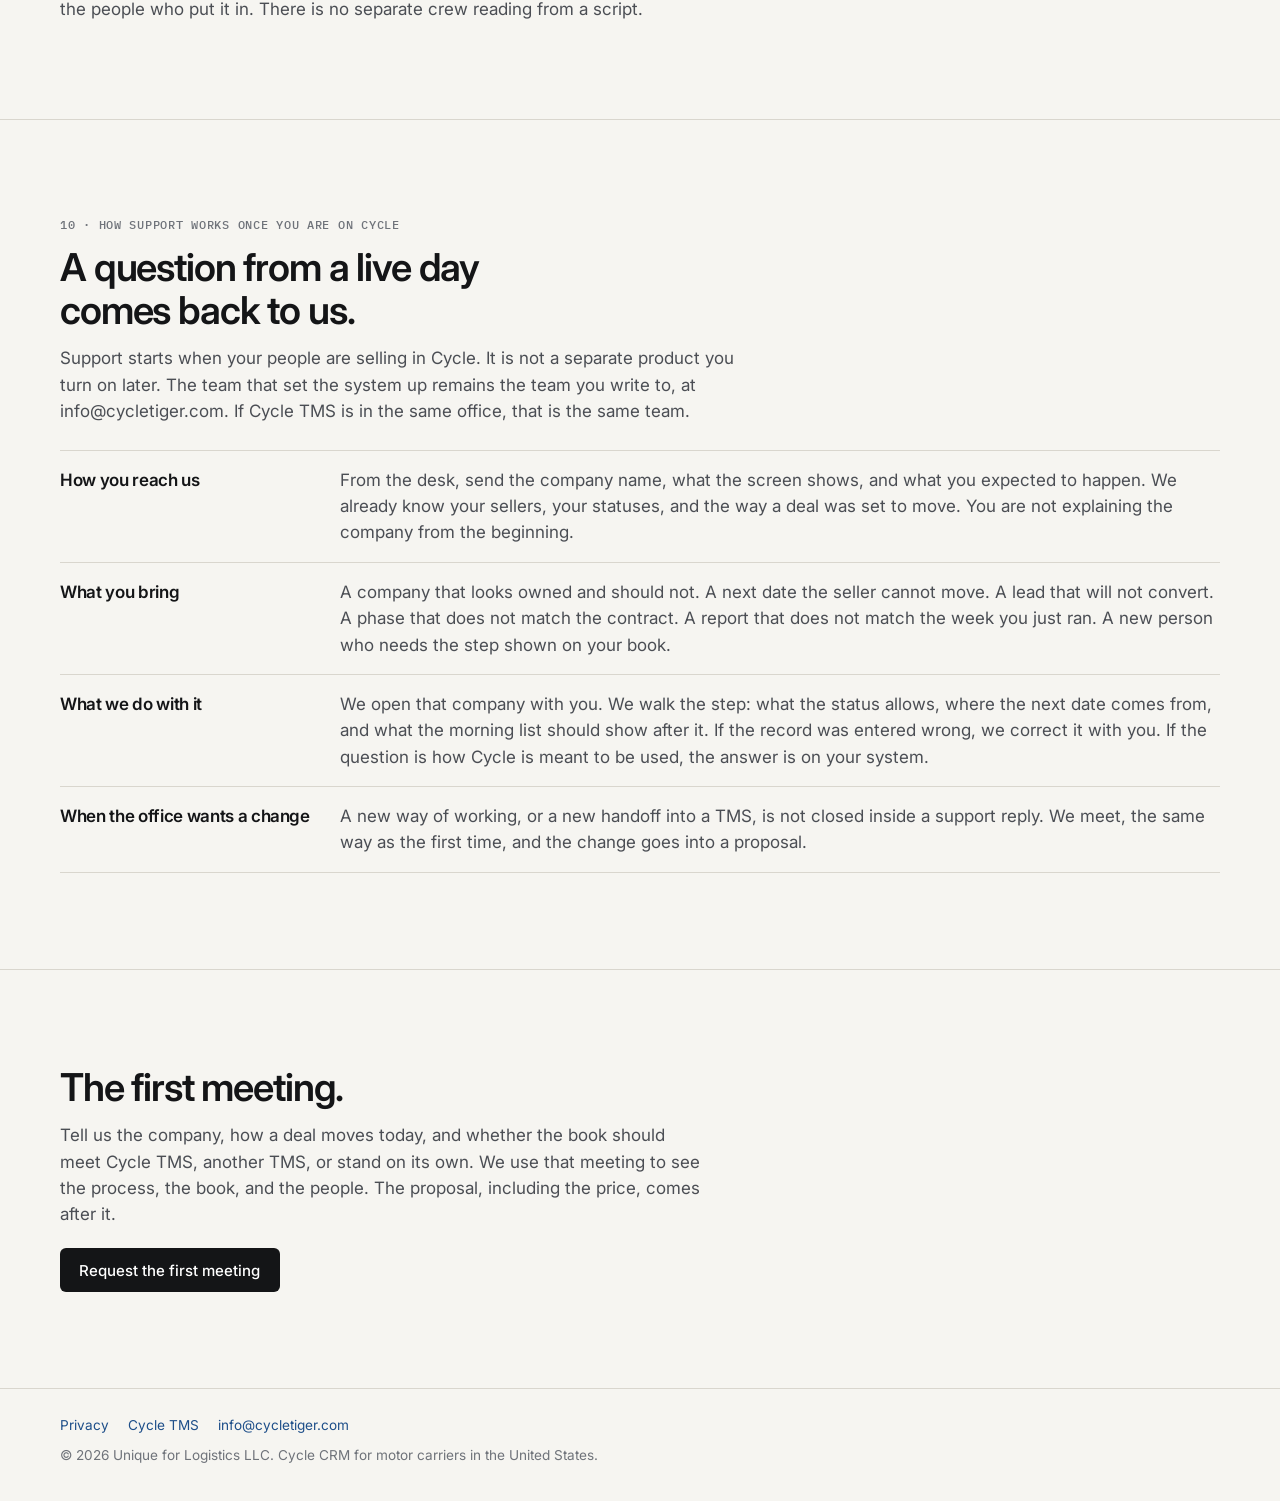
==== commit c6c0cce5: "Widen the landscape screenshots and animate the section navigation. Co-authored-by: Cursor <cursorag" ====
--- a/index.html
+++ b/index.html
@@ -56,6 +56,7 @@
         <a href="#about">About</a>
         <a href="#support">Support</a>
         <button class="btn" type="button" data-open-walkthrough>Request the first meeting</button>
+        <span class="nav-indicator" data-nav-indicator hidden></span>
       </nav>
     </div>
   </header>
@@ -92,7 +93,7 @@
         <h2>Dashboard, guide, messages, and the pipeline.</h2>
         <p class="lede">A day is run from these four screens. The pictures are a demo book, used to show the product. They are not a carrier’s result.</p>
 
-        <article class="screen">
+        <article class="screen screen--full">
           <div>
             <p class="kicker">01 · Dashboard</p>
             <h3>The morning, and the contact with the market.</h3>
@@ -107,7 +108,7 @@
           </div>
         </article>
 
-        <article class="screen">
+        <article class="screen screen--full">
           <div>
             <p class="kicker">02 · Video guide</p>
             <h3>The instruction is already in the system.</h3>
@@ -122,7 +123,7 @@
           </figure>
         </article>
 
-        <article class="screen">
+        <article class="screen screen--pair">
           <div>
             <p class="kicker">03 · Messages</p>
             <h3>The desk is told what changed.</h3>
@@ -137,7 +138,7 @@
           </figure>
         </article>
 
-        <article class="screen">
+        <article class="screen screen--full">
           <div>
             <p class="kicker">04 · Pipeline</p>
             <h3>Every opportunity is on one board.</h3>
--- a/css/site.css
+++ b/css/site.css
@@ -93,6 +93,7 @@
 .logo-tag { display: none; }
 
 .nav-links {
+  position: relative;
   display: flex;
   align-items: center;
   gap: 1.4rem;
@@ -103,9 +104,22 @@
   text-decoration: none;
   font-size: 1rem;
   font-weight: 500;
-}
-
-.nav-links a:not(.btn):hover { color: var(--link); }
+  transition: color 0.2s ease;
+}
+
+.nav-links a:not(.btn):hover,
+.nav-links a:not(.btn).is-current { color: var(--link); }
+
+.nav-indicator {
+  position: absolute;
+  left: 0;
+  bottom: -0.55rem;
+  height: 2px;
+  width: 0;
+  background: var(--link);
+  pointer-events: none;
+  transition: left 0.35s cubic-bezier(0.2, 0.7, 0.2, 1), width 0.35s cubic-bezier(0.2, 0.7, 0.2, 1), opacity 0.2s ease;
+}
 
 .btn {
   display: inline-flex;
@@ -150,7 +164,12 @@
   height: 1.5px;
   background: var(--ink);
   position: relative;
-}
+  transition: transform 0.22s ease, top 0.22s ease, background 0.22s ease;
+}
+
+.nav-toggle[aria-expanded="true"] span { background: transparent; }
+.nav-toggle[aria-expanded="true"] span::before { top: 0; transform: rotate(45deg); }
+.nav-toggle[aria-expanded="true"] span::after { top: 0; transform: rotate(-45deg); }
 
 .nav-toggle span::before,
 .nav-toggle span::after {
@@ -164,8 +183,9 @@
 
 @media (max-width: 860px) {
   .nav-toggle { display: inline-flex; align-items: center; justify-content: center; }
+  .nav-indicator { display: none; }
   .nav-links[data-nav-drawer] {
-    display: none;
+    display: flex;
     position: fixed;
     inset: var(--header) 0 0 0;
     z-index: 30;
@@ -175,10 +195,41 @@
     padding: 1.1rem 1.4rem;
     background: var(--bg);
     border-top: 1px solid var(--line);
+    opacity: 0;
+    visibility: hidden;
+    transform: translateY(-10px);
+    pointer-events: none;
+    transition: opacity 0.28s ease, transform 0.28s ease, visibility 0.28s ease;
   }
-  .nav-links[data-nav-drawer].is-open { display: flex; }
+  .nav-links[data-nav-drawer].is-open {
+    opacity: 1;
+    visibility: visible;
+    transform: none;
+    pointer-events: auto;
+  }
+  .nav-links[data-nav-drawer] a:not(.btn),
+  .nav-links[data-nav-drawer] .btn {
+    opacity: 0;
+    transform: translateY(-8px);
+  }
+  .nav-links[data-nav-drawer].is-open a:not(.btn),
+  .nav-links[data-nav-drawer].is-open .btn {
+    animation: nav-in 0.38s ease both;
+  }
+  .nav-links[data-nav-drawer].is-open a:nth-child(1) { animation-delay: 0.04s; }
+  .nav-links[data-nav-drawer].is-open a:nth-child(2) { animation-delay: 0.08s; }
+  .nav-links[data-nav-drawer].is-open a:nth-child(3) { animation-delay: 0.12s; }
+  .nav-links[data-nav-drawer].is-open a:nth-child(4) { animation-delay: 0.16s; }
+  .nav-links[data-nav-drawer].is-open a:nth-child(5) { animation-delay: 0.2s; }
+  .nav-links[data-nav-drawer].is-open .btn { animation-delay: 0.24s; }
   .nav-links a:not(.btn) { font-size: 1.25rem; padding: 0.55rem 0; }
+  .nav-links a:not(.btn).is-current { box-shadow: inset 3px 0 0 var(--link); padding-left: 0.7rem; }
   .nav-links .btn { margin-top: 0.8rem; }
+}
+
+@keyframes nav-in {
+  from { opacity: 0; transform: translateY(-8px); }
+  to { opacity: 1; transform: none; }
 }
 
 .hero {
@@ -330,12 +381,21 @@
 
 .screen {
   display: grid;
-  gap: 1.1rem;
-  margin-top: 2.2rem;
-}
-
-@media (min-width: 900px) {
-  .screen { grid-template-columns: 18rem 1fr; gap: 1.6rem; align-items: start; }
+  gap: 0.9rem;
+  margin-top: 2.4rem;
+}
+
+.screen--full > div { max-width: 62ch; }
+
+.screen--full .shot,
+.screen--full .morning { width: 100%; }
+
+@media (min-width: 800px) {
+  .screen--pair {
+    grid-template-columns: minmax(0, 1fr) minmax(16rem, 0.85fr);
+    gap: 1.75rem;
+    align-items: start;
+  }
 }
 
 .screen h3 {
@@ -927,4 +987,12 @@
 @media (prefers-reduced-motion: reduce) {
   html { scroll-behavior: auto; }
   .stage video { display: none; }
-}
+  .nav-indicator,
+  .nav-links a:not(.btn),
+  .nav-toggle span,
+  .nav-toggle span::before,
+  .nav-toggle span::after,
+  .nav-links[data-nav-drawer] { transition: none; }
+  .nav-links[data-nav-drawer].is-open a:not(.btn),
+  .nav-links[data-nav-drawer].is-open .btn { animation: none; opacity: 1; transform: none; }
+}
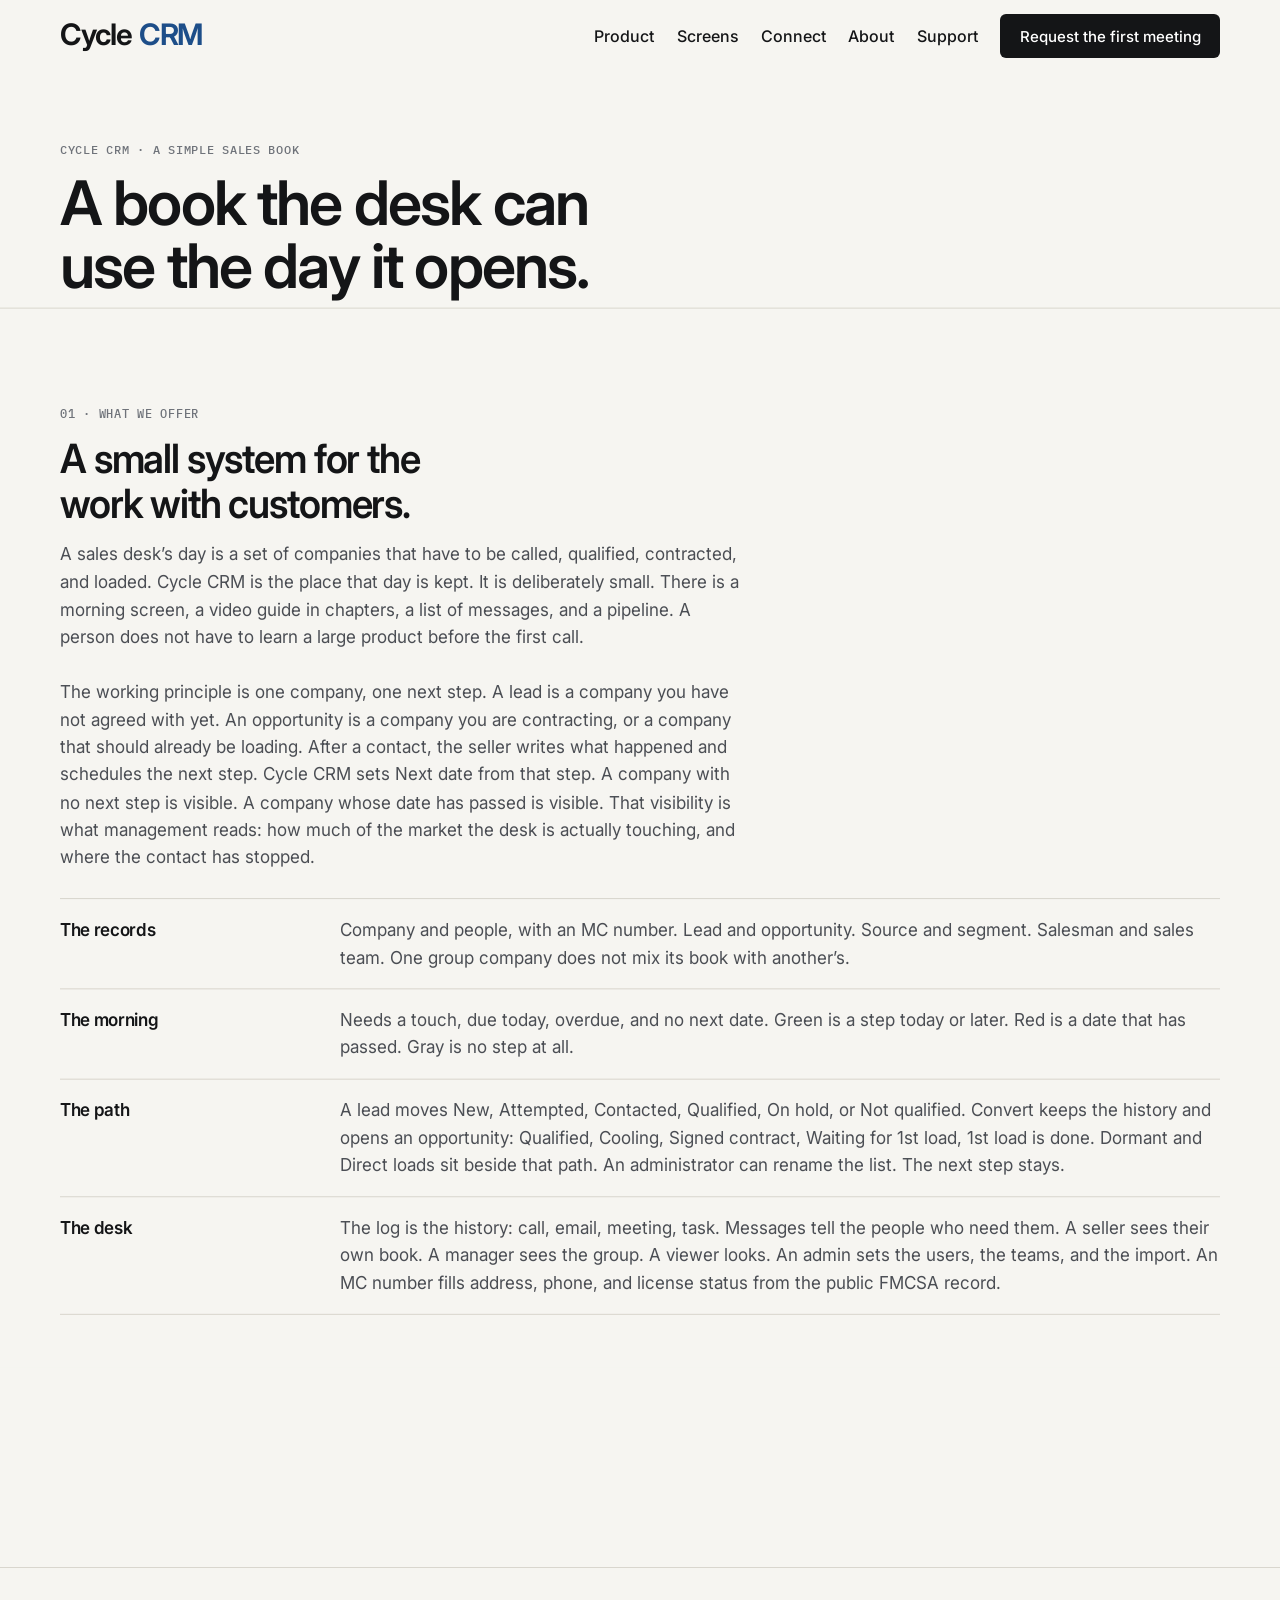
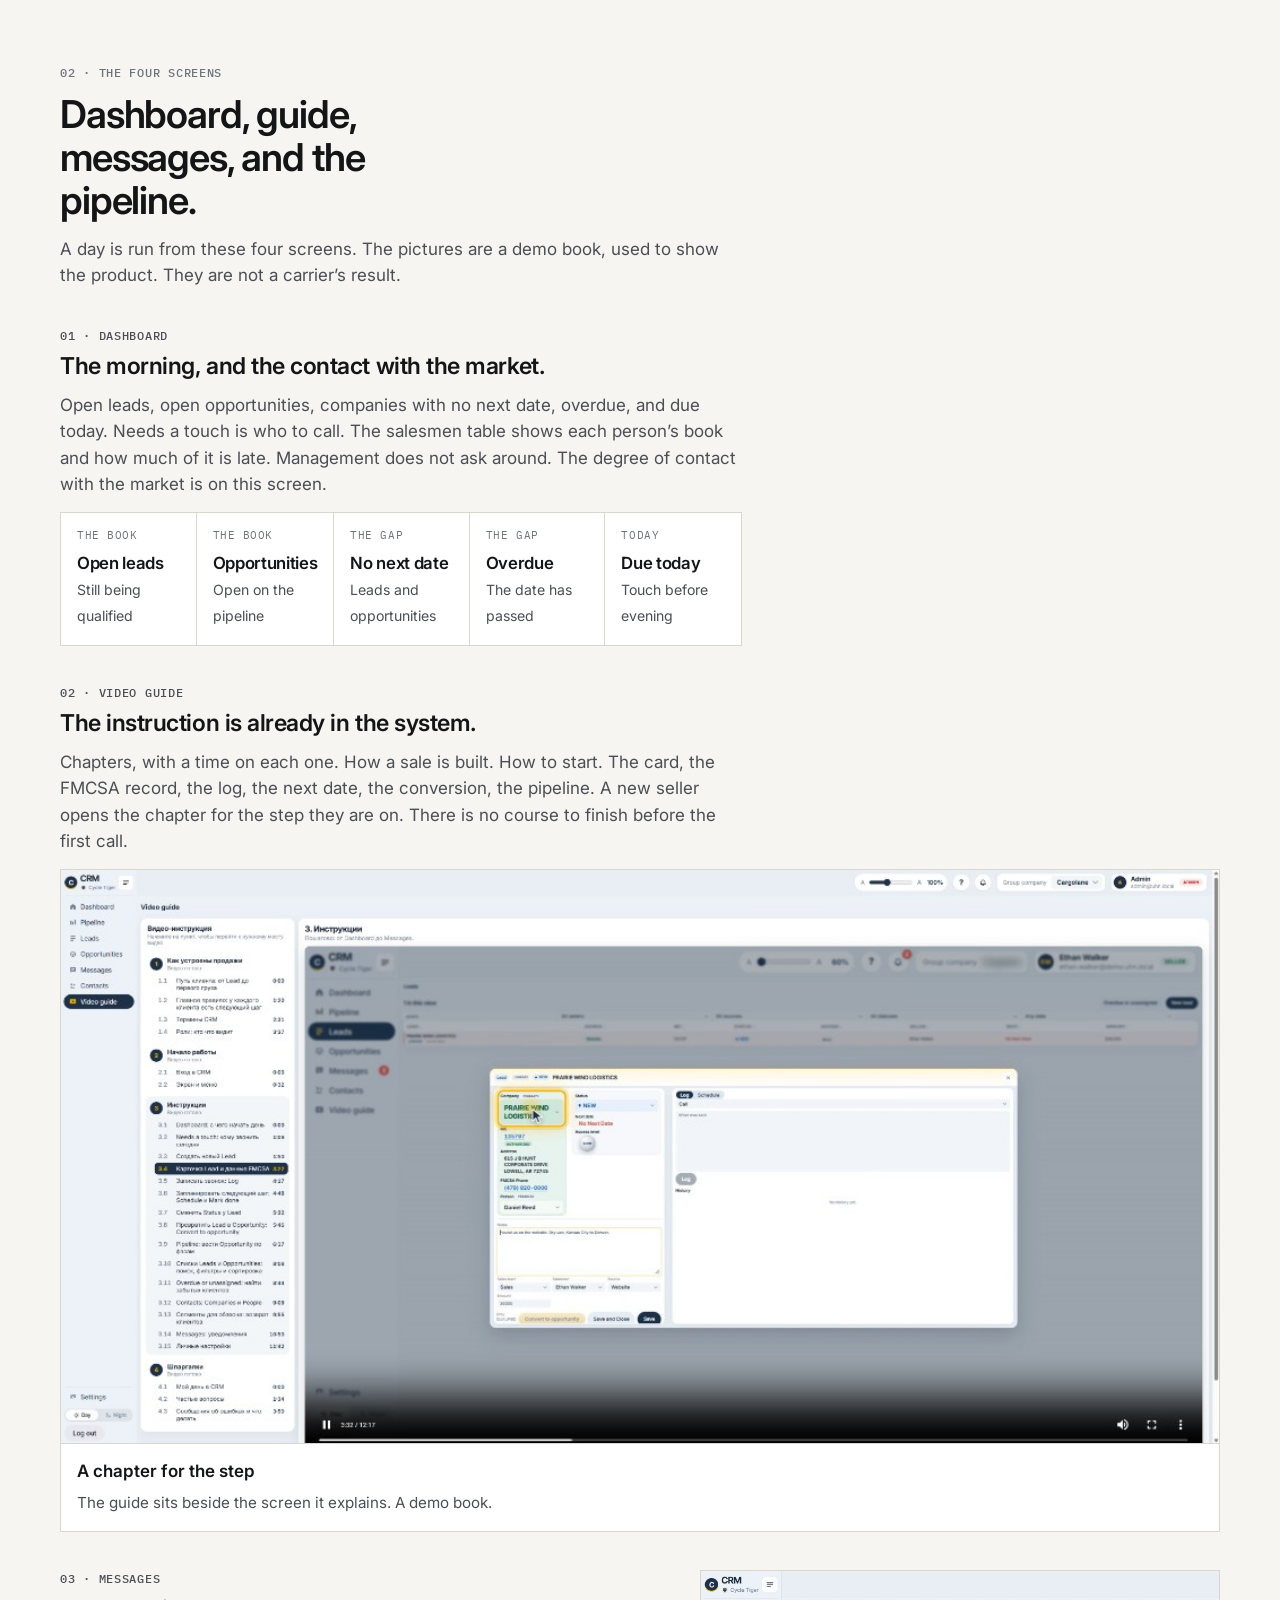
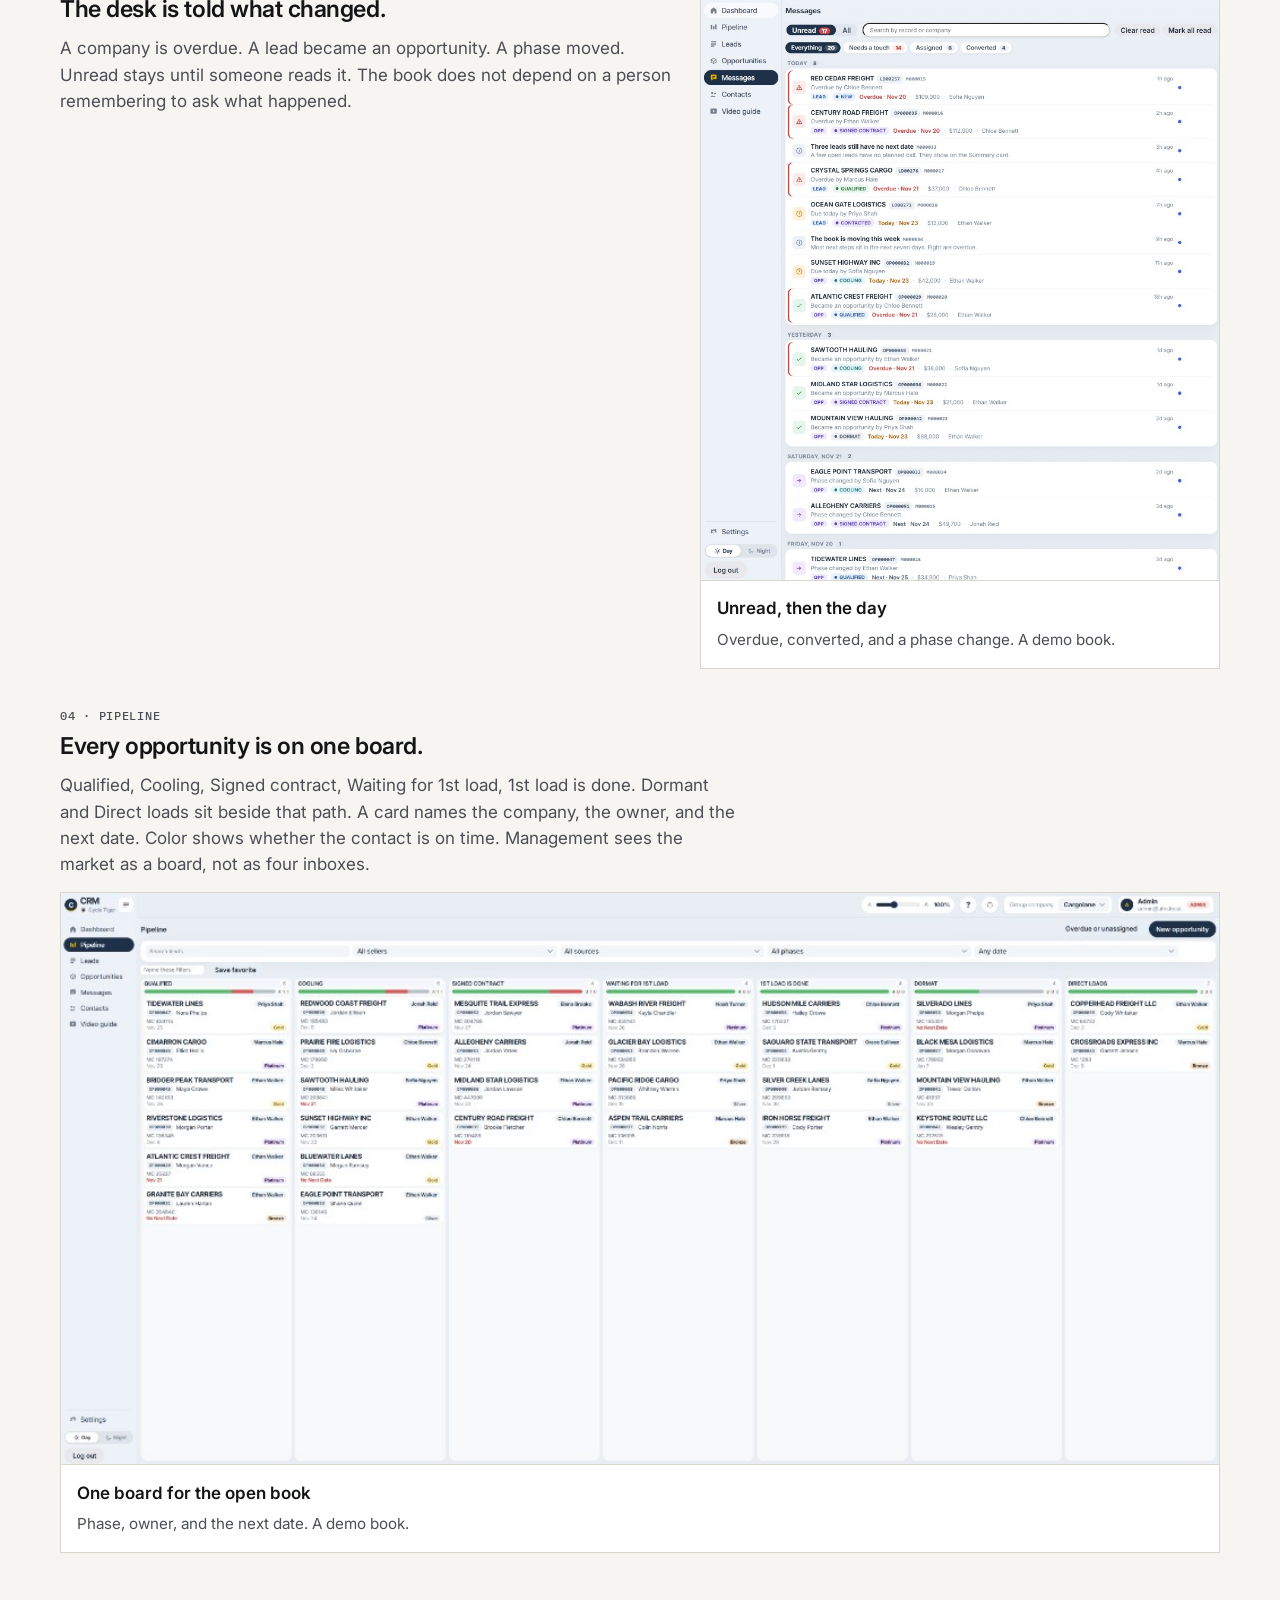
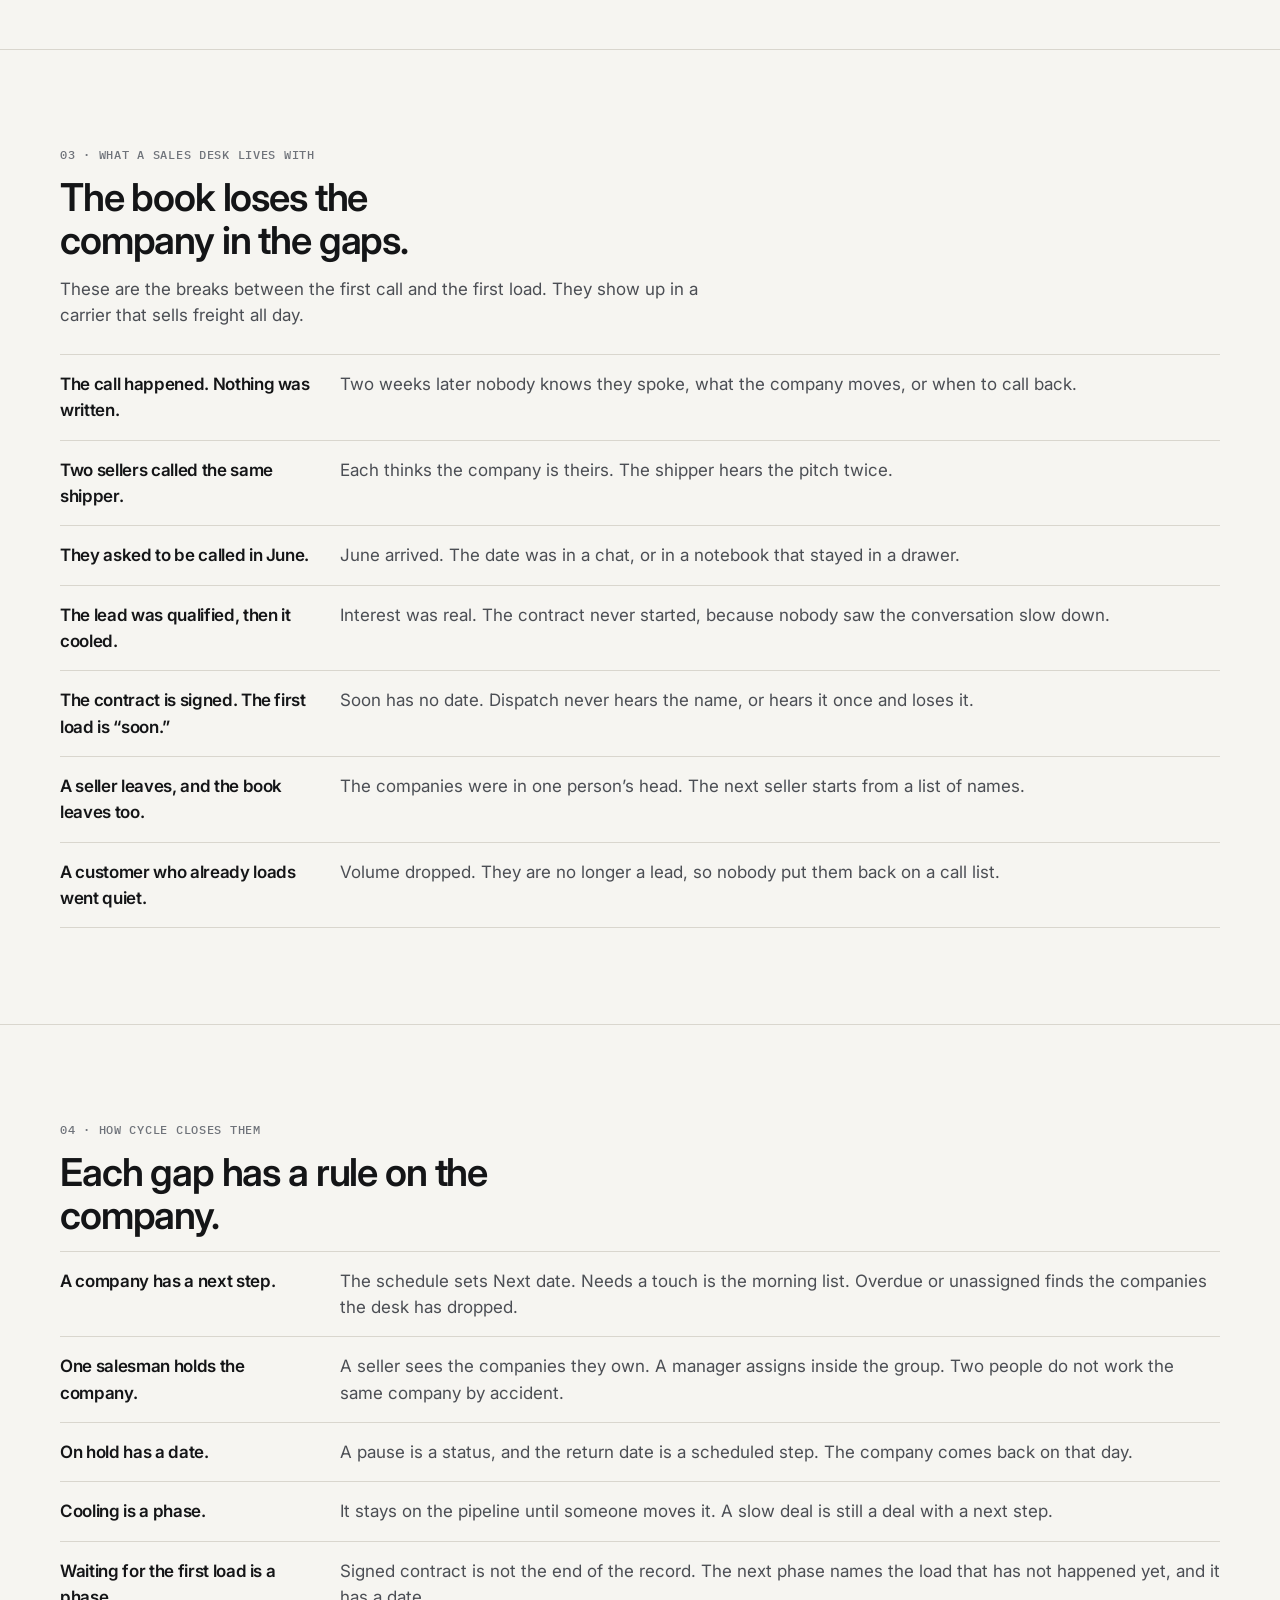
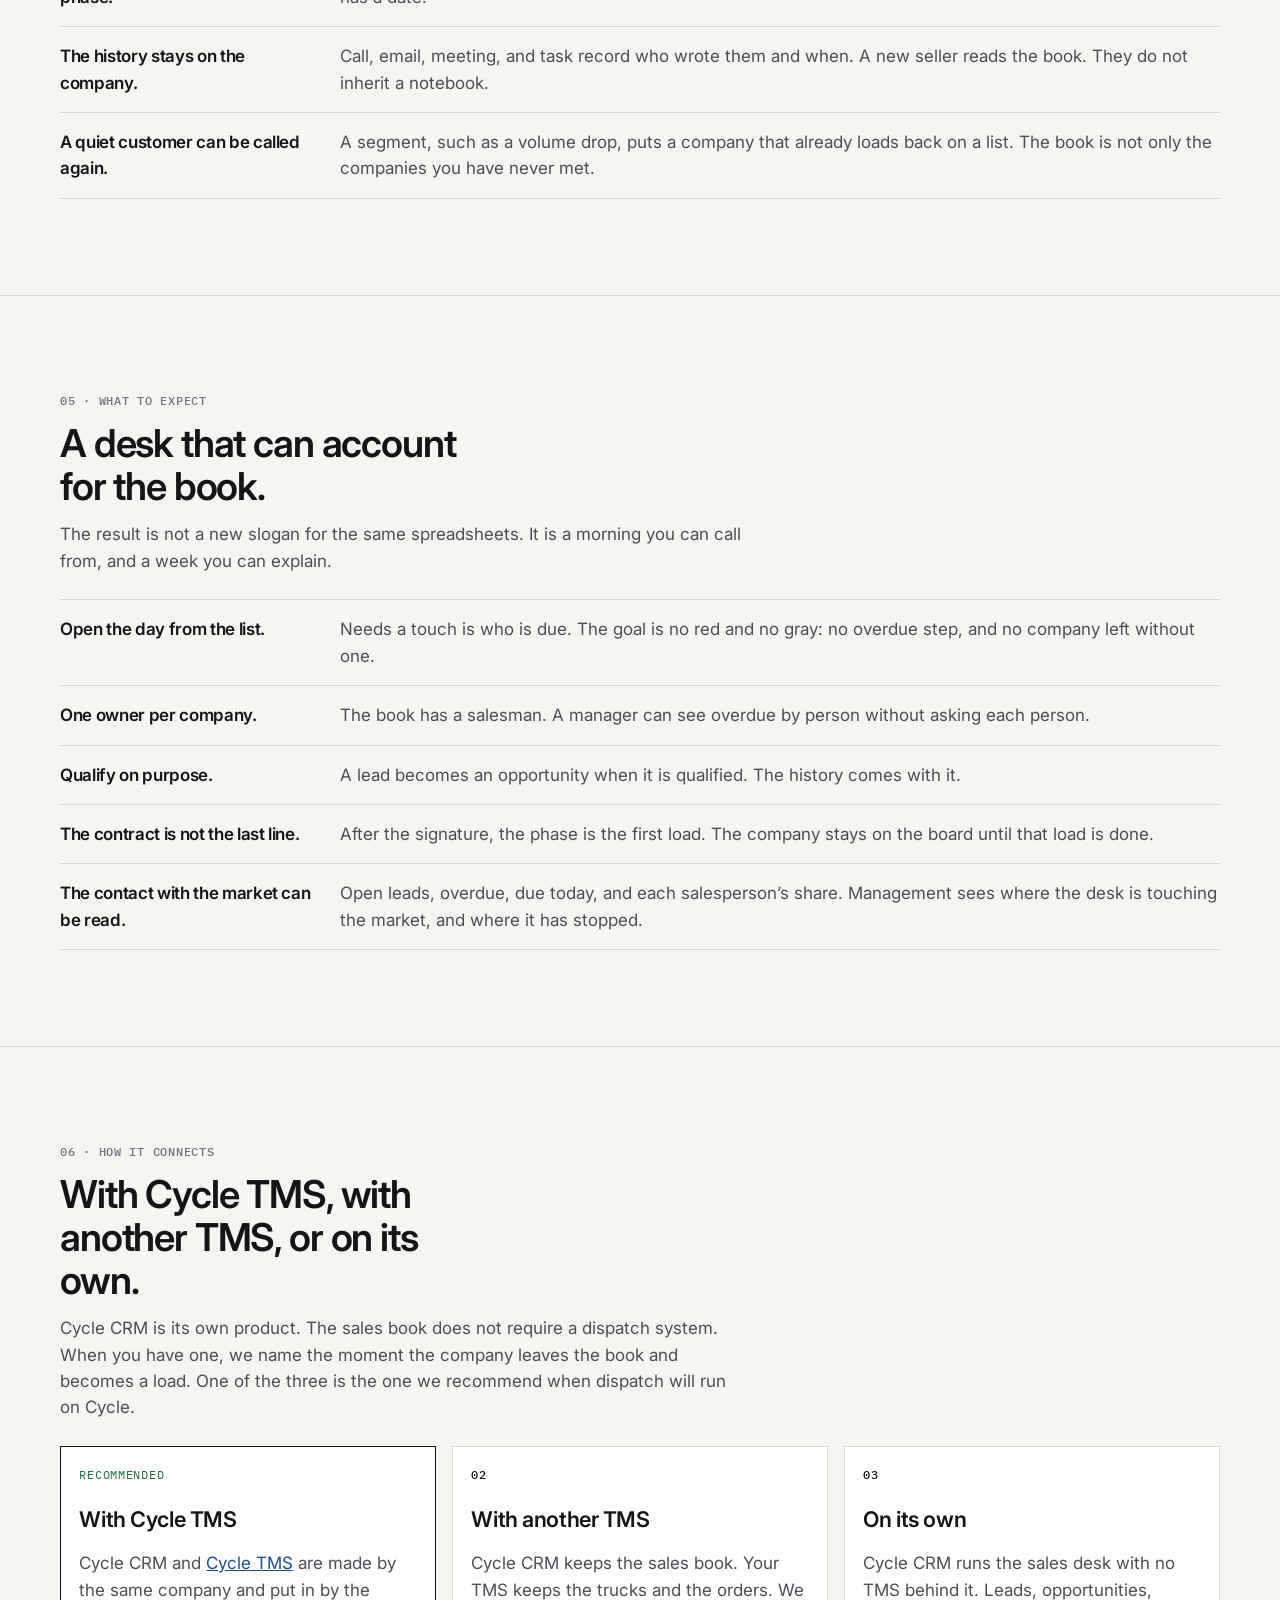
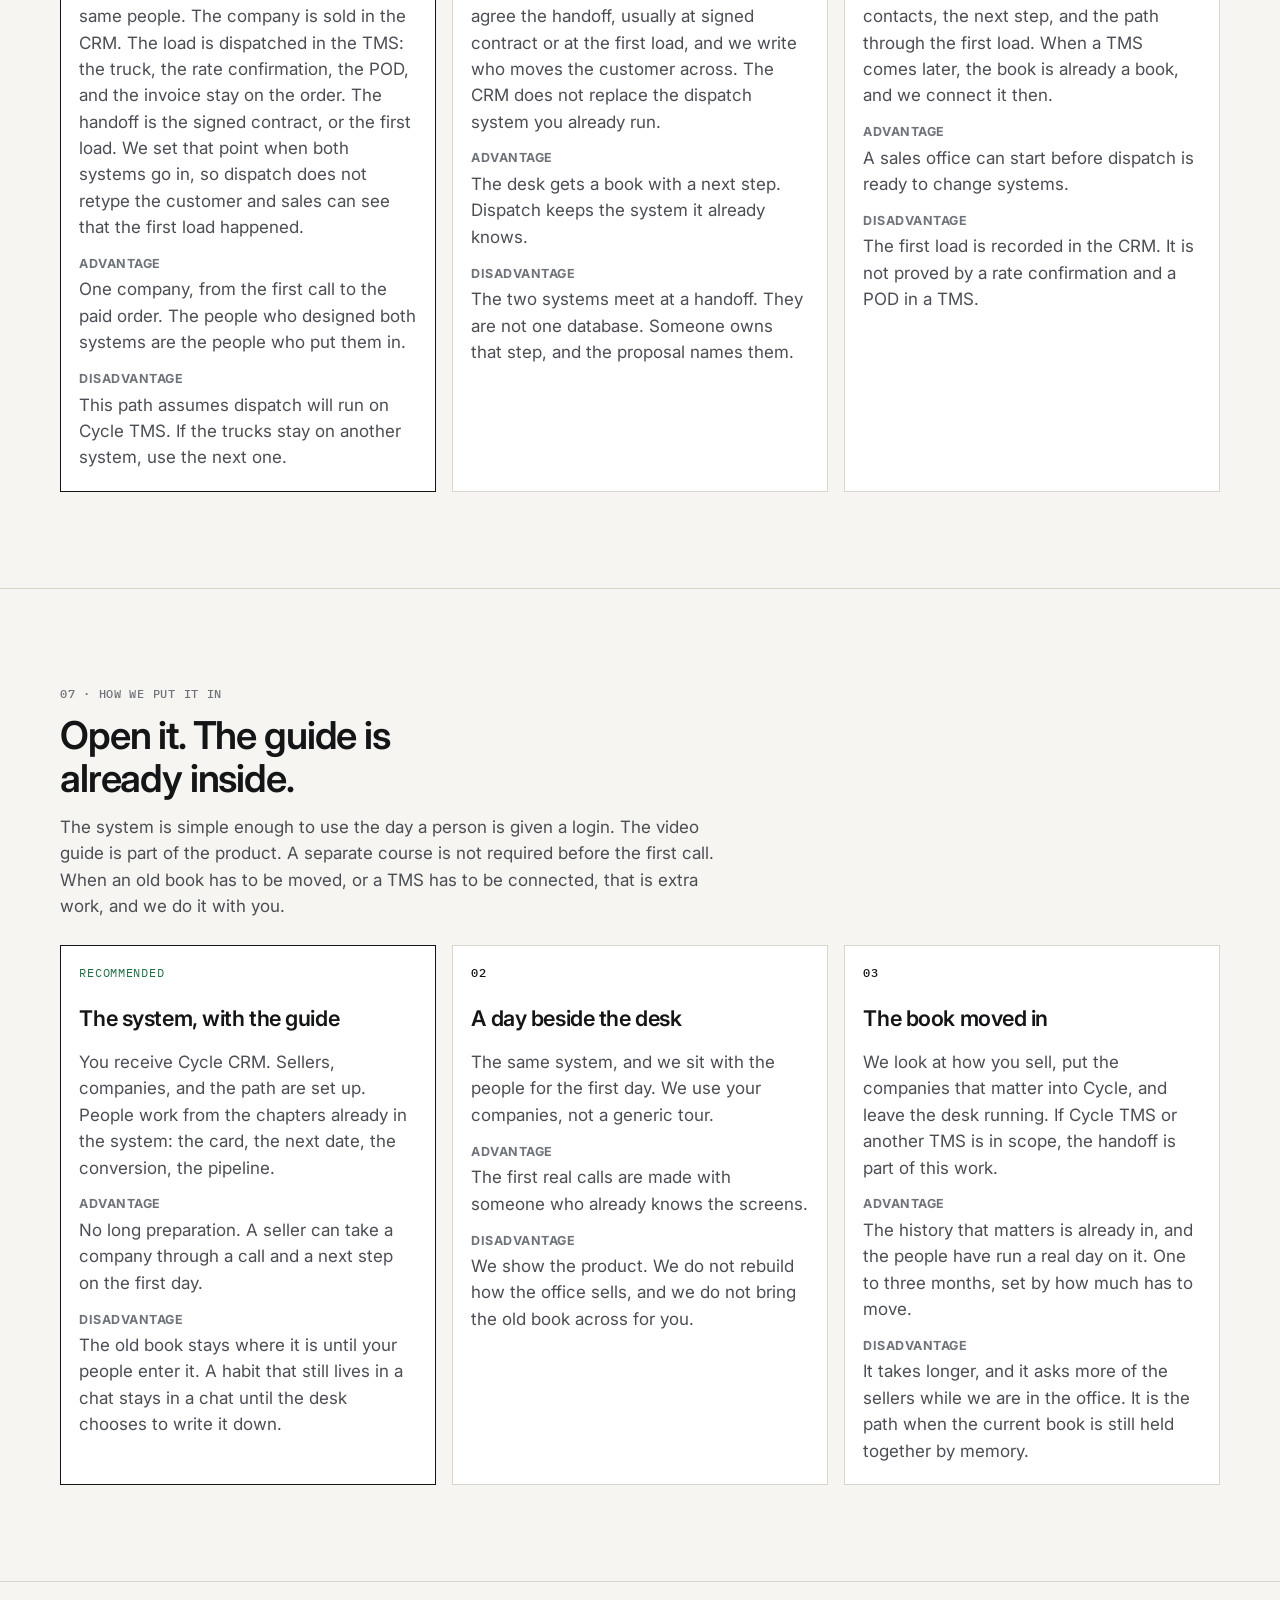
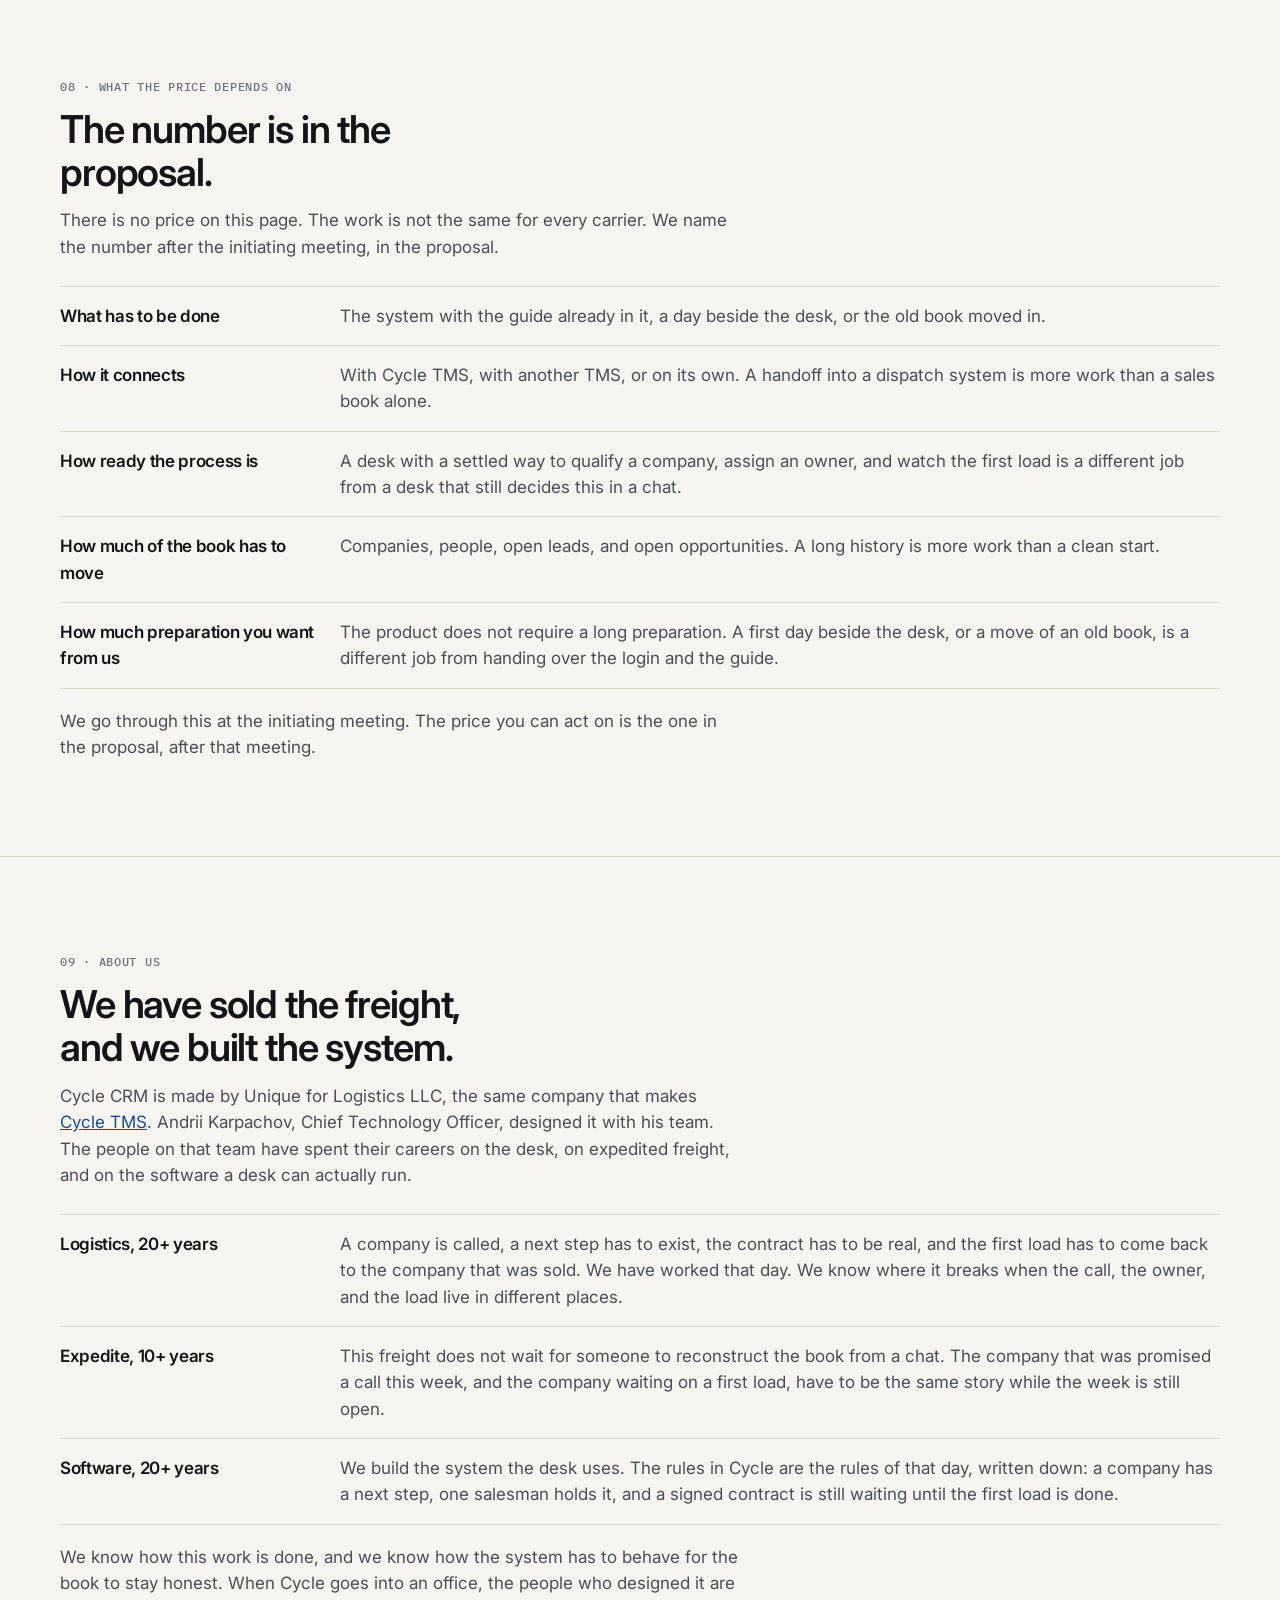
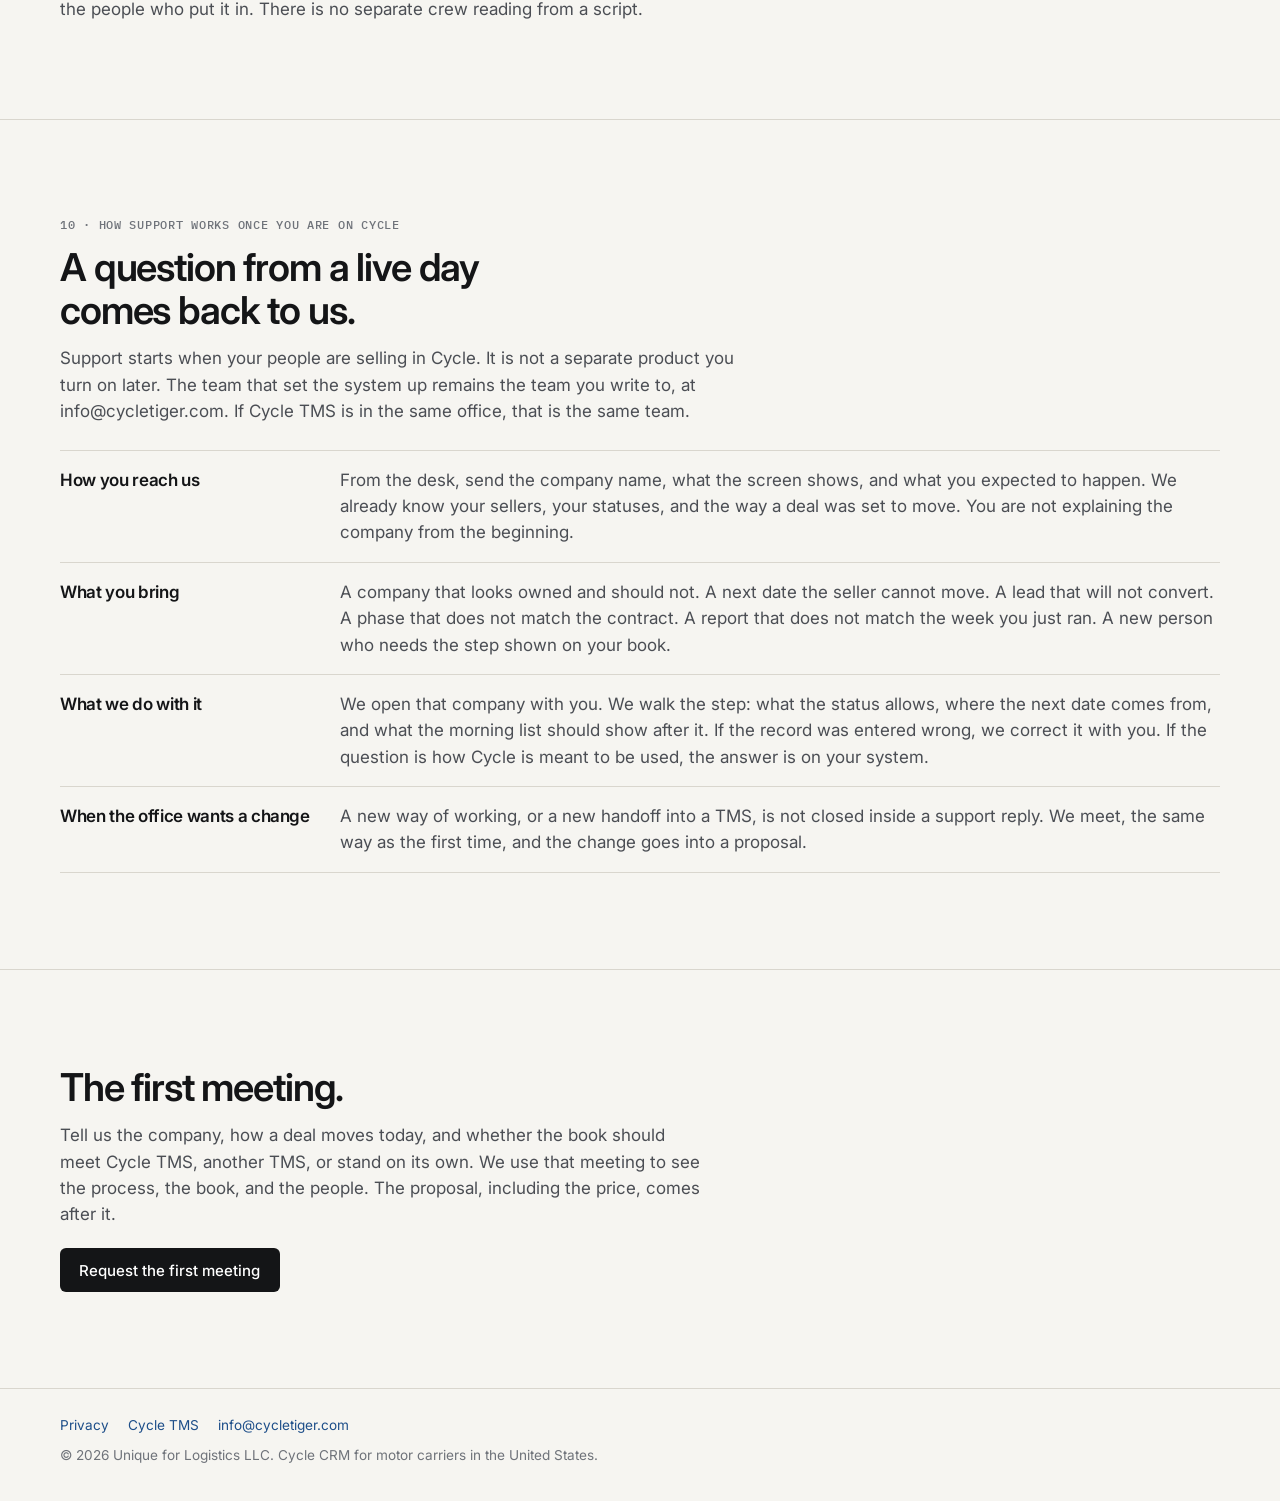
==== commit 884ed398: "Seat the incoming section on the top edge instead of stretching the one above it. Co-authored-by: Cu" ====
--- a/css/site.css
+++ b/css/site.css
@@ -67,9 +67,46 @@
   height: var(--header);
   background: var(--bg);
   border-bottom: 1px solid transparent;
-}
-
-.site-header.is-scrolled { border-bottom-color: var(--line); }
+  transition: box-shadow 0.35s ease, border-color 0.35s ease;
+}
+
+.site-header.is-scrolled {
+  border-bottom-color: var(--line);
+  box-shadow: 0 10px 28px rgba(20, 21, 23, 0.07);
+}
+
+.reveal { opacity: 0; }
+
+.reveal.is-in {
+  opacity: 1;
+  transition: opacity 0.6s ease;
+}
+
+main > section {
+  position: relative;
+  z-index: 1;
+  background: var(--bg);
+  --pull: 0px;
+}
+
+main > section.is-approaching {
+  z-index: 2;
+  transform: translate3d(0, calc(var(--pull) * -1), 0);
+}
+
+main > section.is-approaching::after {
+  content: "";
+  position: absolute;
+  left: 0;
+  right: 0;
+  top: 100%;
+  height: var(--pull);
+  background: var(--bg);
+}
+
+main > section > .wrap {
+  transform-origin: top center;
+}
 
 .site-header__inner {
   height: 100%;
@@ -987,6 +1024,10 @@
 @media (prefers-reduced-motion: reduce) {
   html { scroll-behavior: auto; }
   .stage video { display: none; }
+  .reveal,
+  main > section,
+  main > section > .wrap { opacity: 1; transform: none; transition: none; }
+  .site-header,
   .nav-indicator,
   .nav-links a:not(.btn),
   .nav-toggle span,
